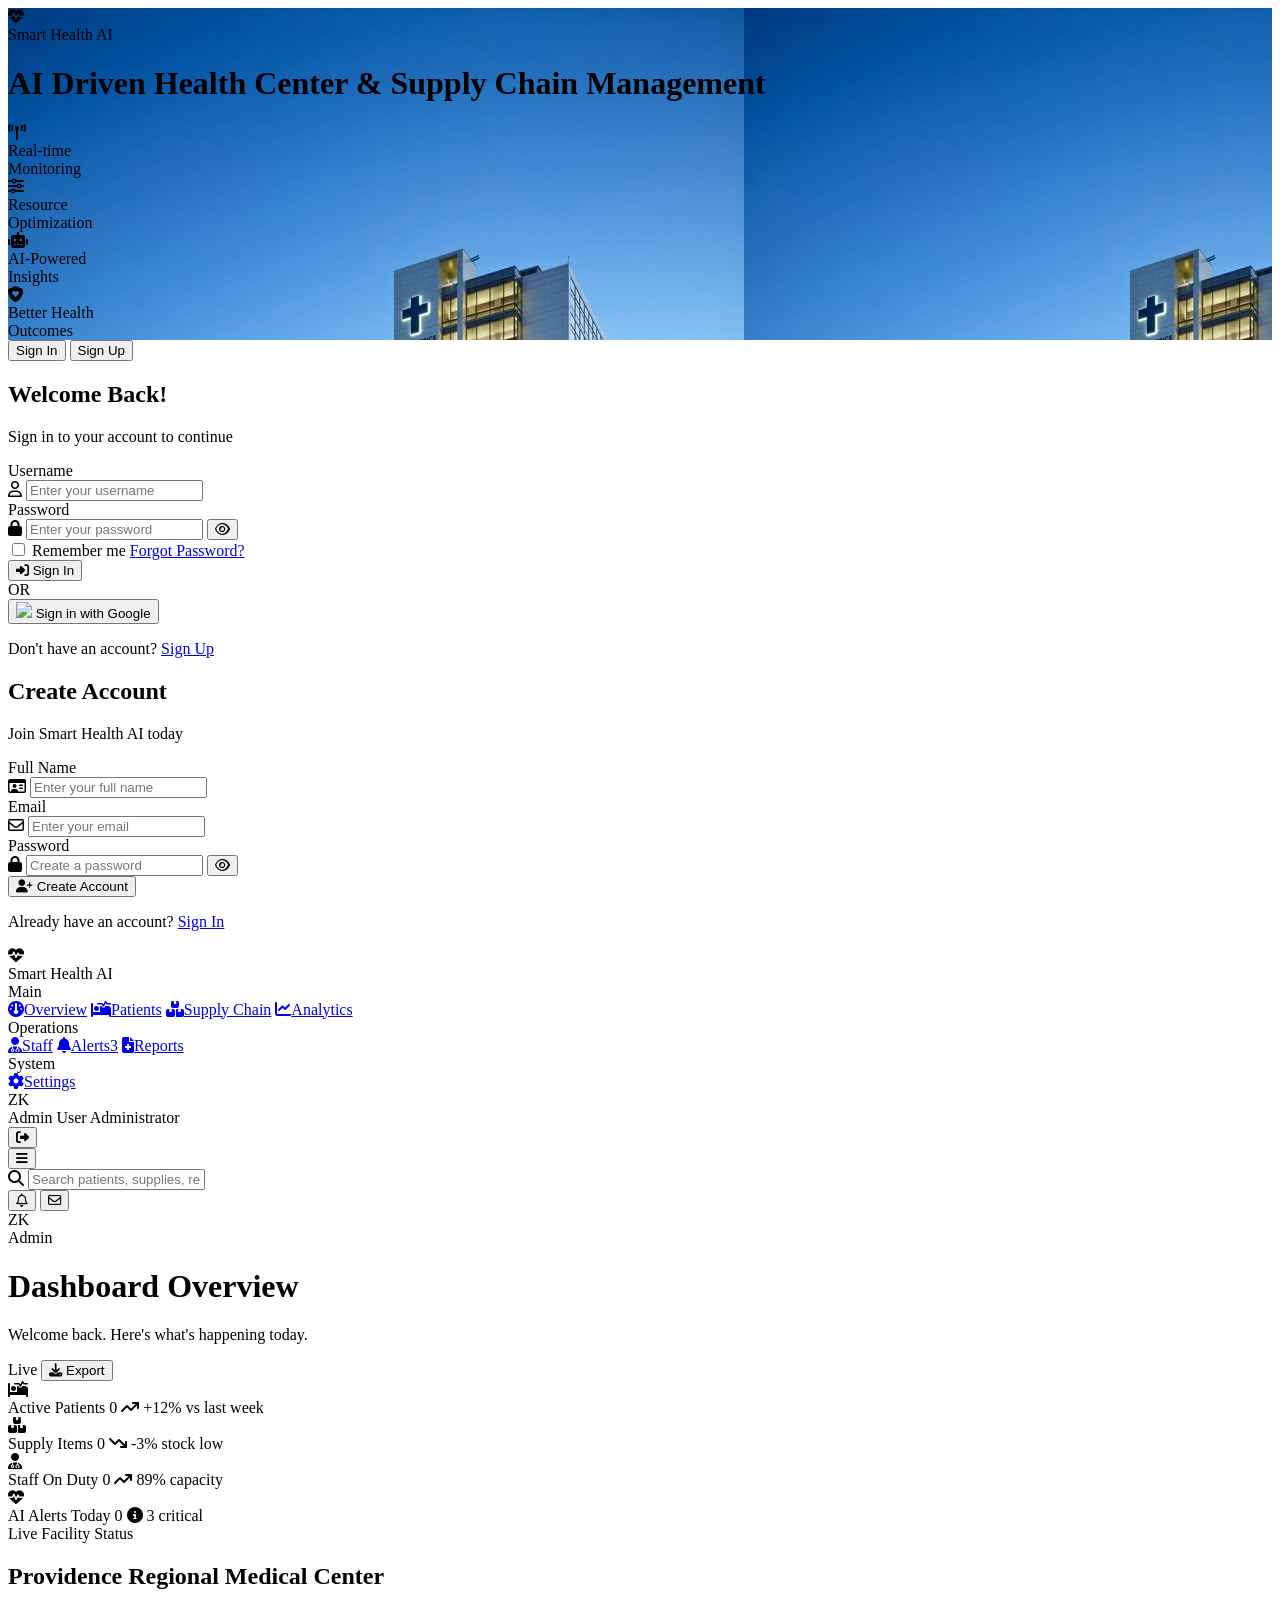
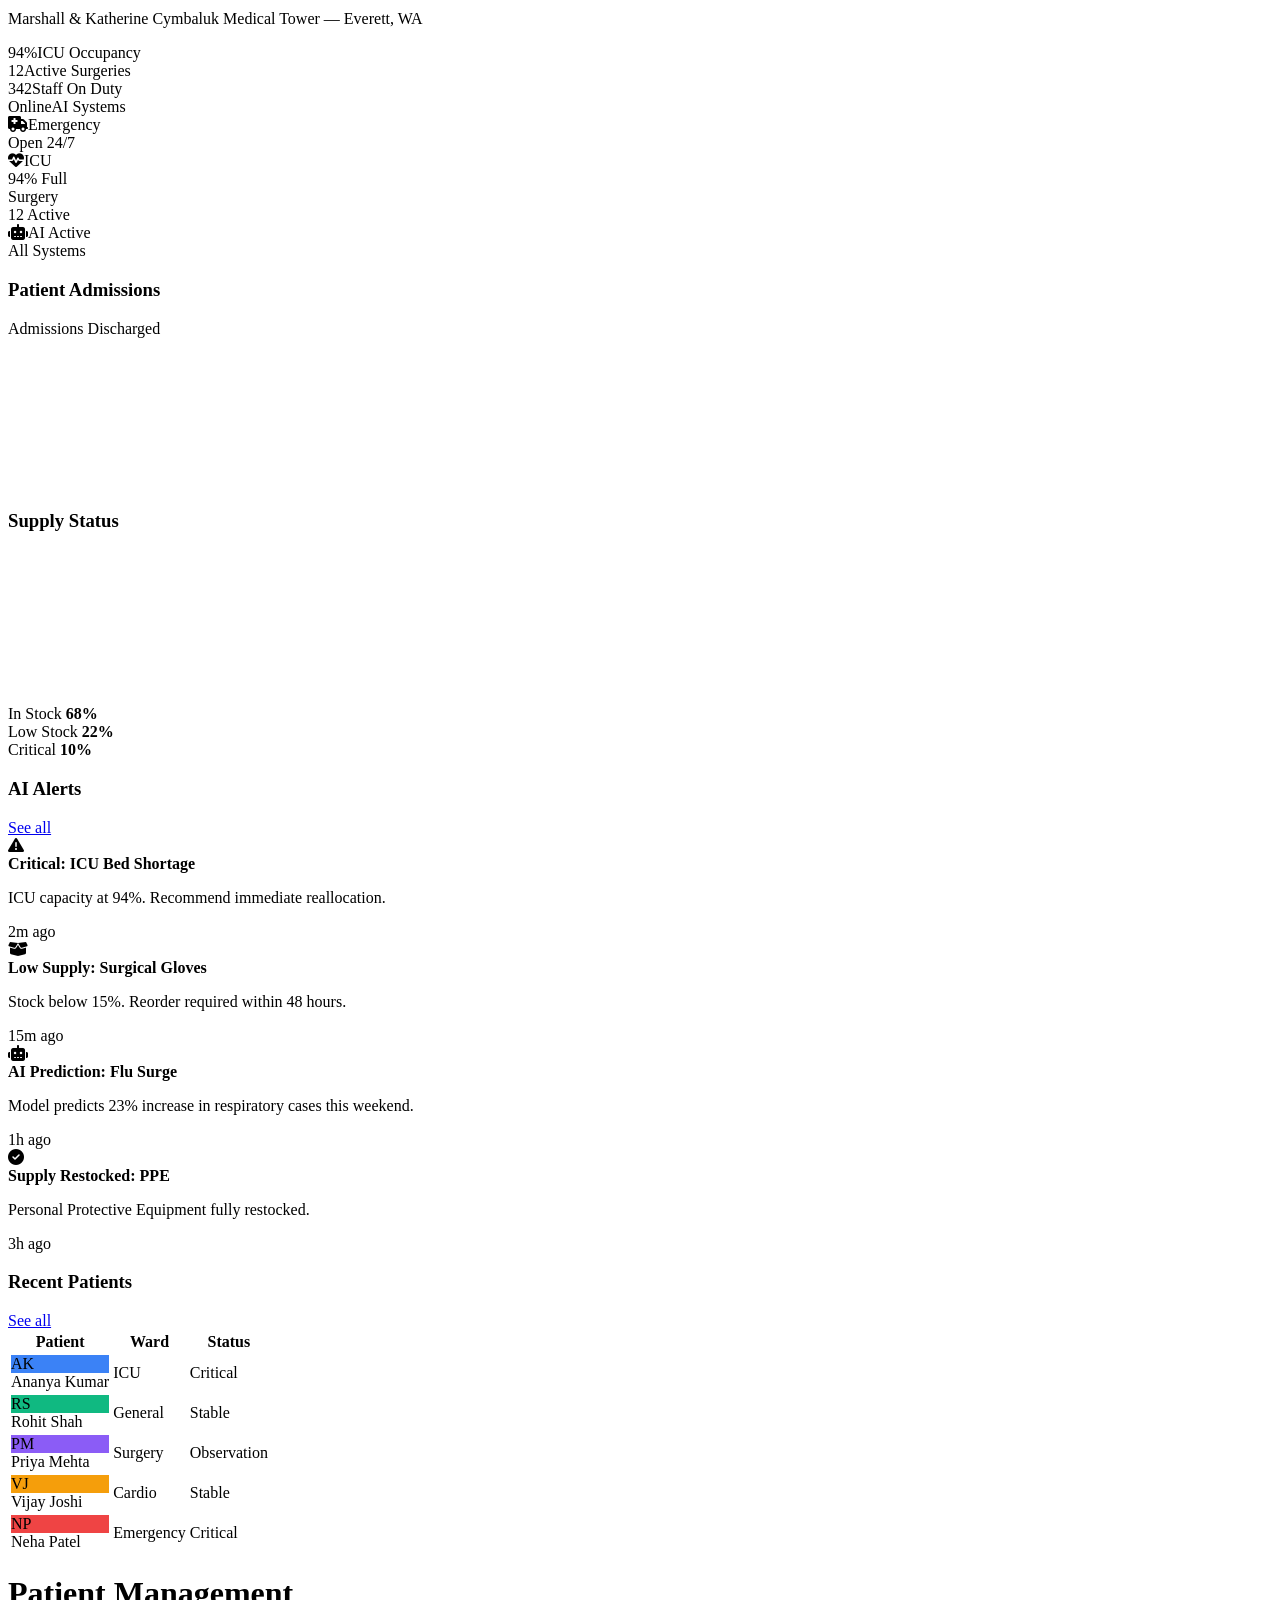
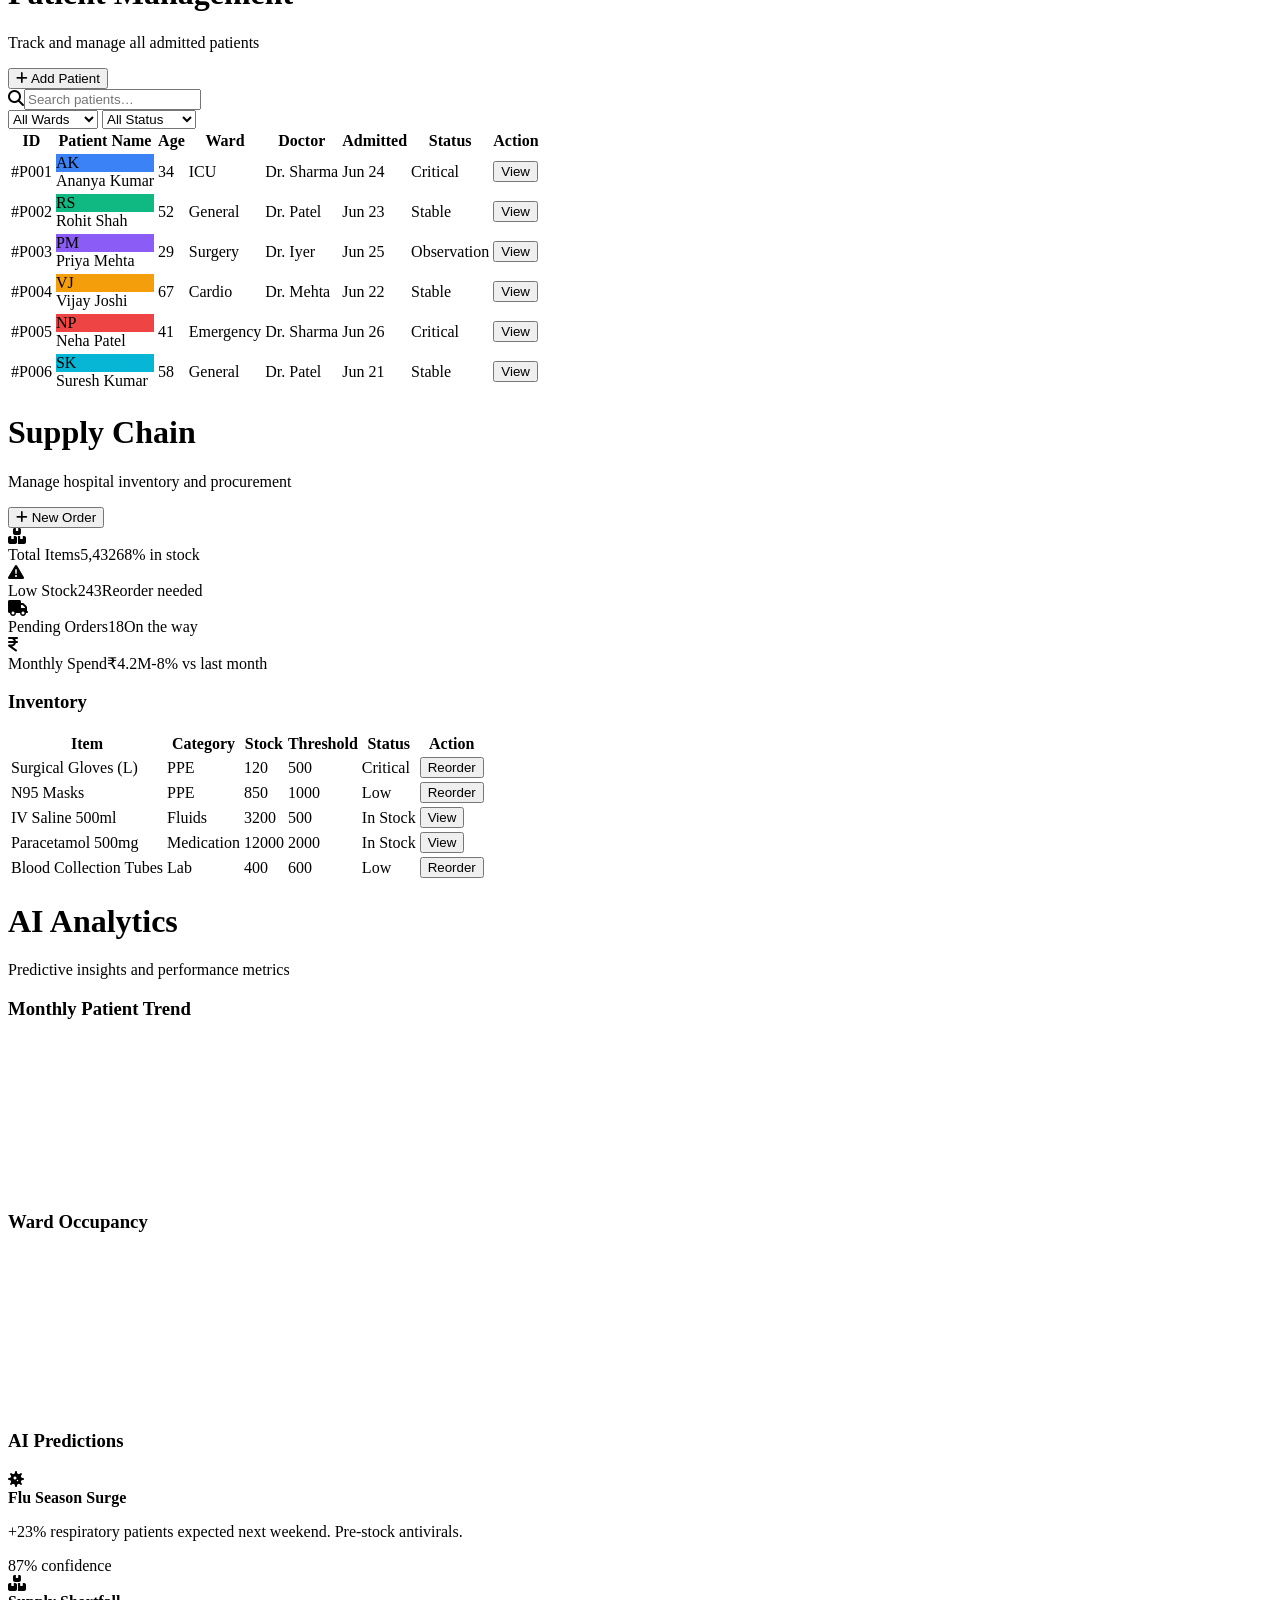
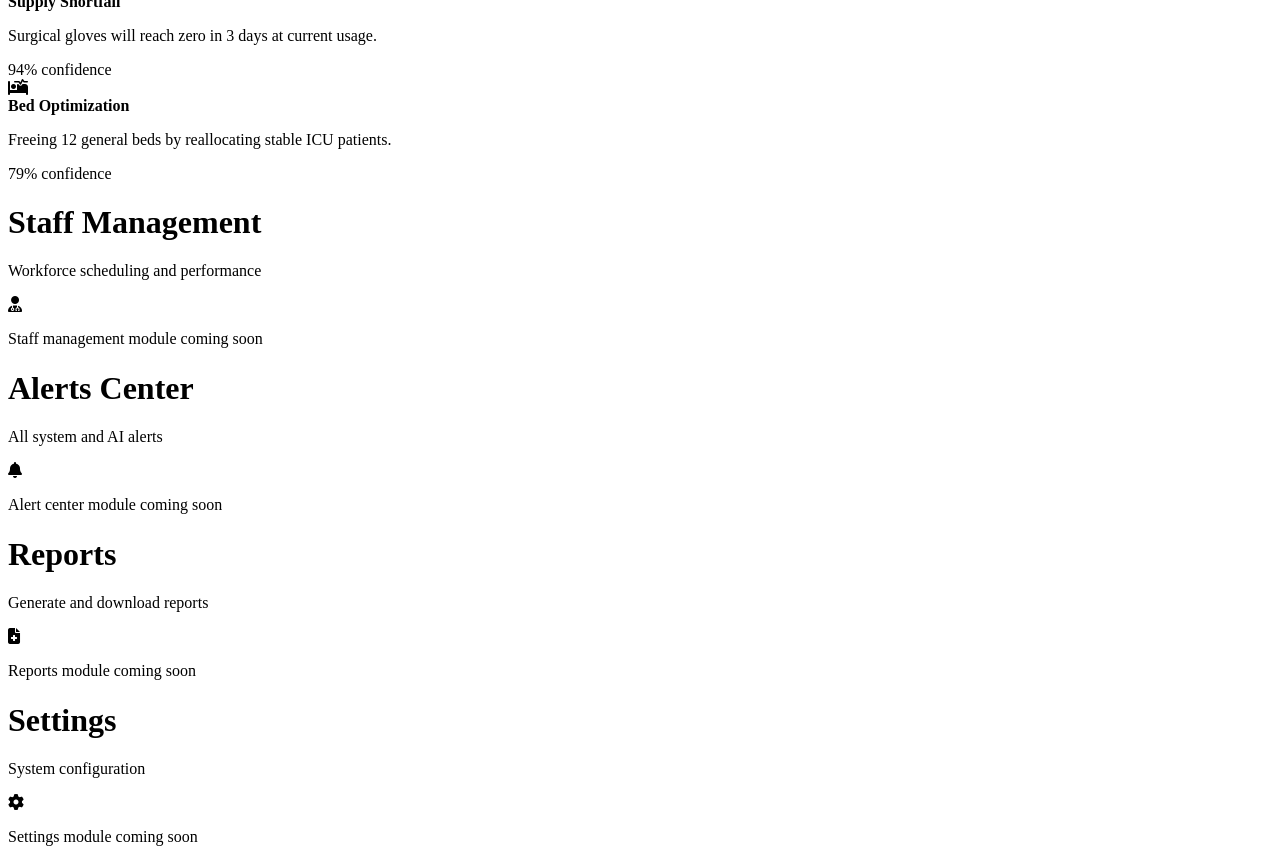
==== index.html @ 580e23d4 "Initial commit:code" ====
<!DOCTYPE html>
<html lang="en">
<head>
  <meta charset="UTF-8" />
  <meta name="viewport" content="width=device-width, initial-scale=1.0"/>
  <title>Smart Health AI</title>
  <link rel="stylesheet" href="style.css"/>
  <link href="https://fonts.googleapis.com/css2?family=Inter:wght@300;400;500;600;700&family=Plus+Jakarta+Sans:wght@600;700;800&display=swap" rel="stylesheet"/>
  <link rel="stylesheet" href="https://cdnjs.cloudflare.com/ajax/libs/font-awesome/6.5.0/css/all.min.css"/>
</head>
<body>

<!-- ===== AUTH OVERLAY ===== -->
<div id="auth-overlay" class="auth-overlay">
  <div class="auth-left" style="background-image: url('[data-uri]');">

    <!-- Top brand -->
    <div class="auth-hero-content">
      <div class="auth-brand">
        <div class="brand-icon"><i class="fa-solid fa-heart-pulse"></i></div>
        <span>Smart Health AI</span>
      </div>
      <h1>AI Driven Health Center &amp; Supply Chain Management</h1>
    </div>

    <!-- Bottom feature pills (frosted glass bar, like the screenshot) -->
    <div class="auth-features-bar">
      <div class="feature-pill">
        <div class="pill-icon"><i class="fa-solid fa-tower-broadcast"></i></div>
        <span>Real-time<br/>Monitoring</span>
      </div>
      <div class="feature-pill">
        <div class="pill-icon"><i class="fa-solid fa-sliders"></i></div>
        <span>Resource<br/>Optimization</span>
      </div>
      <div class="feature-pill">
        <div class="pill-icon"><i class="fa-solid fa-robot"></i></div>
        <span>AI-Powered<br/>Insights</span>
      </div>
      <div class="feature-pill">
        <div class="pill-icon"><i class="fa-solid fa-shield-heart"></i></div>
        <span>Better Health<br/>Outcomes</span>
      </div>
    </div>
  </div>

  <div class="auth-right">
    <div class="auth-card">
      <div class="auth-tabs">
        <button class="tab-btn active" data-tab="signin">Sign In</button>
        <button class="tab-btn" data-tab="signup">Sign Up</button>
      </div>

      <!-- SIGN IN -->
      <div id="signin-form" class="auth-form active">
        <h2>Welcome Back!</h2>
        <p class="auth-sub">Sign in to your account to continue</p>
        <div class="input-group">
          <label>Username</label>
          <div class="input-wrap">
            <i class="fa-regular fa-user"></i>
            <input type="text" id="signin-username" placeholder="Enter your username"/>
          </div>
        </div>
        <div class="input-group">
          <label>Password</label>
          <div class="input-wrap">
            <i class="fa-solid fa-lock"></i>
            <input type="password" id="signin-password" placeholder="Enter your password"/>
            <button class="eye-btn" onclick="togglePassword('signin-password',this)"><i class="fa-regular fa-eye"></i></button>
          </div>
        </div>
        <div class="auth-row">
          <label class="checkbox-label"><input type="checkbox" id="remember-me"/> Remember me</label>
          <a href="#" class="forgot-link">Forgot Password?</a>
        </div>
        <div id="signin-error" class="auth-error hidden"></div>
        <button class="btn-primary" onclick="handleSignIn()"><i class="fa-solid fa-right-to-bracket"></i> Sign In</button>
        <div class="divider"><span>OR</span></div>
        <button class="btn-google"><img src="https://www.svgrepo.com/show/475656/google-color.svg" width="20"/> Sign in with Google</button>
        <p class="auth-switch">Don't have an account? <a href="#" onclick="switchTab('signup')">Sign Up</a></p>
      </div>

      <!-- SIGN UP -->
      <div id="signup-form" class="auth-form">
        <h2>Create Account</h2>
        <p class="auth-sub">Join Smart Health AI today</p>
        <div class="input-group">
          <label>Full Name</label>
          <div class="input-wrap">
            <i class="fa-regular fa-id-card"></i>
            <input type="text" id="signup-name" placeholder="Enter your full name"/>
          </div>
        </div>
        <div class="input-group">
          <label>Email</label>
          <div class="input-wrap">
            <i class="fa-regular fa-envelope"></i>
            <input type="email" id="signup-email" placeholder="Enter your email"/>
          </div>
        </div>
        <div class="input-group">
          <label>Password</label>
          <div class="input-wrap">
            <i class="fa-solid fa-lock"></i>
            <input type="password" id="signup-password" placeholder="Create a password"/>
            <button class="eye-btn" onclick="togglePassword('signup-password',this)"><i class="fa-regular fa-eye"></i></button>
          </div>
        </div>
        <div id="signup-error" class="auth-error hidden"></div>
        <button class="btn-primary" onclick="handleSignUp()"><i class="fa-solid fa-user-plus"></i> Create Account</button>
        <p class="auth-switch">Already have an account? <a href="#" onclick="switchTab('signin')">Sign In</a></p>
      </div>
    </div>
  </div>
</div>

<!-- ===== DASHBOARD ===== -->
<div id="dashboard" class="dashboard hidden">

  <!-- SIDEBAR -->
  <aside class="sidebar" id="sidebar">
    <div class="sidebar-brand">
      <div class="brand-icon-sm"><i class="fa-solid fa-heart-pulse"></i></div>
      <span class="brand-text">Smart Health AI</span>
    </div>

    <nav class="sidebar-nav">
      <div class="nav-section-label">Main</div>
      <a href="#" class="nav-item active" data-page="overview"><i class="fa-solid fa-gauge"></i><span>Overview</span></a>
      <a href="#" class="nav-item" data-page="patients"><i class="fa-solid fa-bed-pulse"></i><span>Patients</span></a>
      <a href="#" class="nav-item" data-page="supply"><i class="fa-solid fa-boxes-stacked"></i><span>Supply Chain</span></a>
      <a href="#" class="nav-item" data-page="analytics"><i class="fa-solid fa-chart-line"></i><span>Analytics</span></a>
      <div class="nav-section-label">Operations</div>
      <a href="#" class="nav-item" data-page="staff"><i class="fa-solid fa-user-doctor"></i><span>Staff</span></a>
      <a href="#" class="nav-item" data-page="alerts"><i class="fa-solid fa-bell"></i><span>Alerts</span><span class="badge">3</span></a>
      <a href="#" class="nav-item" data-page="reports"><i class="fa-solid fa-file-medical"></i><span>Reports</span></a>
      <div class="nav-section-label">System</div>
      <a href="#" class="nav-item" data-page="settings"><i class="fa-solid fa-gear"></i><span>Settings</span></a>
    </nav>

    <div class="sidebar-user">
      <div class="user-avatar" id="sidebar-avatar">ZK</div>
      <div class="user-info">
        <span class="user-name" id="sidebar-name">Admin User</span>
        <span class="user-role">Administrator</span>
      </div>
      <button class="logout-btn" onclick="handleLogout()" title="Logout"><i class="fa-solid fa-right-from-bracket"></i></button>
    </div>
  </aside>

  <!-- MAIN CONTENT -->
  <div class="main-content">

    <!-- TOPBAR -->
    <header class="topbar">
      <div class="topbar-left">
        <button class="menu-toggle" onclick="toggleSidebar()"><i class="fa-solid fa-bars"></i></button>
        <div class="search-bar">
          <i class="fa-solid fa-magnifying-glass"></i>
          <input type="text" placeholder="Search patients, supplies, reports…"/>
        </div>
      </div>
      <div class="topbar-right">
        <button class="icon-btn"><i class="fa-regular fa-bell"></i><span class="dot-badge"></span></button>
        <button class="icon-btn"><i class="fa-regular fa-envelope"></i></button>
        <div class="topbar-user">
          <div class="user-avatar-sm" id="topbar-avatar">ZK</div>
          <span id="topbar-name">Admin</span>
        </div>
      </div>
    </header>

    <!-- PAGE: OVERVIEW -->
    <div id="page-overview" class="page active">
      <div class="page-header">
        <div>
          <h1 class="page-title">Dashboard Overview</h1>
          <p class="page-sub">Welcome back. Here's what's happening today.</p>
        </div>
        <div class="page-actions">
          <span class="live-badge"><span class="live-dot"></span> Live</span>
          <button class="btn-secondary"><i class="fa-solid fa-download"></i> Export</button>
        </div>
      </div>

      <!-- KPI CARDS -->
      <div class="kpi-grid">
        <div class="kpi-card blue">
          <div class="kpi-icon"><i class="fa-solid fa-bed-pulse"></i></div>
          <div class="kpi-body">
            <span class="kpi-label">Active Patients</span>
            <span class="kpi-value" data-count="1248">0</span>
            <span class="kpi-change positive"><i class="fa-solid fa-arrow-trend-up"></i> +12% vs last week</span>
          </div>
        </div>
        <div class="kpi-card green">
          <div class="kpi-icon"><i class="fa-solid fa-boxes-stacked"></i></div>
          <div class="kpi-body">
            <span class="kpi-label">Supply Items</span>
            <span class="kpi-value" data-count="5432">0</span>
            <span class="kpi-change negative"><i class="fa-solid fa-arrow-trend-down"></i> -3% stock low</span>
          </div>
        </div>
        <div class="kpi-card purple">
          <div class="kpi-icon"><i class="fa-solid fa-user-doctor"></i></div>
          <div class="kpi-body">
            <span class="kpi-label">Staff On Duty</span>
            <span class="kpi-value" data-count="342">0</span>
            <span class="kpi-change positive"><i class="fa-solid fa-arrow-trend-up"></i> 89% capacity</span>
          </div>
        </div>
        <div class="kpi-card orange">
          <div class="kpi-icon"><i class="fa-solid fa-heart-pulse"></i></div>
          <div class="kpi-body">
            <span class="kpi-label">AI Alerts Today</span>
            <span class="kpi-value" data-count="17">0</span>
            <span class="kpi-change neutral"><i class="fa-solid fa-circle-info"></i> 3 critical</span>
          </div>
        </div>
      </div>

      <!-- HOSPITAL HERO BANNER -->
      <div class="hospital-hero-card">
        <div class="hospital-hero-bg" style="background-image:url('[data-uri]');background-size:cover;background-position:center 35%;"></div>
        <div class="hospital-hero-overlay"></div>
        <div class="hospital-hero-content">
          <div class="hero-left">
            <span class="hero-eyebrow"><span class="live-dot"></span> Live Facility Status</span>
            <h2>Providence Regional Medical Center</h2>
            <p>Marshall &amp; Katherine Cymbaluk Medical Tower — Everett, WA</p>
            <div class="hero-stats">
              <div class="hero-stat"><span class="hstat-val">94%</span><span class="hstat-label">ICU Occupancy</span></div>
              <div class="hero-divider"></div>
              <div class="hero-stat"><span class="hstat-val">12</span><span class="hstat-label">Active Surgeries</span></div>
              <div class="hero-divider"></div>
              <div class="hero-stat"><span class="hstat-val">342</span><span class="hstat-label">Staff On Duty</span></div>
              <div class="hero-divider"></div>
              <div class="hero-stat"><span class="hstat-val green-val">Online</span><span class="hstat-label">AI Systems</span></div>
            </div>
          </div>
          <div class="hero-right">
            <div class="hero-badge-grid">
              <div class="hero-badge emergency"><i class="fa-solid fa-truck-medical"></i><span>Emergency<br/>Open 24/7</span></div>
              <div class="hero-badge icu"><i class="fa-solid fa-heart-pulse"></i><span>ICU<br/>94% Full</span></div>
              <div class="hero-badge surgery"><i class="fa-solid fa-scalpel"></i><span>Surgery<br/>12 Active</span></div>
              <div class="hero-badge ai"><i class="fa-solid fa-robot"></i><span>AI Active<br/>All Systems</span></div>
            </div>
          </div>
        </div>
      </div>

      <!-- CHARTS ROW -->
      <div class="charts-row">
        <div class="chart-card wide">
          <div class="chart-header">
            <h3>Patient Admissions</h3>
            <div class="chart-legend">
              <span class="legend-dot blue"></span>Admissions
              <span class="legend-dot green"></span>Discharged
            </div>
          </div>
          <canvas id="admissionsChart"></canvas>
        </div>
        <div class="chart-card">
          <div class="chart-header"><h3>Supply Status</h3></div>
          <canvas id="supplyChart"></canvas>
          <div class="donut-legend">
            <div><span class="legend-dot green"></span>In Stock <strong>68%</strong></div>
            <div><span class="legend-dot orange"></span>Low Stock <strong>22%</strong></div>
            <div><span class="legend-dot red"></span>Critical <strong>10%</strong></div>
          </div>
        </div>
      </div>

      <!-- BOTTOM ROW -->
      <div class="bottom-row">
        <!-- Recent Alerts -->
        <div class="card">
          <div class="card-header"><h3>AI Alerts</h3><a href="#" class="see-all">See all</a></div>
          <div class="alert-list">
            <div class="alert-item critical"><div class="alert-icon"><i class="fa-solid fa-triangle-exclamation"></i></div><div class="alert-body"><strong>Critical: ICU Bed Shortage</strong><p>ICU capacity at 94%. Recommend immediate reallocation.</p></div><span class="alert-time">2m ago</span></div>
            <div class="alert-item warning"><div class="alert-icon"><i class="fa-solid fa-box-open"></i></div><div class="alert-body"><strong>Low Supply: Surgical Gloves</strong><p>Stock below 15%. Reorder required within 48 hours.</p></div><span class="alert-time">15m ago</span></div>
            <div class="alert-item info"><div class="alert-icon"><i class="fa-solid fa-robot"></i></div><div class="alert-body"><strong>AI Prediction: Flu Surge</strong><p>Model predicts 23% increase in respiratory cases this weekend.</p></div><span class="alert-time">1h ago</span></div>
            <div class="alert-item success"><div class="alert-icon"><i class="fa-solid fa-circle-check"></i></div><div class="alert-body"><strong>Supply Restocked: PPE</strong><p>Personal Protective Equipment fully restocked.</p></div><span class="alert-time">3h ago</span></div>
          </div>
        </div>

        <!-- Recent Patients -->
        <div class="card">
          <div class="card-header"><h3>Recent Patients</h3><a href="#" class="see-all">See all</a></div>
          <table class="mini-table">
            <thead><tr><th>Patient</th><th>Ward</th><th>Status</th></tr></thead>
            <tbody>
              <tr><td><div class="mini-patient"><div class="mini-avatar" style="background:#3b82f6">AK</div>Ananya Kumar</div></td><td>ICU</td><td><span class="status-badge critical">Critical</span></td></tr>
              <tr><td><div class="mini-patient"><div class="mini-avatar" style="background:#10b981">RS</div>Rohit Shah</div></td><td>General</td><td><span class="status-badge stable">Stable</span></td></tr>
              <tr><td><div class="mini-patient"><div class="mini-avatar" style="background:#8b5cf6">PM</div>Priya Mehta</div></td><td>Surgery</td><td><span class="status-badge observation">Observation</span></td></tr>
              <tr><td><div class="mini-patient"><div class="mini-avatar" style="background:#f59e0b">VJ</div>Vijay Joshi</div></td><td>Cardio</td><td><span class="status-badge stable">Stable</span></td></tr>
              <tr><td><div class="mini-patient"><div class="mini-avatar" style="background:#ef4444">NP</div>Neha Patel</div></td><td>Emergency</td><td><span class="status-badge critical">Critical</span></td></tr>
            </tbody>
          </table>
        </div>
      </div>
    </div>

    <!-- PAGE: PATIENTS -->
    <div id="page-patients" class="page">
      <div class="page-header">
        <div><h1 class="page-title">Patient Management</h1><p class="page-sub">Track and manage all admitted patients</p></div>
        <button class="btn-primary"><i class="fa-solid fa-plus"></i> Add Patient</button>
      </div>
      <div class="card">
        <div class="table-toolbar">
          <div class="search-bar small"><i class="fa-solid fa-magnifying-glass"></i><input type="text" placeholder="Search patients…" oninput="filterTable(this,'patients-table')"/></div>
          <div class="toolbar-filters">
            <select><option>All Wards</option><option>ICU</option><option>General</option><option>Surgery</option><option>Emergency</option></select>
            <select><option>All Status</option><option>Critical</option><option>Stable</option><option>Observation</option></select>
          </div>
        </div>
        <table class="data-table" id="patients-table">
          <thead><tr><th>ID</th><th>Patient Name</th><th>Age</th><th>Ward</th><th>Doctor</th><th>Admitted</th><th>Status</th><th>Action</th></tr></thead>
          <tbody>
            <tr><td>#P001</td><td><div class="mini-patient"><div class="mini-avatar" style="background:#3b82f6">AK</div>Ananya Kumar</div></td><td>34</td><td>ICU</td><td>Dr. Sharma</td><td>Jun 24</td><td><span class="status-badge critical">Critical</span></td><td><button class="tbl-btn">View</button></td></tr>
            <tr><td>#P002</td><td><div class="mini-patient"><div class="mini-avatar" style="background:#10b981">RS</div>Rohit Shah</div></td><td>52</td><td>General</td><td>Dr. Patel</td><td>Jun 23</td><td><span class="status-badge stable">Stable</span></td><td><button class="tbl-btn">View</button></td></tr>
            <tr><td>#P003</td><td><div class="mini-patient"><div class="mini-avatar" style="background:#8b5cf6">PM</div>Priya Mehta</div></td><td>29</td><td>Surgery</td><td>Dr. Iyer</td><td>Jun 25</td><td><span class="status-badge observation">Observation</span></td><td><button class="tbl-btn">View</button></td></tr>
            <tr><td>#P004</td><td><div class="mini-patient"><div class="mini-avatar" style="background:#f59e0b">VJ</div>Vijay Joshi</div></td><td>67</td><td>Cardio</td><td>Dr. Mehta</td><td>Jun 22</td><td><span class="status-badge stable">Stable</span></td><td><button class="tbl-btn">View</button></td></tr>
            <tr><td>#P005</td><td><div class="mini-patient"><div class="mini-avatar" style="background:#ef4444">NP</div>Neha Patel</div></td><td>41</td><td>Emergency</td><td>Dr. Sharma</td><td>Jun 26</td><td><span class="status-badge critical">Critical</span></td><td><button class="tbl-btn">View</button></td></tr>
            <tr><td>#P006</td><td><div class="mini-patient"><div class="mini-avatar" style="background:#06b6d4">SK</div>Suresh Kumar</div></td><td>58</td><td>General</td><td>Dr. Patel</td><td>Jun 21</td><td><span class="status-badge stable">Stable</span></td><td><button class="tbl-btn">View</button></td></tr>
          </tbody>
        </table>
      </div>
    </div>

    <!-- PAGE: SUPPLY -->
    <div id="page-supply" class="page">
      <div class="page-header">
        <div><h1 class="page-title">Supply Chain</h1><p class="page-sub">Manage hospital inventory and procurement</p></div>
        <button class="btn-primary"><i class="fa-solid fa-plus"></i> New Order</button>
      </div>
      <div class="kpi-grid">
        <div class="kpi-card green"><div class="kpi-icon"><i class="fa-solid fa-boxes-stacked"></i></div><div class="kpi-body"><span class="kpi-label">Total Items</span><span class="kpi-value">5,432</span><span class="kpi-change positive">68% in stock</span></div></div>
        <div class="kpi-card orange"><div class="kpi-icon"><i class="fa-solid fa-triangle-exclamation"></i></div><div class="kpi-body"><span class="kpi-label">Low Stock</span><span class="kpi-value">243</span><span class="kpi-change negative">Reorder needed</span></div></div>
        <div class="kpi-card blue"><div class="kpi-icon"><i class="fa-solid fa-truck"></i></div><div class="kpi-body"><span class="kpi-label">Pending Orders</span><span class="kpi-value">18</span><span class="kpi-change neutral">On the way</span></div></div>
        <div class="kpi-card purple"><div class="kpi-icon"><i class="fa-solid fa-indian-rupee-sign"></i></div><div class="kpi-body"><span class="kpi-label">Monthly Spend</span><span class="kpi-value">₹4.2M</span><span class="kpi-change positive">-8% vs last month</span></div></div>
      </div>
      <div class="card">
        <div class="card-header"><h3>Inventory</h3></div>
        <table class="data-table">
          <thead><tr><th>Item</th><th>Category</th><th>Stock</th><th>Threshold</th><th>Status</th><th>Action</th></tr></thead>
          <tbody>
            <tr><td>Surgical Gloves (L)</td><td>PPE</td><td>120</td><td>500</td><td><span class="status-badge critical">Critical</span></td><td><button class="tbl-btn">Reorder</button></td></tr>
            <tr><td>N95 Masks</td><td>PPE</td><td>850</td><td>1000</td><td><span class="status-badge observation">Low</span></td><td><button class="tbl-btn">Reorder</button></td></tr>
            <tr><td>IV Saline 500ml</td><td>Fluids</td><td>3200</td><td>500</td><td><span class="status-badge stable">In Stock</span></td><td><button class="tbl-btn">View</button></td></tr>
            <tr><td>Paracetamol 500mg</td><td>Medication</td><td>12000</td><td>2000</td><td><span class="status-badge stable">In Stock</span></td><td><button class="tbl-btn">View</button></td></tr>
            <tr><td>Blood Collection Tubes</td><td>Lab</td><td>400</td><td>600</td><td><span class="status-badge observation">Low</span></td><td><button class="tbl-btn">Reorder</button></td></tr>
          </tbody>
        </table>
      </div>
    </div>

    <!-- PAGE: ANALYTICS -->
    <div id="page-analytics" class="page">
      <div class="page-header">
        <div><h1 class="page-title">AI Analytics</h1><p class="page-sub">Predictive insights and performance metrics</p></div>
      </div>
      <div class="charts-row">
        <div class="chart-card wide">
          <div class="chart-header"><h3>Monthly Patient Trend</h3></div>
          <canvas id="trendChart"></canvas>
        </div>
        <div class="chart-card">
          <div class="chart-header"><h3>Ward Occupancy</h3></div>
          <canvas id="occupancyChart"></canvas>
        </div>
      </div>
      <div class="card" style="margin-top:24px">
        <div class="card-header"><h3>AI Predictions</h3></div>
        <div class="prediction-grid">
          <div class="prediction-item"><div class="pred-icon blue"><i class="fa-solid fa-virus"></i></div><div><strong>Flu Season Surge</strong><p>+23% respiratory patients expected next weekend. Pre-stock antivirals.</p></div><span class="pred-conf">87% confidence</span></div>
          <div class="prediction-item"><div class="pred-icon orange"><i class="fa-solid fa-boxes-stacked"></i></div><div><strong>Supply Shortfall</strong><p>Surgical gloves will reach zero in 3 days at current usage.</p></div><span class="pred-conf">94% confidence</span></div>
          <div class="prediction-item"><div class="pred-icon green"><i class="fa-solid fa-bed-pulse"></i></div><div><strong>Bed Optimization</strong><p>Freeing 12 general beds by reallocating stable ICU patients.</p></div><span class="pred-conf">79% confidence</span></div>
        </div>
      </div>
    </div>

    <!-- PLACEHOLDER PAGES -->
    <div id="page-staff" class="page"><div class="page-header"><div><h1 class="page-title">Staff Management</h1><p class="page-sub">Workforce scheduling and performance</p></div></div><div class="placeholder-page"><i class="fa-solid fa-user-doctor"></i><p>Staff management module coming soon</p></div></div>
    <div id="page-alerts" class="page"><div class="page-header"><div><h1 class="page-title">Alerts Center</h1><p class="page-sub">All system and AI alerts</p></div></div><div class="placeholder-page"><i class="fa-solid fa-bell"></i><p>Alert center module coming soon</p></div></div>
    <div id="page-reports" class="page"><div class="page-header"><div><h1 class="page-title">Reports</h1><p class="page-sub">Generate and download reports</p></div></div><div class="placeholder-page"><i class="fa-solid fa-file-medical"></i><p>Reports module coming soon</p></div></div>
    <div id="page-settings" class="page"><div class="page-header"><div><h1 class="page-title">Settings</h1><p class="page-sub">System configuration</p></div></div><div class="placeholder-page"><i class="fa-solid fa-gear"></i><p>Settings module coming soon</p></div></div>

  </div>
</div>

<script src="https://cdn.jsdelivr.net/npm/chart.js"></script>
<script src="script.js"></script>
</body>
</html>
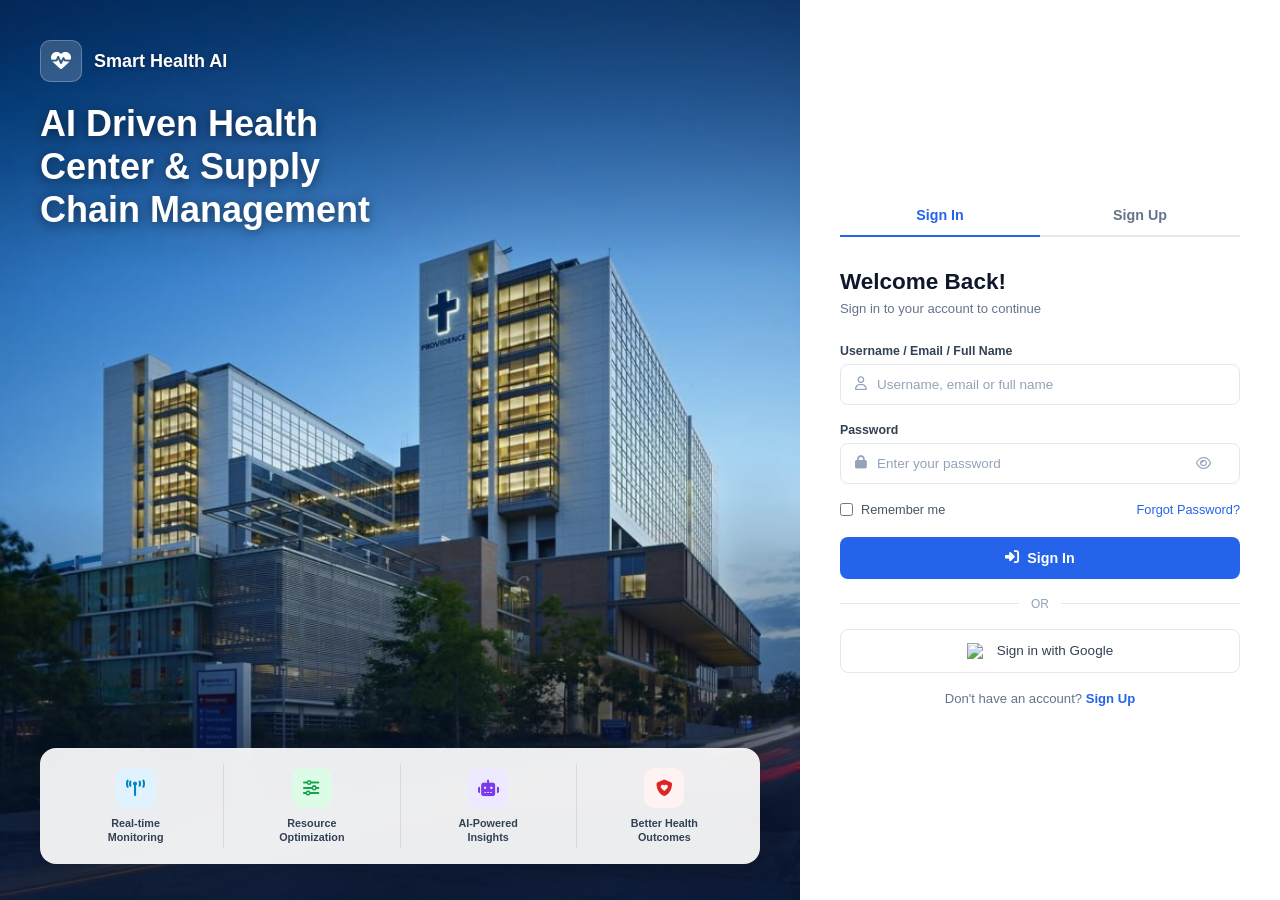
==== commit e897363e: "Initial commit:code" ====
--- a/index.html
+++ b/index.html
@@ -1,7 +1,7 @@
 <!DOCTYPE html>
 <html lang="en">
 <head>
-  <meta charset="UTF-8" />
+  <meta charset="UTF-8"/>
   <meta name="viewport" content="width=device-width, initial-scale=1.0"/>
   <title>Smart Health AI</title>
   <link rel="stylesheet" href="style.css"/>
@@ -13,8 +13,6 @@
 <!-- ===== AUTH OVERLAY ===== -->
 <div id="auth-overlay" class="auth-overlay">
   <div class="auth-left" style="background-image: url('[data-uri]');">
-
-    <!-- Top brand -->
     <div class="auth-hero-content">
       <div class="auth-brand">
         <div class="brand-icon"><i class="fa-solid fa-heart-pulse"></i></div>
@@ -22,25 +20,11 @@
       </div>
       <h1>AI Driven Health Center &amp; Supply Chain Management</h1>
     </div>
-
-    <!-- Bottom feature pills (frosted glass bar, like the screenshot) -->
     <div class="auth-features-bar">
-      <div class="feature-pill">
-        <div class="pill-icon"><i class="fa-solid fa-tower-broadcast"></i></div>
-        <span>Real-time<br/>Monitoring</span>
-      </div>
-      <div class="feature-pill">
-        <div class="pill-icon"><i class="fa-solid fa-sliders"></i></div>
-        <span>Resource<br/>Optimization</span>
-      </div>
-      <div class="feature-pill">
-        <div class="pill-icon"><i class="fa-solid fa-robot"></i></div>
-        <span>AI-Powered<br/>Insights</span>
-      </div>
-      <div class="feature-pill">
-        <div class="pill-icon"><i class="fa-solid fa-shield-heart"></i></div>
-        <span>Better Health<br/>Outcomes</span>
-      </div>
+      <div class="feature-pill"><div class="pill-icon"><i class="fa-solid fa-tower-broadcast"></i></div><span>Real-time<br/>Monitoring</span></div>
+      <div class="feature-pill"><div class="pill-icon"><i class="fa-solid fa-sliders"></i></div><span>Resource<br/>Optimization</span></div>
+      <div class="feature-pill"><div class="pill-icon"><i class="fa-solid fa-robot"></i></div><span>AI-Powered<br/>Insights</span></div>
+      <div class="feature-pill"><div class="pill-icon"><i class="fa-solid fa-shield-heart"></i></div><span>Better Health<br/>Outcomes</span></div>
     </div>
   </div>
 
@@ -56,10 +40,10 @@
         <h2>Welcome Back!</h2>
         <p class="auth-sub">Sign in to your account to continue</p>
         <div class="input-group">
-          <label>Username</label>
+          <label>Username / Email / Full Name</label>
           <div class="input-wrap">
             <i class="fa-regular fa-user"></i>
-            <input type="text" id="signin-username" placeholder="Enter your username"/>
+            <input type="text" id="signin-username" placeholder="Username, email or full name"/>
           </div>
         </div>
         <div class="input-group">
@@ -67,7 +51,7 @@
           <div class="input-wrap">
             <i class="fa-solid fa-lock"></i>
             <input type="password" id="signin-password" placeholder="Enter your password"/>
-            <button class="eye-btn" onclick="togglePassword('signin-password',this)"><i class="fa-regular fa-eye"></i></button>
+            <button type="button" class="eye-btn" onclick="togglePassword('signin-password',this)"><i class="fa-regular fa-eye"></i></button>
           </div>
         </div>
         <div class="auth-row">
@@ -75,9 +59,9 @@
           <a href="#" class="forgot-link">Forgot Password?</a>
         </div>
         <div id="signin-error" class="auth-error hidden"></div>
-        <button class="btn-primary" onclick="handleSignIn()"><i class="fa-solid fa-right-to-bracket"></i> Sign In</button>
+        <button type="button" class="btn-primary" onclick="handleSignIn()"><i class="fa-solid fa-right-to-bracket"></i> Sign In</button>
         <div class="divider"><span>OR</span></div>
-        <button class="btn-google"><img src="https://www.svgrepo.com/show/475656/google-color.svg" width="20"/> Sign in with Google</button>
+        <button type="button" class="btn-google"><img src="https://www.svgrepo.com/show/475656/google-color.svg" width="20"/> Sign in with Google</button>
         <p class="auth-switch">Don't have an account? <a href="#" onclick="switchTab('signup')">Sign Up</a></p>
       </div>
 
@@ -93,6 +77,13 @@
           </div>
         </div>
         <div class="input-group">
+          <label>Hospital / Organisation Name</label>
+          <div class="input-wrap">
+            <i class="fa-solid fa-hospital"></i>
+            <input type="text" id="signup-hospital" placeholder="e.g. City General Hospital"/>
+          </div>
+        </div>
+        <div class="input-group">
           <label>Email</label>
           <div class="input-wrap">
             <i class="fa-regular fa-envelope"></i>
@@ -103,12 +94,12 @@
           <label>Password</label>
           <div class="input-wrap">
             <i class="fa-solid fa-lock"></i>
-            <input type="password" id="signup-password" placeholder="Create a password"/>
-            <button class="eye-btn" onclick="togglePassword('signup-password',this)"><i class="fa-regular fa-eye"></i></button>
+            <input type="password" id="signup-password" placeholder="Create a password (min 6 chars)"/>
+            <button type="button" class="eye-btn" onclick="togglePassword('signup-password',this)"><i class="fa-regular fa-eye"></i></button>
           </div>
         </div>
         <div id="signup-error" class="auth-error hidden"></div>
-        <button class="btn-primary" onclick="handleSignUp()"><i class="fa-solid fa-user-plus"></i> Create Account</button>
+        <button type="button" class="btn-primary" onclick="handleSignUp()"><i class="fa-solid fa-user-plus"></i> Create Account</button>
         <p class="auth-switch">Already have an account? <a href="#" onclick="switchTab('signin')">Sign In</a></p>
       </div>
     </div>
@@ -118,281 +109,501 @@
 <!-- ===== DASHBOARD ===== -->
 <div id="dashboard" class="dashboard hidden">
 
-  <!-- SIDEBAR -->
-  <aside class="sidebar" id="sidebar">
+  <!-- Sidebar -->
+  <aside id="sidebar" class="sidebar">
     <div class="sidebar-brand">
-      <div class="brand-icon-sm"><i class="fa-solid fa-heart-pulse"></i></div>
-      <span class="brand-text">Smart Health AI</span>
-    </div>
-
+      <div class="brand-icon"><i class="fa-solid fa-heart-pulse"></i></div>
+      <span>Smart Health AI</span>
+    </div>
+    <div class="sidebar-user">
+      <div class="avatar" id="sidebar-avatar">AU</div>
+      <div>
+        <div class="user-name" id="sidebar-name">User</div>
+        <div class="user-role" id="sidebar-hospital">Administrator</div>
+      </div>
+    </div>
     <nav class="sidebar-nav">
-      <div class="nav-section-label">Main</div>
-      <a href="#" class="nav-item active" data-page="overview"><i class="fa-solid fa-gauge"></i><span>Overview</span></a>
-      <a href="#" class="nav-item" data-page="patients"><i class="fa-solid fa-bed-pulse"></i><span>Patients</span></a>
-      <a href="#" class="nav-item" data-page="supply"><i class="fa-solid fa-boxes-stacked"></i><span>Supply Chain</span></a>
-      <a href="#" class="nav-item" data-page="analytics"><i class="fa-solid fa-chart-line"></i><span>Analytics</span></a>
-      <div class="nav-section-label">Operations</div>
-      <a href="#" class="nav-item" data-page="staff"><i class="fa-solid fa-user-doctor"></i><span>Staff</span></a>
-      <a href="#" class="nav-item" data-page="alerts"><i class="fa-solid fa-bell"></i><span>Alerts</span><span class="badge">3</span></a>
-      <a href="#" class="nav-item" data-page="reports"><i class="fa-solid fa-file-medical"></i><span>Reports</span></a>
-      <div class="nav-section-label">System</div>
-      <a href="#" class="nav-item" data-page="settings"><i class="fa-solid fa-gear"></i><span>Settings</span></a>
+      <a href="#" class="nav-item active" data-page="overview"><i class="fa-solid fa-gauge-high"></i> Overview</a>
+      <a href="#" class="nav-item" data-page="centres"><i class="fa-solid fa-hospital"></i> Health Centres</a>
+      <a href="#" class="nav-item" data-page="analytics"><i class="fa-solid fa-chart-line"></i> Analytics</a>
+      <a href="#" class="nav-item" data-page="supply"><i class="fa-solid fa-boxes-stacked"></i> Supply Chain</a>
+      <a href="#" class="nav-item" data-page="staff"><i class="fa-solid fa-user-doctor"></i> Staff</a>
+      <a href="#" class="nav-item" data-page="alerts"><i class="fa-solid fa-bell"></i> Alerts <span class="nav-badge" id="alert-badge">0</span></a>
+      <a href="#" class="nav-item" data-page="upload"><i class="fa-solid fa-cloud-arrow-up"></i> Upload Data</a>
+      <a href="#" class="nav-item" data-page="settings"><i class="fa-solid fa-gear"></i> Settings</a>
     </nav>
-
-    <div class="sidebar-user">
-      <div class="user-avatar" id="sidebar-avatar">ZK</div>
-      <div class="user-info">
-        <span class="user-name" id="sidebar-name">Admin User</span>
-        <span class="user-role">Administrator</span>
-      </div>
-      <button class="logout-btn" onclick="handleLogout()" title="Logout"><i class="fa-solid fa-right-from-bracket"></i></button>
+    <div class="sidebar-footer">
+      <button type="button" class="logout-btn" onclick="handleLogout()"><i class="fa-solid fa-right-from-bracket"></i> Logout</button>
     </div>
   </aside>
 
-  <!-- MAIN CONTENT -->
+  <!-- Main content -->
   <div class="main-content">
-
-    <!-- TOPBAR -->
     <header class="topbar">
-      <div class="topbar-left">
-        <button class="menu-toggle" onclick="toggleSidebar()"><i class="fa-solid fa-bars"></i></button>
-        <div class="search-bar">
-          <i class="fa-solid fa-magnifying-glass"></i>
-          <input type="text" placeholder="Search patients, supplies, reports…"/>
-        </div>
-      </div>
+      <button type="button" class="menu-btn" onclick="toggleSidebar()"><i class="fa-solid fa-bars"></i></button>
+      <div class="topbar-title" id="topbar-title">Dashboard</div>
       <div class="topbar-right">
-        <button class="icon-btn"><i class="fa-regular fa-bell"></i><span class="dot-badge"></span></button>
-        <button class="icon-btn"><i class="fa-regular fa-envelope"></i></button>
+        <span class="data-badge" id="data-badge"><i class="fa-solid fa-database"></i> <span id="data-date">No data loaded</span></span>
         <div class="topbar-user">
-          <div class="user-avatar-sm" id="topbar-avatar">ZK</div>
-          <span id="topbar-name">Admin</span>
+          <div class="avatar sm" id="topbar-avatar">AU</div>
+          <span id="topbar-name">User</span>
         </div>
       </div>
     </header>
 
-    <!-- PAGE: OVERVIEW -->
+    <!-- ── PAGE: Overview ── -->
     <div id="page-overview" class="page active">
+      <div id="no-data-banner" class="no-data-banner">
+        <i class="fa-solid fa-cloud-arrow-up"></i>
+        <div>
+          <strong>No data uploaded yet.</strong>
+          <span>Go to <a href="#" onclick="navTo('upload')">Upload Data</a> to load your hospital CSVs and see live insights.</span>
+        </div>
+      </div>
+      <div id="overview-content" class="hidden">
+        <div class="page-header">
+          <h2 id="overview-title">Health System Overview</h2>
+          <p id="overview-sub"></p>
+        </div>
+        <div class="kpi-grid" id="kpi-grid"></div>
+        <div class="charts-row">
+          <div class="chart-card wide">
+            <div class="chart-header">
+              <div>
+                <div class="chart-title">Daily Footfall — Last 7 Days</div>
+                <div class="chart-sub" id="footfall-sub">OPD &amp; IPD visits</div>
+              </div>
+              <div class="chart-legend"><span class="leg blue">OPD</span><span class="leg green">IPD</span></div>
+            </div>
+            <div style="height:200px;position:relative"><canvas id="admissionsChart"></canvas></div>
+          </div>
+          <div class="chart-card">
+            <div class="chart-header">
+              <div>
+                <div class="chart-title">Drug Stock Status</div>
+                <div class="chart-sub" id="stock-sub">Drug records</div>
+              </div>
+            </div>
+            <div class="donut-wrap">
+              <div style="height:160px;width:160px;position:relative;flex-shrink:0"><canvas id="supplyChart"></canvas></div>
+              <div class="donut-legend" id="stock-legend"></div>
+            </div>
+          </div>
+        </div>
+        <div class="alerts-section">
+          <div class="section-title"><i class="fa-solid fa-circle-exclamation"></i> Active Alerts</div>
+          <div class="alert-list" id="alerts-list"></div>
+        </div>
+      </div>
+    </div>
+
+    <!-- ── PAGE: Health Centres ── -->
+    <div id="page-centres" class="page">
+      <div class="page-header"><h2>Health Centres</h2><p id="centres-sub">Upload data to populate this table.</p></div>
+      <div class="table-controls">
+        <input type="text" placeholder="Search centres…" oninput="filterTable(this,'centres-table')" class="search-input"/>
+        <select onchange="filterBadge(this,'centres-table',8)" class="filter-select">
+          <option value="">All Tiers</option>
+          <option value="Critical">Critical</option>
+          <option value="Monitor">Monitor</option>
+          <option value="Good">Good</option>
+        </select>
+      </div>
+      <div class="table-wrap">
+        <table id="centres-table">
+          <thead>
+            <tr>
+              <th>Centre</th><th>Type</th><th>OPD</th><th>IPD</th>
+              <th>Bed Occupancy</th><th>Health Score</th>
+              <th>Attendance</th><th>Stockout Risk</th><th>Status</th>
+            </tr>
+          </thead>
+          <tbody id="centres-tbody"><tr><td colspan="9" class="empty-cell">No data loaded. Please upload your CSV files.</td></tr></tbody>
+        </table>
+      </div>
+    </div>
+
+    <!-- ── PAGE: Analytics ── -->
+    <div id="page-analytics" class="page">
       <div class="page-header">
-        <div>
-          <h1 class="page-title">Dashboard Overview</h1>
-          <p class="page-sub">Welcome back. Here's what's happening today.</p>
-        </div>
-        <div class="page-actions">
-          <span class="live-badge"><span class="live-dot"></span> Live</span>
-          <button class="btn-secondary"><i class="fa-solid fa-download"></i> Export</button>
-        </div>
-      </div>
-
-      <!-- KPI CARDS -->
-      <div class="kpi-grid">
-        <div class="kpi-card blue">
-          <div class="kpi-icon"><i class="fa-solid fa-bed-pulse"></i></div>
-          <div class="kpi-body">
-            <span class="kpi-label">Active Patients</span>
-            <span class="kpi-value" data-count="1248">0</span>
-            <span class="kpi-change positive"><i class="fa-solid fa-arrow-trend-up"></i> +12% vs last week</span>
-          </div>
-        </div>
-        <div class="kpi-card green">
-          <div class="kpi-icon"><i class="fa-solid fa-boxes-stacked"></i></div>
-          <div class="kpi-body">
-            <span class="kpi-label">Supply Items</span>
-            <span class="kpi-value" data-count="5432">0</span>
-            <span class="kpi-change negative"><i class="fa-solid fa-arrow-trend-down"></i> -3% stock low</span>
-          </div>
-        </div>
-        <div class="kpi-card purple">
-          <div class="kpi-icon"><i class="fa-solid fa-user-doctor"></i></div>
-          <div class="kpi-body">
-            <span class="kpi-label">Staff On Duty</span>
-            <span class="kpi-value" data-count="342">0</span>
-            <span class="kpi-change positive"><i class="fa-solid fa-arrow-trend-up"></i> 89% capacity</span>
-          </div>
-        </div>
-        <div class="kpi-card orange">
-          <div class="kpi-icon"><i class="fa-solid fa-heart-pulse"></i></div>
-          <div class="kpi-body">
-            <span class="kpi-label">AI Alerts Today</span>
-            <span class="kpi-value" data-count="17">0</span>
-            <span class="kpi-change neutral"><i class="fa-solid fa-circle-info"></i> 3 critical</span>
-          </div>
-        </div>
-      </div>
-
-      <!-- HOSPITAL HERO BANNER -->
-      <div class="hospital-hero-card">
-        <div class="hospital-hero-bg" style="background-image:url('[data-uri]');background-size:cover;background-position:center 35%;"></div>
-        <div class="hospital-hero-overlay"></div>
-        <div class="hospital-hero-content">
-          <div class="hero-left">
-            <span class="hero-eyebrow"><span class="live-dot"></span> Live Facility Status</span>
-            <h2>Providence Regional Medical Center</h2>
-            <p>Marshall &amp; Katherine Cymbaluk Medical Tower — Everett, WA</p>
-            <div class="hero-stats">
-              <div class="hero-stat"><span class="hstat-val">94%</span><span class="hstat-label">ICU Occupancy</span></div>
-              <div class="hero-divider"></div>
-              <div class="hero-stat"><span class="hstat-val">12</span><span class="hstat-label">Active Surgeries</span></div>
-              <div class="hero-divider"></div>
-              <div class="hero-stat"><span class="hstat-val">342</span><span class="hstat-label">Staff On Duty</span></div>
-              <div class="hero-divider"></div>
-              <div class="hero-stat"><span class="hstat-val green-val">Online</span><span class="hstat-label">AI Systems</span></div>
-            </div>
-          </div>
-          <div class="hero-right">
-            <div class="hero-badge-grid">
-              <div class="hero-badge emergency"><i class="fa-solid fa-truck-medical"></i><span>Emergency<br/>Open 24/7</span></div>
-              <div class="hero-badge icu"><i class="fa-solid fa-heart-pulse"></i><span>ICU<br/>94% Full</span></div>
-              <div class="hero-badge surgery"><i class="fa-solid fa-scalpel"></i><span>Surgery<br/>12 Active</span></div>
-              <div class="hero-badge ai"><i class="fa-solid fa-robot"></i><span>AI Active<br/>All Systems</span></div>
-            </div>
-          </div>
-        </div>
-      </div>
-
-      <!-- CHARTS ROW -->
+        <h2>Analytics</h2>
+        <p id="analytics-sub">Trends and performance across all centres.</p>
+        <div class="ai-btn-row">
+          <button class="btn-ai blue" onclick="openModal('footfall-modal')"><i class="fa-solid fa-robot"></i> Predict Patient Footfall</button>
+          <button class="btn-ai purple" onclick="openModal('bed-modal')"><i class="fa-solid fa-bed-pulse"></i> Predict Bed Occupancy</button>
+        </div>
+      </div>
       <div class="charts-row">
         <div class="chart-card wide">
-          <div class="chart-header">
-            <h3>Patient Admissions</h3>
-            <div class="chart-legend">
-              <span class="legend-dot blue"></span>Admissions
-              <span class="legend-dot green"></span>Discharged
-            </div>
-          </div>
-          <canvas id="admissionsChart"></canvas>
+          <div class="chart-header"><div><div class="chart-title">Monthly OPD Volume</div><div class="chart-sub" id="monthly-sub">Upload data to view trends</div></div></div>
+          <div style="height:200px;position:relative"><canvas id="trendChart"></canvas></div>
         </div>
         <div class="chart-card">
-          <div class="chart-header"><h3>Supply Status</h3></div>
-          <canvas id="supplyChart"></canvas>
-          <div class="donut-legend">
-            <div><span class="legend-dot green"></span>In Stock <strong>68%</strong></div>
-            <div><span class="legend-dot orange"></span>Low Stock <strong>22%</strong></div>
-            <div><span class="legend-dot red"></span>Critical <strong>10%</strong></div>
-          </div>
-        </div>
-      </div>
-
-      <!-- BOTTOM ROW -->
-      <div class="bottom-row">
-        <!-- Recent Alerts -->
-        <div class="card">
-          <div class="card-header"><h3>AI Alerts</h3><a href="#" class="see-all">See all</a></div>
-          <div class="alert-list">
-            <div class="alert-item critical"><div class="alert-icon"><i class="fa-solid fa-triangle-exclamation"></i></div><div class="alert-body"><strong>Critical: ICU Bed Shortage</strong><p>ICU capacity at 94%. Recommend immediate reallocation.</p></div><span class="alert-time">2m ago</span></div>
-            <div class="alert-item warning"><div class="alert-icon"><i class="fa-solid fa-box-open"></i></div><div class="alert-body"><strong>Low Supply: Surgical Gloves</strong><p>Stock below 15%. Reorder required within 48 hours.</p></div><span class="alert-time">15m ago</span></div>
-            <div class="alert-item info"><div class="alert-icon"><i class="fa-solid fa-robot"></i></div><div class="alert-body"><strong>AI Prediction: Flu Surge</strong><p>Model predicts 23% increase in respiratory cases this weekend.</p></div><span class="alert-time">1h ago</span></div>
-            <div class="alert-item success"><div class="alert-icon"><i class="fa-solid fa-circle-check"></i></div><div class="alert-body"><strong>Supply Restocked: PPE</strong><p>Personal Protective Equipment fully restocked.</p></div><span class="alert-time">3h ago</span></div>
-          </div>
-        </div>
-
-        <!-- Recent Patients -->
-        <div class="card">
-          <div class="card-header"><h3>Recent Patients</h3><a href="#" class="see-all">See all</a></div>
-          <table class="mini-table">
-            <thead><tr><th>Patient</th><th>Ward</th><th>Status</th></tr></thead>
-            <tbody>
-              <tr><td><div class="mini-patient"><div class="mini-avatar" style="background:#3b82f6">AK</div>Ananya Kumar</div></td><td>ICU</td><td><span class="status-badge critical">Critical</span></td></tr>
-              <tr><td><div class="mini-patient"><div class="mini-avatar" style="background:#10b981">RS</div>Rohit Shah</div></td><td>General</td><td><span class="status-badge stable">Stable</span></td></tr>
-              <tr><td><div class="mini-patient"><div class="mini-avatar" style="background:#8b5cf6">PM</div>Priya Mehta</div></td><td>Surgery</td><td><span class="status-badge observation">Observation</span></td></tr>
-              <tr><td><div class="mini-patient"><div class="mini-avatar" style="background:#f59e0b">VJ</div>Vijay Joshi</div></td><td>Cardio</td><td><span class="status-badge stable">Stable</span></td></tr>
-              <tr><td><div class="mini-patient"><div class="mini-avatar" style="background:#ef4444">NP</div>Neha Patel</div></td><td>Emergency</td><td><span class="status-badge critical">Critical</span></td></tr>
-            </tbody>
-          </table>
-        </div>
-      </div>
-    </div>
-
-    <!-- PAGE: PATIENTS -->
-    <div id="page-patients" class="page">
-      <div class="page-header">
-        <div><h1 class="page-title">Patient Management</h1><p class="page-sub">Track and manage all admitted patients</p></div>
-        <button class="btn-primary"><i class="fa-solid fa-plus"></i> Add Patient</button>
-      </div>
-      <div class="card">
-        <div class="table-toolbar">
-          <div class="search-bar small"><i class="fa-solid fa-magnifying-glass"></i><input type="text" placeholder="Search patients…" oninput="filterTable(this,'patients-table')"/></div>
-          <div class="toolbar-filters">
-            <select><option>All Wards</option><option>ICU</option><option>General</option><option>Surgery</option><option>Emergency</option></select>
-            <select><option>All Status</option><option>Critical</option><option>Stable</option><option>Observation</option></select>
-          </div>
-        </div>
-        <table class="data-table" id="patients-table">
-          <thead><tr><th>ID</th><th>Patient Name</th><th>Age</th><th>Ward</th><th>Doctor</th><th>Admitted</th><th>Status</th><th>Action</th></tr></thead>
-          <tbody>
-            <tr><td>#P001</td><td><div class="mini-patient"><div class="mini-avatar" style="background:#3b82f6">AK</div>Ananya Kumar</div></td><td>34</td><td>ICU</td><td>Dr. Sharma</td><td>Jun 24</td><td><span class="status-badge critical">Critical</span></td><td><button class="tbl-btn">View</button></td></tr>
-            <tr><td>#P002</td><td><div class="mini-patient"><div class="mini-avatar" style="background:#10b981">RS</div>Rohit Shah</div></td><td>52</td><td>General</td><td>Dr. Patel</td><td>Jun 23</td><td><span class="status-badge stable">Stable</span></td><td><button class="tbl-btn">View</button></td></tr>
-            <tr><td>#P003</td><td><div class="mini-patient"><div class="mini-avatar" style="background:#8b5cf6">PM</div>Priya Mehta</div></td><td>29</td><td>Surgery</td><td>Dr. Iyer</td><td>Jun 25</td><td><span class="status-badge observation">Observation</span></td><td><button class="tbl-btn">View</button></td></tr>
-            <tr><td>#P004</td><td><div class="mini-patient"><div class="mini-avatar" style="background:#f59e0b">VJ</div>Vijay Joshi</div></td><td>67</td><td>Cardio</td><td>Dr. Mehta</td><td>Jun 22</td><td><span class="status-badge stable">Stable</span></td><td><button class="tbl-btn">View</button></td></tr>
-            <tr><td>#P005</td><td><div class="mini-patient"><div class="mini-avatar" style="background:#ef4444">NP</div>Neha Patel</div></td><td>41</td><td>Emergency</td><td>Dr. Sharma</td><td>Jun 26</td><td><span class="status-badge critical">Critical</span></td><td><button class="tbl-btn">View</button></td></tr>
-            <tr><td>#P006</td><td><div class="mini-patient"><div class="mini-avatar" style="background:#06b6d4">SK</div>Suresh Kumar</div></td><td>58</td><td>General</td><td>Dr. Patel</td><td>Jun 21</td><td><span class="status-badge stable">Stable</span></td><td><button class="tbl-btn">View</button></td></tr>
-          </tbody>
-        </table>
-      </div>
-    </div>
-
-    <!-- PAGE: SUPPLY -->
+          <div class="chart-header"><div><div class="chart-title">Bed Occupancy by Centre</div><div class="chart-sub">Latest data</div></div></div>
+          <div style="height:180px;position:relative"><canvas id="occupancyChart"></canvas></div>
+        </div>
+      </div>
+      <div class="analytics-stats" id="analytics-stats"></div>
+    </div>
+
+    <!-- ── PAGE: Supply Chain ── -->
     <div id="page-supply" class="page">
       <div class="page-header">
-        <div><h1 class="page-title">Supply Chain</h1><p class="page-sub">Manage hospital inventory and procurement</p></div>
-        <button class="btn-primary"><i class="fa-solid fa-plus"></i> New Order</button>
-      </div>
-      <div class="kpi-grid">
-        <div class="kpi-card green"><div class="kpi-icon"><i class="fa-solid fa-boxes-stacked"></i></div><div class="kpi-body"><span class="kpi-label">Total Items</span><span class="kpi-value">5,432</span><span class="kpi-change positive">68% in stock</span></div></div>
-        <div class="kpi-card orange"><div class="kpi-icon"><i class="fa-solid fa-triangle-exclamation"></i></div><div class="kpi-body"><span class="kpi-label">Low Stock</span><span class="kpi-value">243</span><span class="kpi-change negative">Reorder needed</span></div></div>
-        <div class="kpi-card blue"><div class="kpi-icon"><i class="fa-solid fa-truck"></i></div><div class="kpi-body"><span class="kpi-label">Pending Orders</span><span class="kpi-value">18</span><span class="kpi-change neutral">On the way</span></div></div>
-        <div class="kpi-card purple"><div class="kpi-icon"><i class="fa-solid fa-indian-rupee-sign"></i></div><div class="kpi-body"><span class="kpi-label">Monthly Spend</span><span class="kpi-value">₹4.2M</span><span class="kpi-change positive">-8% vs last month</span></div></div>
-      </div>
-      <div class="card">
-        <div class="card-header"><h3>Inventory</h3></div>
-        <table class="data-table">
-          <thead><tr><th>Item</th><th>Category</th><th>Stock</th><th>Threshold</th><th>Status</th><th>Action</th></tr></thead>
-          <tbody>
-            <tr><td>Surgical Gloves (L)</td><td>PPE</td><td>120</td><td>500</td><td><span class="status-badge critical">Critical</span></td><td><button class="tbl-btn">Reorder</button></td></tr>
-            <tr><td>N95 Masks</td><td>PPE</td><td>850</td><td>1000</td><td><span class="status-badge observation">Low</span></td><td><button class="tbl-btn">Reorder</button></td></tr>
-            <tr><td>IV Saline 500ml</td><td>Fluids</td><td>3200</td><td>500</td><td><span class="status-badge stable">In Stock</span></td><td><button class="tbl-btn">View</button></td></tr>
-            <tr><td>Paracetamol 500mg</td><td>Medication</td><td>12000</td><td>2000</td><td><span class="status-badge stable">In Stock</span></td><td><button class="tbl-btn">View</button></td></tr>
-            <tr><td>Blood Collection Tubes</td><td>Lab</td><td>400</td><td>600</td><td><span class="status-badge observation">Low</span></td><td><button class="tbl-btn">Reorder</button></td></tr>
-          </tbody>
+        <h2>Supply Chain</h2>
+        <p id="supply-sub">Drug inventory status.</p>
+        <div class="ai-btn-row">
+          <button class="btn-ai orange" onclick="openModal('stockout-modal')"><i class="fa-solid fa-robot"></i> Predict Medicine Stockout</button>
+        </div>
+      </div>
+      <div class="kpi-grid" id="supply-kpi"></div>
+      <div class="charts-row">
+        <div class="chart-card">
+          <div class="chart-header"><div class="chart-title">Stock Distribution</div></div>
+          <div class="donut-wrap">
+            <div style="height:160px;width:160px;position:relative;flex-shrink:0"><canvas id="supplyChart2"></canvas></div>
+            <div class="donut-legend" id="supply-legend2"></div>
+          </div>
+        </div>
+        <div class="chart-card wide">
+          <div class="chart-header"><div class="chart-title">Avg Stockout Risk by Centre</div></div>
+          <div style="height:350px;position:relative"><canvas id="stockRiskChart"></canvas></div>
+        </div>
+      </div>
+    </div>
+
+    <!-- ── PAGE: Staff ── -->
+    <div id="page-staff" class="page">
+      <div class="page-header"><h2>Staff & Attendance</h2><p id="staff-sub">Attendance anomalies and scheduling.</p></div>
+      <div class="table-controls">
+        <input type="text" placeholder="Search staff records…" oninput="filterTable(this,'staff-table')" class="search-input"/>
+        <select onchange="filterBadge(this,'staff-table',4)" class="filter-select">
+          <option value="">All</option>
+          <option value="Absent">Absent Days</option>
+          <option value="Present">Present Days</option>
+        </select>
+      </div>
+      <div class="table-wrap">
+        <table id="staff-table">
+          <thead><tr><th>Centre</th><th>District</th><th>Date</th><th>Attendance Rate</th><th>Status</th><th>OPD Count</th><th>Doctors Present/Scheduled</th></tr></thead>
+          <tbody id="staff-tbody"><tr><td colspan="7" class="empty-cell">No data loaded.</td></tr></tbody>
         </table>
       </div>
     </div>
 
-    <!-- PAGE: ANALYTICS -->
-    <div id="page-analytics" class="page">
+    <!-- ── PAGE: Alerts ── -->
+    <div id="page-alerts" class="page">
+      <div class="page-header"><h2>Alerts</h2><p>Critical issues requiring immediate attention.</p></div>
+      <div class="alert-list" id="full-alerts-list"><div class="empty-cell">No alerts. Upload data to generate alerts.</div></div>
+    </div>
+
+    <!-- ── PAGE: Upload Data ── -->
+    <div id="page-upload" class="page">
       <div class="page-header">
-        <div><h1 class="page-title">AI Analytics</h1><p class="page-sub">Predictive insights and performance metrics</p></div>
-      </div>
-      <div class="charts-row">
-        <div class="chart-card wide">
-          <div class="chart-header"><h3>Monthly Patient Trend</h3></div>
-          <canvas id="trendChart"></canvas>
-        </div>
-        <div class="chart-card">
-          <div class="chart-header"><h3>Ward Occupancy</h3></div>
-          <canvas id="occupancyChart"></canvas>
-        </div>
-      </div>
-      <div class="card" style="margin-top:24px">
-        <div class="card-header"><h3>AI Predictions</h3></div>
-        <div class="prediction-grid">
-          <div class="prediction-item"><div class="pred-icon blue"><i class="fa-solid fa-virus"></i></div><div><strong>Flu Season Surge</strong><p>+23% respiratory patients expected next weekend. Pre-stock antivirals.</p></div><span class="pred-conf">87% confidence</span></div>
-          <div class="prediction-item"><div class="pred-icon orange"><i class="fa-solid fa-boxes-stacked"></i></div><div><strong>Supply Shortfall</strong><p>Surgical gloves will reach zero in 3 days at current usage.</p></div><span class="pred-conf">94% confidence</span></div>
-          <div class="prediction-item"><div class="pred-icon green"><i class="fa-solid fa-bed-pulse"></i></div><div><strong>Bed Optimization</strong><p>Freeing 12 general beds by reallocating stable ICU patients.</p></div><span class="pred-conf">79% confidence</span></div>
-        </div>
-      </div>
-    </div>
-
-    <!-- PLACEHOLDER PAGES -->
-    <div id="page-staff" class="page"><div class="page-header"><div><h1 class="page-title">Staff Management</h1><p class="page-sub">Workforce scheduling and performance</p></div></div><div class="placeholder-page"><i class="fa-solid fa-user-doctor"></i><p>Staff management module coming soon</p></div></div>
-    <div id="page-alerts" class="page"><div class="page-header"><div><h1 class="page-title">Alerts Center</h1><p class="page-sub">All system and AI alerts</p></div></div><div class="placeholder-page"><i class="fa-solid fa-bell"></i><p>Alert center module coming soon</p></div></div>
-    <div id="page-reports" class="page"><div class="page-header"><div><h1 class="page-title">Reports</h1><p class="page-sub">Generate and download reports</p></div></div><div class="placeholder-page"><i class="fa-solid fa-file-medical"></i><p>Reports module coming soon</p></div></div>
-    <div id="page-settings" class="page"><div class="page-header"><div><h1 class="page-title">Settings</h1><p class="page-sub">System configuration</p></div></div><div class="placeholder-page"><i class="fa-solid fa-gear"></i><p>Settings module coming soon</p></div></div>
-
+        <h2>Upload Hospital Data</h2>
+        <p>Upload your 5 model CSV files. Each upload replaces previous data for your account.</p>
+      </div>
+      <div class="upload-grid">
+        <div class="upload-card" id="uc-stock">
+          <div class="upload-icon blue"><i class="fa-solid fa-pills"></i></div>
+          <div class="upload-info">
+            <div class="upload-name">Model 1 — Stock Prediction</div>
+            <div class="upload-desc">Columns: centre_id, drug_id, date, stock_level, stockout_flag, stockout_risk_score…</div>
+            <div class="upload-status" id="us-stock">Not uploaded</div>
+          </div>
+          <label class="upload-btn"><i class="fa-solid fa-upload"></i> Choose CSV
+            <input type="file" accept=".csv,.xlsx,.xls,.pdf" onchange="handleCSVUpload(event,'stock')" style="display:none"/>
+          </label>
+        </div>
+        <div class="upload-card" id="uc-footfall">
+          <div class="upload-icon green"><i class="fa-solid fa-person-walking"></i></div>
+          <div class="upload-info">
+            <div class="upload-name">Model 2 — Footfall Prediction</div>
+            <div class="upload-desc">Columns: centre_id, date, opd_count, ipd_count, doctors_present…</div>
+            <div class="upload-status" id="us-footfall">Not uploaded</div>
+          </div>
+          <label class="upload-btn"><i class="fa-solid fa-upload"></i> Choose CSV
+            <input type="file" accept=".csv,.xlsx,.xls,.pdf" onchange="handleCSVUpload(event,'footfall')" style="display:none"/>
+          </label>
+        </div>
+        <div class="upload-card" id="uc-bed">
+          <div class="upload-icon purple"><i class="fa-solid fa-bed-pulse"></i></div>
+          <div class="upload-info">
+            <div class="upload-name">Model 3 — Bed Occupancy</div>
+            <div class="upload-desc">Columns: centre_id, date, beds_total, beds_occupied, bed_occupancy_pct…</div>
+            <div class="upload-status" id="us-bed">Not uploaded</div>
+          </div>
+          <label class="upload-btn"><i class="fa-solid fa-upload"></i> Choose CSV
+            <input type="file" accept=".csv,.xlsx,.xls,.pdf" onchange="handleCSVUpload(event,'bed')" style="display:none"/>
+          </label>
+        </div>
+        <div class="upload-card" id="uc-attendance">
+          <div class="upload-icon orange"><i class="fa-solid fa-user-clock"></i></div>
+          <div class="upload-info">
+            <div class="upload-name">Model 4 — Attendance Anomaly</div>
+            <div class="upload-desc">Columns: centre_id, date, attendance_rate, absence_flag, doctors_present…</div>
+            <div class="upload-status" id="us-attendance">Not uploaded</div>
+          </div>
+          <label class="upload-btn"><i class="fa-solid fa-upload"></i> Choose CSV
+            <input type="file" accept=".csv,.xlsx,.xls,.pdf" onchange="handleCSVUpload(event,'attendance')" style="display:none"/>
+          </label>
+        </div>
+        <div class="upload-card" id="uc-scoring">
+          <div class="upload-icon red-icon"><i class="fa-solid fa-star-half-stroke"></i></div>
+          <div class="upload-info">
+            <div class="upload-name">Model 5 — Centre Scoring</div>
+            <div class="upload-desc">Columns: centre_id, date, centre_health_score, centre_tier, avg_stockout_risk…</div>
+            <div class="upload-status" id="us-scoring">Not uploaded</div>
+          </div>
+          <label class="upload-btn"><i class="fa-solid fa-upload"></i> Choose CSV
+            <input type="file" accept=".csv,.xlsx,.xls,.pdf" onchange="handleCSVUpload(event,'scoring')" style="display:none"/>
+          </label>
+        </div>
+      </div>
+      <div class="upload-actions">
+        <button type="button" class="btn-primary" style="width:auto;padding:12px 32px" onclick="applyUploadedData()">
+          <i class="fa-solid fa-bolt"></i> Apply & Refresh Dashboard
+        </button>
+        <button type="button" class="btn-clear" onclick="clearAllData()">
+          <i class="fa-solid fa-trash"></i> Clear All Data
+        </button>
+      </div>
+      <div id="upload-msg" class="upload-msg hidden"></div>
+    </div>
+
+    <!-- ── PAGE: Settings ── -->
+    <div id="page-settings" class="page">
+      <div class="page-header"><h2>Settings</h2><p>Account and system preferences.</p></div>
+      <div class="settings-card">
+        <div class="settings-section">
+          <div class="settings-title">Account</div>
+          <div class="settings-row"><span>Name</span><strong id="st-name">—</strong></div>
+          <div class="settings-row"><span>Email</span><strong id="st-email">—</strong></div>
+          <div class="settings-row"><span>Hospital</span><strong id="st-hospital">—</strong></div>
+        </div>
+        <div class="settings-section">
+          <div class="settings-title">Data</div>
+          <div class="settings-row"><span>Last uploaded</span><strong id="st-date">Never</strong></div>
+          <div class="settings-row"><span>Total records</span><strong id="st-records">0</strong></div>
+        </div>
+        <div class="settings-section">
+          <div class="settings-title">Danger Zone</div>
+          <button type="button" class="btn-clear" onclick="clearAllData()"><i class="fa-solid fa-trash"></i> Clear All Uploaded Data</button>
+        </div>
+      </div>
+    </div>
+
+  </div><!-- /main-content -->
+</div><!-- /dashboard -->
+
+<script src="https://cdn.jsdelivr.net/npm/chart.js"></script>
+<script src="script.js"></script>
+
+
+<!-- ══════════════════════════════════════════════════════
+     AI PREDICTION MODALS — Dynamic (CSV + Manual)
+     ══════════════════════════════════════════════════════ -->
+
+<!-- ── MODAL: Patient Footfall ── -->
+<div id="footfall-modal" class="ai-modal-overlay" onclick="closeModalOutside(event,'footfall-modal')">
+  <div class="ai-modal ai-modal-wide">
+    <div class="ai-modal-header blue">
+      <div class="ai-modal-icon"><i class="fa-solid fa-person-walking-dashed-line-arrow-right"></i></div>
+      <div>
+        <h3>Patient Footfall Prediction</h3>
+        <p>Predict high vs. normal patient load · Powered by AI</p>
+      </div>
+      <button class="ai-modal-close" onclick="closeModal('footfall-modal')"><i class="fa-solid fa-xmark"></i></button>
+    </div>
+
+    <!-- Mode tabs -->
+    <div class="modal-mode-tabs">
+      <button class="mode-tab active" onclick="switchMode('ff','csv',this)"><i class="fa-solid fa-file-csv"></i> CSV Upload</button>
+      <button class="mode-tab" onclick="switchMode('ff','manual',this)"><i class="fa-solid fa-keyboard"></i> Manual Entry</button>
+    </div>
+
+    <div class="ai-modal-body">
+
+      <!-- CSV MODE -->
+      <div id="ff-csv-mode" class="modal-mode active">
+        <div class="csv-upload-zone" id="ff-csv-zone" onclick="document.getElementById('ff-csv-file').click()" ondragover="dragOver(event)" ondrop="dropFile(event,'ff')">
+          <i class="fa-solid fa-cloud-arrow-up"></i>
+          <div class="csv-zone-text">
+            <strong>Drop your file here or click to browse</strong>
+            <span>Accepts: Excel (.xlsx), CSV, or PDF with columns: Patient_Count, Holiday, Weekend, Disease_Outbreak, Population, Doctors, Rainfall, Date</span>
+          </div>
+          <input type="file" id="ff-csv-file" accept=".csv,.xlsx,.xls,.pdf" style="display:none" onchange="loadFile(event,'ff')"/>
+        </div>
+        <div id="ff-csv-status" class="csv-status hidden"></div>
+        <div id="ff-csv-preview" class="csv-preview hidden"></div>
+        <div class="ai-api-note" style="margin-top:12px">
+          <i class="fa-solid fa-circle-info"></i>
+          API: <code>POST http://localhost:8002/predict/footfall</code>
+        </div>
+        <div id="ff-batch-result" class="batch-result hidden"></div>
+      </div>
+
+      <!-- MANUAL MODE -->
+      <div id="ff-manual-mode" class="modal-mode">
+        <div class="ai-form-grid">
+          <div class="ai-field"><label>Patient Count</label><input type="number" id="ff-patient-count" value="95"/></div>
+          <div class="ai-field"><label>Doctors On Duty</label><input type="number" id="ff-doctors" value="2"/></div>
+          <div class="ai-field"><label>Population Served</label><input type="number" id="ff-population" value="38952"/></div>
+          <div class="ai-field"><label>Rainfall (mm)</label><input type="number" id="ff-rainfall" value="0"/></div>
+          <div class="ai-field"><label>Date</label><input type="date" id="ff-date"/></div>
+          <div class="ai-field"><label>Disease Outbreak?</label><select id="ff-outbreak"><option value="0">No</option><option value="1">Yes</option></select></div>
+          <div class="ai-field"><label>Holiday?</label><select id="ff-holiday"><option value="0">No</option><option value="1">Yes</option></select></div>
+          <div class="ai-field"><label>Weekend?</label><select id="ff-weekend"><option value="0">No</option><option value="1">Yes</option></select></div>
+        </div>
+        <div class="ai-api-note">
+          <i class="fa-solid fa-circle-info"></i>
+          API: <code>POST http://localhost:8002/predict/footfall</code>
+        </div>
+        <div id="ff-result" class="ai-result hidden"></div>
+      </div>
+    </div>
+
+    <div class="ai-modal-footer">
+      <button class="btn-ai-cancel" onclick="closeModal('footfall-modal')">Cancel</button>
+      <button class="btn-ai-predict blue" id="ff-btn" onclick="runFootfall()">
+        <i class="fa-solid fa-robot"></i> <span id="ff-btn-label">Run Prediction</span>
+      </button>
+    </div>
   </div>
 </div>
 
-<script src="https://cdn.jsdelivr.net/npm/chart.js"></script>
-<script src="script.js"></script>
+<!-- ── MODAL: Bed Occupancy ── -->
+<div id="bed-modal" class="ai-modal-overlay" onclick="closeModalOutside(event,'bed-modal')">
+  <div class="ai-modal ai-modal-wide">
+    <div class="ai-modal-header purple">
+      <div class="ai-modal-icon"><i class="fa-solid fa-bed-pulse"></i></div>
+      <div>
+        <h3>Bed Occupancy Prediction</h3>
+        <p>Predict high bed occupancy risk · Powered by AI</p>
+      </div>
+      <button class="ai-modal-close" onclick="closeModal('bed-modal')"><i class="fa-solid fa-xmark"></i></button>
+    </div>
+
+    <div class="modal-mode-tabs">
+      <button class="mode-tab active" onclick="switchMode('bed','csv',this)"><i class="fa-solid fa-file-csv"></i> CSV Upload</button>
+      <button class="mode-tab" onclick="switchMode('bed','manual',this)"><i class="fa-solid fa-keyboard"></i> Manual Entry</button>
+    </div>
+
+    <div class="ai-modal-body">
+
+      <!-- CSV MODE -->
+      <div id="bed-csv-mode" class="modal-mode active">
+        <div class="csv-upload-zone" id="bed-csv-zone" onclick="document.getElementById('bed-csv-file').click()" ondragover="dragOver(event)" ondrop="dropFile(event,'bed')">
+          <i class="fa-solid fa-cloud-arrow-up"></i>
+          <div class="csv-zone-text">
+            <strong>Drop your file here or click to browse</strong>
+            <span>Accepts: Excel (.xlsx), CSV, or PDF with columns: Total_Beds, Occupied_Beds, Admissions, Discharges, Average_Length_of_Stay, Disease_Outbreak, Date</span>
+          </div>
+          <input type="file" id="bed-csv-file" accept=".csv,.xlsx,.xls,.pdf" style="display:none" onchange="loadFile(event,'bed')"/>
+        </div>
+        <div id="bed-csv-status" class="csv-status hidden"></div>
+        <div id="bed-csv-preview" class="csv-preview hidden"></div>
+        <div class="ai-api-note" style="margin-top:12px">
+          <i class="fa-solid fa-circle-info"></i>
+          API: <code>POST http://localhost:8001/predict/bed</code>
+        </div>
+        <div id="bed-batch-result" class="batch-result hidden"></div>
+      </div>
+
+      <!-- MANUAL MODE -->
+      <div id="bed-manual-mode" class="modal-mode">
+        <div class="ai-form-grid">
+          <div class="ai-field"><label>Total Beds</label><input type="number" id="bed-total" value="8"/></div>
+          <div class="ai-field"><label>Occupied Beds</label><input type="number" id="bed-occupied" value="7"/></div>
+          <div class="ai-field"><label>Admissions Today</label><input type="number" id="bed-admissions" value="3"/></div>
+          <div class="ai-field"><label>Discharges Today</label><input type="number" id="bed-discharges" value="1"/></div>
+          <div class="ai-field"><label>Avg Length of Stay (days)</label><input type="number" id="bed-los" value="4.5" step="0.1"/></div>
+          <div class="ai-field"><label>Date</label><input type="date" id="bed-date"/></div>
+          <div class="ai-field"><label>Disease Outbreak?</label><select id="bed-outbreak"><option value="0">No</option><option value="1">Yes</option></select></div>
+        </div>
+        <div class="ai-api-note">
+          <i class="fa-solid fa-circle-info"></i>
+          API: <code>POST http://localhost:8001/predict/bed</code>
+        </div>
+        <div id="bed-result" class="ai-result hidden"></div>
+      </div>
+    </div>
+
+    <div class="ai-modal-footer">
+      <button class="btn-ai-cancel" onclick="closeModal('bed-modal')">Cancel</button>
+      <button class="btn-ai-predict purple" id="bed-btn" onclick="runBed()">
+        <i class="fa-solid fa-robot"></i> <span id="bed-btn-label">Run Prediction</span>
+      </button>
+    </div>
+  </div>
+</div>
+
+<!-- ── MODAL: Medicine Stockout ── -->
+<div id="stockout-modal" class="ai-modal-overlay" onclick="closeModalOutside(event,'stockout-modal')">
+  <div class="ai-modal ai-modal-wide">
+    <div class="ai-modal-header orange">
+      <div class="ai-modal-icon"><i class="fa-solid fa-pills"></i></div>
+      <div>
+        <h3>Medicine Stockout Prediction</h3>
+        <p>Predict stockout risk across your inventory · Powered by AI</p>
+      </div>
+      <button class="ai-modal-close" onclick="closeModal('stockout-modal')"><i class="fa-solid fa-xmark"></i></button>
+    </div>
+
+    <div class="modal-mode-tabs">
+      <button class="mode-tab active" onclick="switchMode('so','csv',this)"><i class="fa-solid fa-file-csv"></i> CSV Upload</button>
+      <button class="mode-tab" onclick="switchMode('so','manual',this)"><i class="fa-solid fa-keyboard"></i> Manual Entry</button>
+    </div>
+
+    <div class="ai-modal-body">
+
+      <!-- CSV MODE -->
+      <div id="so-csv-mode" class="modal-mode active">
+        <div class="csv-upload-zone" id="so-csv-zone" onclick="document.getElementById('so-csv-file').click()" ondragover="dragOver(event)" ondrop="dropFile(event,'so')">
+          <i class="fa-solid fa-cloud-arrow-up"></i>
+          <div class="csv-zone-text">
+            <strong>Drop your file here or click to browse</strong>
+            <span>Accepts: Excel (.xlsx), CSV, or PDF with columns: Medicine_ID, Current_Stock, Received_Stock, Issued_Stock, Supplier_Lead_Time, Pending_Order, Disease_Season, Festival, Date</span>
+          </div>
+          <input type="file" id="so-csv-file" accept=".csv,.xlsx,.xls,.pdf" style="display:none" onchange="loadFile(event,'so')"/>
+        </div>
+        <div id="so-csv-status" class="csv-status hidden"></div>
+        <div id="so-csv-preview" class="csv-preview hidden"></div>
+        <div class="ai-api-note" style="margin-top:12px">
+          <i class="fa-solid fa-circle-info"></i>
+          API: <code>POST http://localhost:8003/predict/stockout</code>
+        </div>
+        <div id="so-batch-result" class="batch-result hidden"></div>
+      </div>
+
+      <!-- MANUAL MODE -->
+      <div id="so-manual-mode" class="modal-mode">
+        <div class="ai-form-grid">
+          <div class="ai-field"><label>Medicine ID</label><input type="text" id="so-medicine-id" value="MED-001"/></div>
+          <div class="ai-field"><label>Current Stock (units)</label><input type="number" id="so-current-stock" value="15"/></div>
+          <div class="ai-field"><label>Received Stock</label><input type="number" id="so-received" value="0"/></div>
+          <div class="ai-field"><label>Issued Stock</label><input type="number" id="so-issued" value="30"/></div>
+          <div class="ai-field"><label>Supplier Lead Time (days)</label><input type="number" id="so-lead-time" value="7"/></div>
+          <div class="ai-field"><label>Pending Order?</label><select id="so-pending"><option value="1">Yes</option><option value="0">No</option></select></div>
+          <div class="ai-field"><label>Disease Season</label><select id="so-season"><option>Monsoon</option><option>Summer</option><option>Winter</option><option>None</option></select></div>
+          <div class="ai-field"><label>Festival</label><select id="so-festival"><option>None</option><option>Diwali</option><option>Holi</option><option>Eid</option><option>Christmas</option></select></div>
+          <div class="ai-field"><label>Date</label><input type="date" id="so-date"/></div>
+        </div>
+        <div class="ai-api-note">
+          <i class="fa-solid fa-circle-info"></i>
+          API: <code>POST http://localhost:8003/predict/stockout</code>
+        </div>
+        <div id="so-result" class="ai-result hidden"></div>
+      </div>
+    </div>
+
+    <div class="ai-modal-footer">
+      <button class="btn-ai-cancel" onclick="closeModal('stockout-modal')">Cancel</button>
+      <button class="btn-ai-predict orange" id="so-btn" onclick="runStockout()">
+        <i class="fa-solid fa-robot"></i> <span id="so-btn-label">Run Prediction</span>
+      </button>
+    </div>
+  </div>
+</div>
+
 </body>
 </html>
--- a/style.css
+++ b/style.css
@@ -0,0 +1,776 @@
+/* ===== RESET & ROOT ===== */
+*, *::before, *::after { box-sizing: border-box; margin: 0; padding: 0; }
+:root {
+  --blue: #2563eb;
+  --blue-light: #eff6ff;
+  --blue-dark: #1d4ed8;
+  --green: #10b981;
+  --green-light: #ecfdf5;
+  --purple: #8b5cf6;
+  --purple-light: #f5f3ff;
+  --orange: #f59e0b;
+  --orange-light: #fffbeb;
+  --red: #ef4444;
+  --red-light: #fef2f2;
+  --gray-50: #f8fafc;
+  --gray-100: #f1f5f9;
+  --gray-200: #e2e8f0;
+  --gray-300: #cbd5e1;
+  --gray-400: #94a3b8;
+  --gray-500: #64748b;
+  --gray-600: #475569;
+  --gray-700: #334155;
+  --gray-800: #1e293b;
+  --gray-900: #0f172a;
+  --sidebar-w: 250px;
+  --topbar-h: 64px;
+  --radius: 12px;
+  --shadow: 0 1px 3px rgba(0,0,0,.08), 0 4px 12px rgba(0,0,0,.05);
+  --shadow-md: 0 4px 16px rgba(0,0,0,.1);
+}
+html { font-size: 15px; }
+body { font-family: 'Inter', sans-serif; background: var(--gray-50); color: var(--gray-800); opacity: 0; transition: opacity .4s ease; }
+
+/* ===== AUTH OVERLAY ===== */
+.auth-overlay {
+  display: flex; flex-direction: row; min-height: 100vh;
+  opacity: 0; animation: fadeIn .5s .1s forwards;
+}
+/* AUTH LEFT — photo panel */
+.auth-left {
+  flex: 1; min-width: 0;
+  display: flex; flex-direction: column; justify-content: space-between;
+  padding: 40px 40px 36px;
+  position: relative; overflow: hidden; min-height: 100vh;
+  background-size: cover !important;
+  background-position: center center !important;
+  background-repeat: no-repeat !important;
+}
+
+/* Gradient overlay via pseudo-element so the real photo shows through */
+.auth-left::before {
+  content: '';
+  position: absolute; inset: 0; z-index: 0;
+  background: linear-gradient(
+    180deg,
+    rgba(8, 20, 50, 0.55) 0%,
+    rgba(8, 20, 50, 0.08) 30%,
+    rgba(8, 20, 50, 0.04) 55%,
+    rgba(8, 20, 50, 0.50) 78%,
+    rgba(8, 20, 50, 0.78) 100%
+  );
+}
+
+/* Content sits above ::before overlay */
+.auth-hero-content { position: relative; z-index: 1; }
+
+.auth-brand { display: flex; align-items: center; gap: 12px; margin-bottom: 20px; }
+.auth-brand .brand-icon {
+  width: 42px; height: 42px; background: rgba(255,255,255,.18);
+  border-radius: 10px; display: grid; place-items: center;
+  font-size: 20px; color: #fff; backdrop-filter: blur(6px);
+  border: 1px solid rgba(255,255,255,.25);
+}
+.auth-brand span { font-family: 'Plus Jakarta Sans', sans-serif; font-size: 1.2rem; font-weight: 700; color: #fff; text-shadow: 0 1px 4px rgba(0,0,0,.4); }
+
+.auth-hero-content h1 {
+  font-family: 'Plus Jakarta Sans', sans-serif;
+  font-size: clamp(1.6rem, 3vw, 2.4rem); font-weight: 800;
+  color: #fff; line-height: 1.2; max-width: 340px;
+  text-shadow: 0 2px 12px rgba(0,0,0,.5);
+}
+
+/* Feature pills bar — frosted glass at bottom, exactly like screenshot */
+.auth-features-bar {
+  position: relative; z-index: 1;
+  position: relative; z-index: 2;
+  display: flex; gap: 0;
+  background: rgba(255,255,255,.92);
+  backdrop-filter: blur(16px);
+  border-radius: 16px;
+  padding: 16px 8px;
+  box-shadow: 0 8px 32px rgba(0,0,0,.2);
+}
+.feature-pill {
+  flex: 1; display: flex; flex-direction: column; align-items: center;
+  gap: 8px; padding: 4px 8px;
+  border-right: 1px solid rgba(0,0,0,.08);
+  text-align: center;
+}
+.feature-pill:last-child { border-right: none; }
+.pill-icon {
+  width: 40px; height: 40px; border-radius: 10px;
+  display: grid; place-items: center; font-size: 1.1rem;
+  background: var(--blue-light);
+}
+.feature-pill:nth-child(1) .pill-icon { background: #e0f2fe; color: #0284c7; }
+.feature-pill:nth-child(2) .pill-icon { background: #dcfce7; color: #16a34a; }
+.feature-pill:nth-child(3) .pill-icon { background: #ede9fe; color: #7c3aed; }
+.feature-pill:nth-child(4) .pill-icon { background: #fef2f2; color: #dc2626; }
+.feature-pill span { font-size: .72rem; font-weight: 600; color: var(--gray-700); line-height: 1.3; }
+
+/* remove old unused styles */
+.auth-features { display: none; }
+.hospital-visual { display: none; }
+.pulse-ring { display: none; }
+.hospital-icon { display: none; }
+@keyframes pulse { 0%,100% { transform: scale(1); opacity: .5; } 50% { transform: scale(1.3); opacity: .1; } }
+
+.auth-right { flex: 0 0 480px; width: 480px; min-width: 380px; display: flex; align-items: center; justify-content: center; background: #fff; padding: 48px 40px; overflow-y: auto; }
+.auth-card { width: 100%; max-width: 400px; }
+.auth-tabs { display: flex; border-bottom: 2px solid var(--gray-200); margin-bottom: 32px; }
+.tab-btn { flex: 1; background: none; border: none; padding: 12px; font-size: .95rem; font-weight: 600; color: var(--gray-500); cursor: pointer; border-bottom: 2px solid transparent; margin-bottom: -2px; transition: all .2s; }
+.tab-btn.active { color: var(--blue); border-bottom-color: var(--blue); }
+.auth-form { display: none; }
+.auth-form.active { display: block; }
+.auth-form h2 { font-family: 'Plus Jakarta Sans', sans-serif; font-size: 1.5rem; font-weight: 700; color: var(--gray-900); margin-bottom: 6px; }
+.auth-sub { color: var(--gray-500); font-size: .875rem; margin-bottom: 28px; }
+.input-group { margin-bottom: 18px; }
+.input-group label { display: block; font-size: .825rem; font-weight: 600; color: var(--gray-700); margin-bottom: 6px; }
+.input-wrap { display: flex; align-items: center; border: 1.5px solid var(--gray-200); border-radius: 8px; padding: 0 14px; background: #fff; transition: border-color .2s, box-shadow .2s; }
+.input-wrap:focus-within { border-color: var(--blue); box-shadow: 0 0 0 3px rgba(37,99,235,.12); }
+.input-wrap i { color: var(--gray-400); font-size: .9rem; margin-right: 10px; }
+.input-wrap input { flex: 1; border: none; outline: none; padding: 12px 0; font-size: .9rem; color: var(--gray-800); background: transparent; font-family: 'Inter', sans-serif; }
+.input-wrap input::placeholder { color: var(--gray-400); }
+.eye-btn { background: none; border: none; cursor: pointer; color: var(--gray-400); padding: 4px; }
+.auth-row { display: flex; align-items: center; justify-content: space-between; margin-bottom: 20px; }
+.checkbox-label { display: flex; align-items: center; gap: 8px; font-size: .85rem; color: var(--gray-600); cursor: pointer; }
+.forgot-link { font-size: .85rem; color: var(--blue); font-weight: 500; text-decoration: none; }
+.auth-error { background: var(--red-light); border: 1px solid #fca5a5; border-radius: 8px; padding: 10px 14px; color: var(--red); font-size: .85rem; margin-bottom: 16px; }
+.hidden { display: none !important; }
+.btn-primary { width: 100%; padding: 13px; background: var(--blue); color: #fff; border: none; border-radius: 8px; font-size: .95rem; font-weight: 600; cursor: pointer; transition: background .2s, transform .1s; display: flex; align-items: center; justify-content: center; gap: 8px; font-family: 'Inter', sans-serif; }
+.btn-primary:hover { background: var(--blue-dark); }
+.btn-primary:active { transform: scale(.98); }
+.divider { display: flex; align-items: center; gap: 12px; margin: 18px 0; color: var(--gray-400); font-size: .8rem; }
+.divider::before, .divider::after { content: ''; flex: 1; height: 1px; background: var(--gray-200); }
+.btn-google { width: 100%; padding: 13px; background: #fff; color: var(--gray-700); border: 1.5px solid var(--gray-200); border-radius: 8px; font-size: .9rem; font-weight: 500; cursor: pointer; display: flex; align-items: center; justify-content: center; gap: 10px; transition: background .2s; font-family: 'Inter', sans-serif; }
+.btn-google:hover { background: var(--gray-50); }
+.auth-switch { text-align: center; margin-top: 18px; font-size: .875rem; color: var(--gray-500); }
+.auth-switch a { color: var(--blue); font-weight: 600; text-decoration: none; }
+
+/* ===== DASHBOARD ===== */
+.dashboard { display: flex; min-height: 100vh; }
+.sidebar {
+  width: var(--sidebar-w); background: var(--gray-900); display: flex; flex-direction: column;
+  position: fixed; top: 0; left: 0; height: 100vh; z-index: 100; transition: transform .3s ease;
+}
+.sidebar-brand { display: flex; align-items: center; gap: 12px; padding: 20px 20px 16px; border-bottom: 1px solid rgba(255,255,255,.08); }
+.brand-icon-sm { width: 36px; height: 36px; background: var(--blue); border-radius: 8px; display: grid; place-items: center; color: #fff; font-size: 16px; flex-shrink: 0; }
+.brand-text { font-family: 'Plus Jakarta Sans', sans-serif; font-size: .875rem; font-weight: 700; color: #fff; }
+.sidebar-nav { flex: 1; padding: 16px 12px; overflow-y: auto; }
+.nav-section-label { font-size: .7rem; font-weight: 700; color: var(--gray-500); text-transform: uppercase; letter-spacing: .08em; padding: 12px 8px 6px; }
+.nav-item { display: flex; align-items: center; gap: 10px; padding: 10px 12px; border-radius: 8px; color: var(--gray-400); text-decoration: none; font-size: .875rem; font-weight: 500; transition: all .2s; margin-bottom: 2px; position: relative; }
+.nav-item:hover { background: rgba(255,255,255,.06); color: #fff; }
+.nav-item.active { background: var(--blue); color: #fff; }
+.nav-item i { width: 18px; text-align: center; font-size: .9rem; }
+.badge { margin-left: auto; background: var(--red); color: #fff; font-size: .7rem; font-weight: 700; padding: 2px 7px; border-radius: 20px; }
+.sidebar-user { display: flex; align-items: center; gap: 10px; padding: 14px 16px; border-top: 1px solid rgba(255,255,255,.08); }
+.user-avatar { width: 36px; height: 36px; background: var(--blue); border-radius: 50%; display: grid; place-items: center; color: #fff; font-size: .75rem; font-weight: 700; flex-shrink: 0; }
+.user-info { flex: 1; min-width: 0; }
+.user-name { display: block; font-size: .8rem; font-weight: 600; color: #fff; white-space: nowrap; overflow: hidden; text-overflow: ellipsis; }
+.user-role { font-size: .7rem; color: var(--gray-500); }
+.logout-btn { background: none; border: none; color: var(--gray-500); cursor: pointer; padding: 4px; transition: color .2s; }
+.logout-btn:hover { color: var(--red); }
+
+/* MAIN */
+.main-content { margin-left: var(--sidebar-w); flex: 1; min-height: 100vh; display: flex; flex-direction: column; }
+.topbar { height: var(--topbar-h); background: #fff; border-bottom: 1px solid var(--gray-200); display: flex; align-items: center; justify-content: space-between; padding: 0 24px; position: sticky; top: 0; z-index: 50; }
+.topbar-left { display: flex; align-items: center; gap: 16px; }
+.menu-toggle { background: none; border: none; font-size: 1.1rem; color: var(--gray-600); cursor: pointer; display: none; }
+.search-bar { display: flex; align-items: center; gap: 10px; background: var(--gray-100); border-radius: 8px; padding: 8px 14px; min-width: 280px; }
+.search-bar i { color: var(--gray-400); }
+.search-bar input { background: none; border: none; outline: none; font-size: .875rem; color: var(--gray-700); font-family: 'Inter', sans-serif; width: 100%; }
+.search-bar.small { min-width: 200px; }
+.topbar-right { display: flex; align-items: center; gap: 8px; }
+.icon-btn { background: none; border: none; width: 38px; height: 38px; border-radius: 8px; font-size: 1rem; color: var(--gray-600); cursor: pointer; display: grid; place-items: center; position: relative; transition: background .2s; }
+.icon-btn:hover { background: var(--gray-100); }
+.dot-badge { position: absolute; top: 6px; right: 6px; width: 8px; height: 8px; background: var(--red); border-radius: 50%; border: 2px solid #fff; }
+.topbar-user { display: flex; align-items: center; gap: 8px; padding: 4px 10px; border-radius: 8px; cursor: pointer; transition: background .2s; }
+.topbar-user:hover { background: var(--gray-100); }
+.user-avatar-sm { width: 32px; height: 32px; background: var(--blue); border-radius: 50%; display: grid; place-items: center; color: #fff; font-size: .7rem; font-weight: 700; }
+.topbar-user span { font-size: .85rem; font-weight: 600; color: var(--gray-700); }
+
+/* PAGES */
+.page { display: none; padding: 28px 28px 40px; }
+.page.active { display: block; animation: slideUp .3s ease; }
+@keyframes slideUp { from { opacity: 0; transform: translateY(10px); } to { opacity: 1; transform: translateY(0); } }
+.page-header { display: flex; align-items: flex-start; justify-content: space-between; margin-bottom: 28px; flex-wrap: wrap; gap: 16px; }
+.page-title { font-family: 'Plus Jakarta Sans', sans-serif; font-size: 1.5rem; font-weight: 700; color: var(--gray-900); }
+.page-sub { font-size: .875rem; color: var(--gray-500); margin-top: 4px; }
+.page-actions { display: flex; align-items: center; gap: 12px; }
+.btn-secondary { padding: 9px 16px; background: #fff; border: 1.5px solid var(--gray-200); border-radius: 8px; font-size: .85rem; font-weight: 600; color: var(--gray-700); cursor: pointer; display: flex; align-items: center; gap: 6px; transition: background .2s; font-family: 'Inter', sans-serif; }
+.btn-secondary:hover { background: var(--gray-100); }
+.live-badge { display: flex; align-items: center; gap: 6px; background: var(--green-light); color: var(--green); font-size: .8rem; font-weight: 600; padding: 6px 12px; border-radius: 20px; }
+.live-dot { width: 8px; height: 8px; background: var(--green); border-radius: 50%; animation: blink 1.2s ease-in-out infinite; }
+@keyframes blink { 0%,100% { opacity: 1; } 50% { opacity: .2; } }
+
+/* KPI CARDS */
+.kpi-grid { display: grid; grid-template-columns: repeat(auto-fit, minmax(220px, 1fr)); gap: 16px; margin-bottom: 24px; }
+.kpi-card { background: #fff; border-radius: var(--radius); padding: 20px; display: flex; align-items: flex-start; gap: 16px; box-shadow: var(--shadow); border: 1px solid var(--gray-100); transition: transform .2s, box-shadow .2s; }
+.kpi-card:hover { transform: translateY(-2px); box-shadow: var(--shadow-md); }
+.kpi-icon { width: 48px; height: 48px; border-radius: 10px; display: grid; place-items: center; font-size: 1.2rem; flex-shrink: 0; }
+.kpi-card.blue .kpi-icon { background: var(--blue-light); color: var(--blue); }
+.kpi-card.green .kpi-icon { background: var(--green-light); color: var(--green); }
+.kpi-card.purple .kpi-icon { background: var(--purple-light); color: var(--purple); }
+.kpi-card.orange .kpi-icon { background: var(--orange-light); color: var(--orange); }
+.kpi-body { display: flex; flex-direction: column; gap: 4px; }
+.kpi-label { font-size: .78rem; font-weight: 600; color: var(--gray-500); text-transform: uppercase; letter-spacing: .05em; }
+.kpi-value { font-family: 'Plus Jakarta Sans', sans-serif; font-size: 1.7rem; font-weight: 800; color: var(--gray-900); line-height: 1; }
+.kpi-change { font-size: .78rem; font-weight: 500; display: flex; align-items: center; gap: 4px; }
+.kpi-change.positive { color: var(--green); }
+.kpi-change.negative { color: var(--red); }
+.kpi-change.neutral { color: var(--gray-500); }
+
+/* ===== HOSPITAL HERO BANNER ===== */
+.hospital-hero-card {
+  position: relative; border-radius: 16px; overflow: hidden;
+  height: 240px; margin-bottom: 24px;
+  box-shadow: 0 8px 32px rgba(0,0,0,.18);
+}
+.hospital-hero-bg {
+  position: absolute; inset: 0;
+  background-size: cover; background-position: center 35%;
+  transform: scale(1.02);
+  transition: transform 8s ease;
+}
+.hospital-hero-card:hover .hospital-hero-bg { transform: scale(1.06); }
+.hospital-hero-overlay {
+  position: absolute; inset: 0;
+  background: linear-gradient(
+    90deg,
+    rgba(10,20,50,.82) 0%,
+    rgba(10,20,50,.55) 50%,
+    rgba(10,20,50,.20) 100%
+  );
+}
+.hospital-hero-content {
+  position: relative; z-index: 2;
+  display: flex; align-items: center; justify-content: space-between;
+  height: 100%; padding: 28px 32px;
+  gap: 24px;
+}
+.hero-left { flex: 1; }
+.hero-eyebrow {
+  display: inline-flex; align-items: center; gap: 7px;
+  background: rgba(255,255,255,.12); backdrop-filter: blur(8px);
+  border: 1px solid rgba(255,255,255,.2);
+  color: #fff; font-size: .72rem; font-weight: 700;
+  letter-spacing: .06em; text-transform: uppercase;
+  padding: 4px 12px; border-radius: 20px; margin-bottom: 10px;
+}
+.hero-left h2 {
+  font-family: 'Plus Jakarta Sans', sans-serif;
+  font-size: 1.3rem; font-weight: 800; color: #fff;
+  line-height: 1.2; margin-bottom: 4px;
+  text-shadow: 0 2px 8px rgba(0,0,0,.4);
+}
+.hero-left p { font-size: .78rem; color: rgba(255,255,255,.65); margin-bottom: 18px; }
+.hero-stats { display: flex; align-items: center; gap: 0; }
+.hero-stat { display: flex; flex-direction: column; gap: 2px; padding: 0 16px; }
+.hero-stat:first-child { padding-left: 0; }
+.hstat-val { font-family: 'Plus Jakarta Sans', sans-serif; font-size: 1.3rem; font-weight: 800; color: #fff; line-height: 1; }
+.hstat-val.green-val { color: #4ade80; }
+.hstat-label { font-size: .68rem; color: rgba(255,255,255,.55); font-weight: 500; text-transform: uppercase; letter-spacing: .04em; }
+.hero-divider { width: 1px; height: 32px; background: rgba(255,255,255,.2); }
+
+.hero-right { flex-shrink: 0; }
+.hero-badge-grid { display: grid; grid-template-columns: 1fr 1fr; gap: 8px; }
+.hero-badge {
+  display: flex; align-items: center; gap: 8px;
+  background: rgba(255,255,255,.12); backdrop-filter: blur(10px);
+  border: 1px solid rgba(255,255,255,.18); border-radius: 10px;
+  padding: 10px 14px; color: #fff; font-size: .72rem; font-weight: 600;
+  line-height: 1.3; min-width: 110px;
+  transition: background .2s;
+}
+.hero-badge:hover { background: rgba(255,255,255,.2); }
+.hero-badge i { font-size: 1.1rem; flex-shrink: 0; }
+.hero-badge.emergency i { color: #f87171; }
+.hero-badge.icu i { color: #fb923c; }
+.hero-badge.surgery i { color: #60a5fa; }
+.hero-badge.ai i { color: #4ade80; }
+
+/* ===== CHARTS ===== */
+.charts-row { display: grid; grid-template-columns: 2fr 1fr; gap: 16px; margin-bottom: 20px; }
+.chart-card { background: #fff; border-radius: var(--radius); padding: 16px 18px; box-shadow: var(--shadow); border: 1px solid var(--gray-100); }
+.chart-card.wide { grid-column: span 2; }
+.chart-card canvas { display: block; }
+.chart-header { display: flex; align-items: center; justify-content: space-between; margin-bottom: 10px; }
+.chart-header h3 { font-size: .95rem; font-weight: 700; color: var(--gray-800); }
+.chart-legend { display: flex; align-items: center; gap: 14px; font-size: .78rem; color: var(--gray-500); }
+.legend-dot { width: 8px; height: 8px; border-radius: 50%; display: inline-block; margin-right: 4px; }
+.legend-dot.blue { background: var(--blue); }
+.legend-dot.green { background: var(--green); }
+.legend-dot.orange { background: var(--orange); }
+.legend-dot.red { background: var(--red); }
+.donut-legend { display: flex; flex-direction: column; gap: 8px; margin-top: 16px; font-size: .82rem; color: var(--gray-600); }
+.donut-legend div { display: flex; align-items: center; gap: 8px; }
+.donut-legend strong { margin-left: auto; font-weight: 700; color: var(--gray-800); }
+
+/* CARDS */
+.card { background: #fff; border-radius: var(--radius); padding: 20px; box-shadow: var(--shadow); border: 1px solid var(--gray-100); }
+.card-header { display: flex; align-items: center; justify-content: space-between; margin-bottom: 16px; }
+.card-header h3 { font-size: .95rem; font-weight: 700; color: var(--gray-800); }
+.see-all { font-size: .82rem; color: var(--blue); font-weight: 500; text-decoration: none; }
+.bottom-row { display: grid; grid-template-columns: 1fr 1fr; gap: 16px; }
+
+/* ALERTS */
+.alert-list { display: flex; flex-direction: column; gap: 12px; }
+.alert-item { display: flex; align-items: flex-start; gap: 12px; padding: 12px; border-radius: 8px; }
+.alert-item.critical { background: #fef2f2; }
+.alert-item.warning { background: #fffbeb; }
+.alert-item.info { background: #eff6ff; }
+.alert-item.success { background: #ecfdf5; }
+.alert-icon { width: 34px; height: 34px; border-radius: 8px; display: grid; place-items: center; font-size: .9rem; flex-shrink: 0; }
+.alert-item.critical .alert-icon { background: #fee2e2; color: var(--red); }
+.alert-item.warning .alert-icon { background: #fef3c7; color: var(--orange); }
+.alert-item.info .alert-icon { background: #dbeafe; color: var(--blue); }
+.alert-item.success .alert-icon { background: #d1fae5; color: var(--green); }
+.alert-body { flex: 1; }
+.alert-body strong { font-size: .83rem; font-weight: 700; color: var(--gray-800); display: block; margin-bottom: 2px; }
+.alert-body p { font-size: .78rem; color: var(--gray-500); line-height: 1.4; }
+.alert-time { font-size: .75rem; color: var(--gray-400); white-space: nowrap; }
+
+/* TABLES */
+.mini-table, .data-table { width: 100%; border-collapse: collapse; font-size: .85rem; }
+.mini-table th, .data-table th { text-align: left; padding: 8px 12px; font-size: .75rem; font-weight: 700; color: var(--gray-500); text-transform: uppercase; letter-spacing: .05em; border-bottom: 1px solid var(--gray-100); }
+.mini-table td, .data-table td { padding: 12px; border-bottom: 1px solid var(--gray-50); color: var(--gray-700); }
+.mini-table tr:last-child td, .data-table tr:last-child td { border-bottom: none; }
+.data-table tr:hover td { background: var(--gray-50); }
+.mini-patient { display: flex; align-items: center; gap: 8px; }
+.mini-avatar { width: 28px; height: 28px; border-radius: 50%; display: grid; place-items: center; color: #fff; font-size: .65rem; font-weight: 700; flex-shrink: 0; }
+.status-badge { display: inline-block; padding: 3px 9px; border-radius: 20px; font-size: .72rem; font-weight: 700; }
+.status-badge.critical { background: #fee2e2; color: var(--red); }
+.status-badge.stable { background: #d1fae5; color: #059669; }
+.status-badge.observation { background: #fef3c7; color: #d97706; }
+.table-toolbar { display: flex; align-items: center; gap: 12px; margin-bottom: 16px; flex-wrap: wrap; }
+.toolbar-filters { display: flex; gap: 8px; margin-left: auto; }
+.toolbar-filters select { padding: 8px 12px; border: 1.5px solid var(--gray-200); border-radius: 8px; font-size: .83rem; color: var(--gray-700); background: #fff; cursor: pointer; font-family: 'Inter', sans-serif; }
+.tbl-btn { padding: 5px 12px; background: var(--blue-light); color: var(--blue); border: none; border-radius: 6px; font-size: .78rem; font-weight: 600; cursor: pointer; transition: background .2s; }
+.tbl-btn:hover { background: var(--blue); color: #fff; }
+
+/* PREDICTIONS */
+.prediction-grid { display: flex; flex-direction: column; gap: 12px; }
+.prediction-item { display: flex; align-items: flex-start; gap: 14px; padding: 14px; border-radius: 10px; background: var(--gray-50); }
+.pred-icon { width: 40px; height: 40px; border-radius: 10px; display: grid; place-items: center; font-size: 1.1rem; flex-shrink: 0; }
+.pred-icon.blue { background: var(--blue-light); color: var(--blue); }
+.pred-icon.orange { background: var(--orange-light); color: var(--orange); }
+.pred-icon.green { background: var(--green-light); color: var(--green); }
+.prediction-item strong { font-size: .88rem; font-weight: 700; color: var(--gray-800); display: block; margin-bottom: 2px; }
+.prediction-item p { font-size: .8rem; color: var(--gray-500); line-height: 1.4; }
+.pred-conf { margin-left: auto; font-size: .75rem; font-weight: 700; color: var(--green); white-space: nowrap; background: var(--green-light); padding: 4px 8px; border-radius: 6px; height: fit-content; }
+
+/* PLACEHOLDER */
+.placeholder-page { display: flex; flex-direction: column; align-items: center; justify-content: center; height: 300px; color: var(--gray-300); gap: 16px; }
+.placeholder-page i { font-size: 3rem; }
+.placeholder-page p { font-size: 1rem; color: var(--gray-400); }
+
+/* ANIMATIONS */
+@keyframes fadeIn { from { opacity: 0; } to { opacity: 1; } }
+
+/* SIDEBAR COLLAPSED */
+.sidebar.collapsed { transform: translateX(-100%); }
+
+/* RESPONSIVE */
+@media (max-width: 1024px) {
+  .charts-row { grid-template-columns: 1fr; }
+  .bottom-row { grid-template-columns: 1fr; }
+}
+@media (max-width: 768px) {
+  :root { --sidebar-w: 250px; }
+  .sidebar { transform: translateX(-100%); }
+  .sidebar.open { transform: translateX(0); }
+  .main-content { margin-left: 0; }
+  .menu-toggle { display: block; }
+  .search-bar { min-width: 160px; }
+  /* auth stays side-by-side on tablet */
+  .kpi-grid { grid-template-columns: 1fr 1fr; }
+  .page { padding: 16px; }
+}
+@media (max-width: 480px) {
+  .kpi-grid { grid-template-columns: 1fr; }
+  .auth-features { grid-template-columns: 1fr; }
+}
+/* ===== EXTRA STYLES (real-data dashboard) ===== */
+.data-badge {
+  font-size: .75rem; background: #ecfdf5; color: #065f46;
+  border: 1px solid #a7f3d0; border-radius: 20px; padding: 4px 10px;
+  display: flex; align-items: center; gap: 5px;
+}
+.topbar-title { font-weight: 600; font-size: 1rem; color: var(--gray-700); }
+.topbar-right { display: flex; align-items: center; gap: 12px; margin-left: auto; }
+
+.kpi-card.red-card { background: var(--red-light); border-left: 4px solid var(--red); }
+.kpi-card.red-card .kpi-icon { background: rgba(239,68,68,.12); color: var(--red); }
+.kpi-card.red-card .kpi-value { color: var(--red); }
+
+.alerts-section { margin-top: 24px; }
+.alerts-section .section-title {
+  font-weight: 600; font-size: .9rem; color: var(--gray-700);
+  margin-bottom: 12px; display: flex; align-items: center; gap: 8px;
+}
+.alert-list { display: flex; flex-direction: column; gap: 10px; }
+.alert-item {
+  display: flex; align-items: flex-start; gap: 12px;
+  padding: 14px 16px; border-radius: 10px; font-size: .875rem;
+}
+.alert-item.red   { background: #fef2f2; border-left: 4px solid #ef4444; color: #7f1d1d; }
+.alert-item.orange{ background: #fffbeb; border-left: 4px solid #f59e0b; color: #78350f; }
+.alert-item i { margin-top: 2px; flex-shrink: 0; }
+
+/* Table extras */
+.score-pill {
+  display: inline-block; width: 36px; text-align: center;
+  padding: 3px 6px; border-radius: 6px; font-weight: 700; font-size: .82rem;
+}
+.score-pill.tier-red    { background: #fef2f2; color: #dc2626; }
+.score-pill.tier-yellow { background: #fffbeb; color: #d97706; }
+
+.badge { display: inline-block; padding: 2px 8px; border-radius: 12px; font-size: .75rem; font-weight: 600; }
+.badge-blue   { background: #eff6ff; color: #1d4ed8; }
+.badge-green  { background: #ecfdf5; color: #065f46; }
+.badge-yellow { background: #fffbeb; color: #92400e; }
+.badge-red    { background: #fef2f2; color: #991b1b; }
+
+.table-controls { display: flex; gap: 10px; margin-bottom: 14px; flex-wrap: wrap; }
+.search-input {
+  padding: 8px 14px; border: 1px solid var(--gray-200);
+  border-radius: 8px; font-size: .85rem; flex: 1; min-width: 180px;
+  outline: none;
+}
+.search-input:focus { border-color: var(--blue); }
+.filter-select {
+  padding: 8px 12px; border: 1px solid var(--gray-200);
+  border-radius: 8px; font-size: .85rem; outline: none;
+}
+
+/* Analytics stats row */
+.analytics-stats { display: grid; grid-template-columns: repeat(auto-fit,minmax(140px,1fr)); gap: 16px; margin-top: 20px; }
+.stat-card {
+  background: #fff; border-radius: 12px; padding: 20px;
+  box-shadow: var(--shadow); text-align: center;
+}
+.stat-num { font-size: 1.6rem; font-weight: 700; color: var(--blue); }
+.stat-lbl { font-size: .8rem; color: var(--gray-500); margin-top: 4px; }
+
+/* Coming soon placeholder */
+.coming-soon {
+  display: flex; flex-direction: column; align-items: center;
+  justify-content: center; height: 300px; gap: 16px; color: var(--gray-400);
+}
+.coming-soon i { font-size: 3rem; }
+.coming-soon p { font-size: 1rem; }
+
+/* Donut wrap */
+.donut-wrap { display: flex; align-items: center; gap: 20px; }
+.donut-legend { font-size: .8rem; color: var(--gray-600); display: flex; flex-direction: column; gap: 8px; }
+.dot { display: inline-block; width: 10px; height: 10px; border-radius: 50%; margin-right: 6px; }
+.dot.green  { background: #10b981; }
+.dot.orange { background: #f59e0b; }
+.dot.red    { background: #ef4444; }
+
+/* Chart legend inline */
+.chart-legend { display: flex; gap: 12px; align-items: center; font-size: .8rem; }
+.leg { display: flex; align-items: center; gap: 5px; }
+.leg::before { content: ''; display: inline-block; width: 10px; height: 3px; border-radius: 2px; }
+.leg.blue::before  { background: #2563eb; }
+.leg.green::before { background: #10b981; }
+
+/* Nav badge */
+.nav-badge {
+  background: #ef4444; color: #fff; font-size: .65rem;
+  padding: 1px 6px; border-radius: 10px; font-weight: 700; margin-left: auto;
+}
+
+/* ===== DYNAMIC / UPLOAD STYLES ===== */
+
+/* No-data banner */
+.no-data-banner {
+  display: flex; align-items: center; gap: 16px;
+  background: #eff6ff; border: 1.5px dashed #93c5fd;
+  border-radius: 12px; padding: 20px 24px; margin-bottom: 24px;
+  font-size: .9rem; color: #1d4ed8;
+}
+.no-data-banner i { font-size: 1.8rem; flex-shrink: 0; }
+.no-data-banner a { color: #1d4ed8; font-weight: 600; }
+.no-data-banner strong { display: block; font-weight: 700; margin-bottom: 4px; }
+
+/* Empty cell */
+.empty-cell { text-align: center; color: var(--gray-400); padding: 32px !important; font-size: .9rem; }
+
+/* Upload grid */
+.upload-grid { display: flex; flex-direction: column; gap: 14px; margin-bottom: 24px; }
+.upload-card {
+  display: flex; align-items: center; gap: 16px;
+  background: #fff; border: 1.5px solid var(--gray-200);
+  border-radius: 12px; padding: 16px 20px;
+  box-shadow: var(--shadow); transition: border-color .2s;
+}
+.upload-card.uploaded { border-color: #10b981; background: #f0fdf4; }
+.upload-icon {
+  width: 44px; height: 44px; border-radius: 10px;
+  display: grid; place-items: center; font-size: 1.2rem; flex-shrink: 0;
+}
+.upload-icon.blue   { background: var(--blue-light);   color: var(--blue); }
+.upload-icon.green  { background: var(--green-light);  color: var(--green); }
+.upload-icon.purple { background: var(--purple-light); color: var(--purple); }
+.upload-icon.orange { background: var(--orange-light); color: var(--orange); }
+.upload-icon.red-icon { background: var(--red-light);  color: var(--red); }
+.upload-info { flex: 1; min-width: 0; }
+.upload-name { font-weight: 700; font-size: .9rem; color: var(--gray-800); }
+.upload-desc { font-size: .75rem; color: var(--gray-400); margin-top: 2px; }
+.upload-status { font-size: .78rem; color: var(--gray-500); margin-top: 4px; }
+.upload-btn {
+  display: flex; align-items: center; gap: 7px;
+  padding: 9px 16px; background: var(--blue-light); color: var(--blue);
+  border: 1.5px solid #bfdbfe; border-radius: 8px;
+  font-size: .82rem; font-weight: 600; cursor: pointer;
+  transition: background .2s; white-space: nowrap; flex-shrink: 0;
+}
+.upload-btn:hover { background: var(--blue); color: #fff; }
+.upload-actions { display: flex; align-items: center; gap: 14px; flex-wrap: wrap; }
+.btn-clear {
+  padding: 12px 20px; background: #fff; color: var(--red);
+  border: 1.5px solid #fca5a5; border-radius: 8px;
+  font-size: .88rem; font-weight: 600; cursor: pointer; transition: background .2s;
+  display: flex; align-items: center; gap: 8px;
+}
+.btn-clear:hover { background: var(--red-light); }
+.upl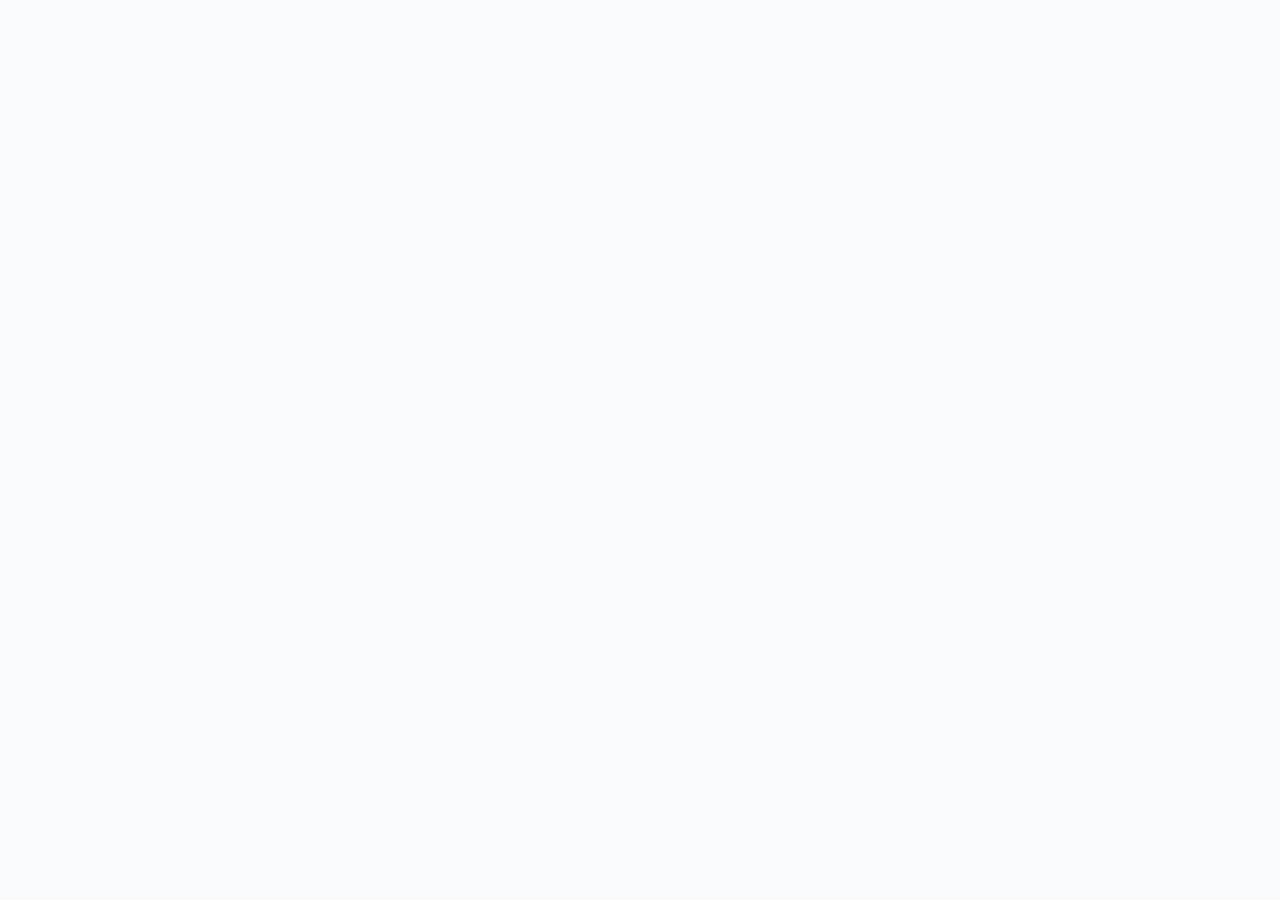
==== commit 4260165f: "Add files via upload" ====
--- a/index.html
+++ b/index.html
@@ -1,609 +1,610 @@
-<!DOCTYPE html>
-<html lang="en">
-<head>
-  <meta charset="UTF-8"/>
-  <meta name="viewport" content="width=device-width, initial-scale=1.0"/>
-  <title>Smart Health AI</title>
-  <link rel="stylesheet" href="style.css"/>
-  <link href="https://fonts.googleapis.com/css2?family=Inter:wght@300;400;500;600;700&family=Plus+Jakarta+Sans:wght@600;700;800&display=swap" rel="stylesheet"/>
-  <link rel="stylesheet" href="https://cdnjs.cloudflare.com/ajax/libs/font-awesome/6.5.0/css/all.min.css"/>
-</head>
-<body>
-
-<!-- ===== AUTH OVERLAY ===== -->
-<div id="auth-overlay" class="auth-overlay">
-  <div class="auth-left" style="background-image: url('[data-uri]');">
-    <div class="auth-hero-content">
-      <div class="auth-brand">
-        <div class="brand-icon"><i class="fa-solid fa-heart-pulse"></i></div>
-        <span>Smart Health AI</span>
-      </div>
-      <h1>AI Driven Health Center &amp; Supply Chain Management</h1>
-    </div>
-    <div class="auth-features-bar">
-      <div class="feature-pill"><div class="pill-icon"><i class="fa-solid fa-tower-broadcast"></i></div><span>Real-time<br/>Monitoring</span></div>
-      <div class="feature-pill"><div class="pill-icon"><i class="fa-solid fa-sliders"></i></div><span>Resource<br/>Optimization</span></div>
-      <div class="feature-pill"><div class="pill-icon"><i class="fa-solid fa-robot"></i></div><span>AI-Powered<br/>Insights</span></div>
-      <div class="feature-pill"><div class="pill-icon"><i class="fa-solid fa-shield-heart"></i></div><span>Better Health<br/>Outcomes</span></div>
-    </div>
-  </div>
-
-  <div class="auth-right">
-    <div class="auth-card">
-      <div class="auth-tabs">
-        <button class="tab-btn active" data-tab="signin">Sign In</button>
-        <button class="tab-btn" data-tab="signup">Sign Up</button>
-      </div>
-
-      <!-- SIGN IN -->
-      <div id="signin-form" class="auth-form active">
-        <h2>Welcome Back!</h2>
-        <p class="auth-sub">Sign in to your account to continue</p>
-        <div class="input-group">
-          <label>Username / Email / Full Name</label>
-          <div class="input-wrap">
-            <i class="fa-regular fa-user"></i>
-            <input type="text" id="signin-username" placeholder="Username, email or full name"/>
-          </div>
-        </div>
-        <div class="input-group">
-          <label>Password</label>
-          <div class="input-wrap">
-            <i class="fa-solid fa-lock"></i>
-            <input type="password" id="signin-password" placeholder="Enter your password"/>
-            <button type="button" class="eye-btn" onclick="togglePassword('signin-password',this)"><i class="fa-regular fa-eye"></i></button>
-          </div>
-        </div>
-        <div class="auth-row">
-          <label class="checkbox-label"><input type="checkbox" id="remember-me"/> Remember me</label>
-          <a href="#" class="forgot-link">Forgot Password?</a>
-        </div>
-        <div id="signin-error" class="auth-error hidden"></div>
-        <button type="button" class="btn-primary" onclick="handleSignIn()"><i class="fa-solid fa-right-to-bracket"></i> Sign In</button>
-        <div class="divider"><span>OR</span></div>
-        <button type="button" class="btn-google"><img src="https://www.svgrepo.com/show/475656/google-color.svg" width="20"/> Sign in with Google</button>
-        <p class="auth-switch">Don't have an account? <a href="#" onclick="switchTab('signup')">Sign Up</a></p>
-      </div>
-
-      <!-- SIGN UP -->
-      <div id="signup-form" class="auth-form">
-        <h2>Create Account</h2>
-        <p class="auth-sub">Join Smart Health AI today</p>
-        <div class="input-group">
-          <label>Full Name</label>
-          <div class="input-wrap">
-            <i class="fa-regular fa-id-card"></i>
-            <input type="text" id="signup-name" placeholder="Enter your full name"/>
-          </div>
-        </div>
-        <div class="input-group">
-          <label>Hospital / Organisation Name</label>
-          <div class="input-wrap">
-            <i class="fa-solid fa-hospital"></i>
-            <input type="text" id="signup-hospital" placeholder="e.g. City General Hospital"/>
-          </div>
-        </div>
-        <div class="input-group">
-          <label>Email</label>
-          <div class="input-wrap">
-            <i class="fa-regular fa-envelope"></i>
-            <input type="email" id="signup-email" placeholder="Enter your email"/>
-          </div>
-        </div>
-        <div class="input-group">
-          <label>Password</label>
-          <div class="input-wrap">
-            <i class="fa-solid fa-lock"></i>
-            <input type="password" id="signup-password" placeholder="Create a password (min 6 chars)"/>
-            <button type="button" class="eye-btn" onclick="togglePassword('signup-password',this)"><i class="fa-regular fa-eye"></i></button>
-          </div>
-        </div>
-        <div id="signup-error" class="auth-error hidden"></div>
-        <button type="button" class="btn-primary" onclick="handleSignUp()"><i class="fa-solid fa-user-plus"></i> Create Account</button>
-        <p class="auth-switch">Already have an account? <a href="#" onclick="switchTab('signin')">Sign In</a></p>
-      </div>
-    </div>
-  </div>
-</div>
-
-<!-- ===== DASHBOARD ===== -->
-<div id="dashboard" class="dashboard hidden">
-
-  <!-- Sidebar -->
-  <aside id="sidebar" class="sidebar">
-    <div class="sidebar-brand">
-      <div class="brand-icon"><i class="fa-solid fa-heart-pulse"></i></div>
-      <span>Smart Health AI</span>
-    </div>
-    <div class="sidebar-user">
-      <div class="avatar" id="sidebar-avatar">AU</div>
-      <div>
-        <div class="user-name" id="sidebar-name">User</div>
-        <div class="user-role" id="sidebar-hospital">Administrator</div>
-      </div>
-    </div>
-    <nav class="sidebar-nav">
-      <a href="#" class="nav-item active" data-page="overview"><i class="fa-solid fa-gauge-high"></i> Overview</a>
-      <a href="#" class="nav-item" data-page="centres"><i class="fa-solid fa-hospital"></i> Health Centres</a>
-      <a href="#" class="nav-item" data-page="analytics"><i class="fa-solid fa-chart-line"></i> Analytics</a>
-      <a href="#" class="nav-item" data-page="supply"><i class="fa-solid fa-boxes-stacked"></i> Supply Chain</a>
-      <a href="#" class="nav-item" data-page="staff"><i class="fa-solid fa-user-doctor"></i> Staff</a>
-      <a href="#" class="nav-item" data-page="alerts"><i class="fa-solid fa-bell"></i> Alerts <span class="nav-badge" id="alert-badge">0</span></a>
-      <a href="#" class="nav-item" data-page="upload"><i class="fa-solid fa-cloud-arrow-up"></i> Upload Data</a>
-      <a href="#" class="nav-item" data-page="settings"><i class="fa-solid fa-gear"></i> Settings</a>
-    </nav>
-    <div class="sidebar-footer">
-      <button type="button" class="logout-btn" onclick="handleLogout()"><i class="fa-solid fa-right-from-bracket"></i> Logout</button>
-    </div>
-  </aside>
-
-  <!-- Main content -->
-  <div class="main-content">
-    <header class="topbar">
-      <button type="button" class="menu-btn" onclick="toggleSidebar()"><i class="fa-solid fa-bars"></i></button>
-      <div class="topbar-title" id="topbar-title">Dashboard</div>
-      <div class="topbar-right">
-        <span class="data-badge" id="data-badge"><i class="fa-solid fa-database"></i> <span id="data-date">No data loaded</span></span>
-        <div class="topbar-user">
-          <div class="avatar sm" id="topbar-avatar">AU</div>
-          <span id="topbar-name">User</span>
-        </div>
-      </div>
-    </header>
-
-    <!-- ── PAGE: Overview ── -->
-    <div id="page-overview" class="page active">
-      <div id="no-data-banner" class="no-data-banner">
-        <i class="fa-solid fa-cloud-arrow-up"></i>
-        <div>
-          <strong>No data uploaded yet.</strong>
-          <span>Go to <a href="#" onclick="navTo('upload')">Upload Data</a> to load your hospital CSVs and see live insights.</span>
-        </div>
-      </div>
-      <div id="overview-content" class="hidden">
-        <div class="page-header">
-          <h2 id="overview-title">Health System Overview</h2>
-          <p id="overview-sub"></p>
-        </div>
-        <div class="kpi-grid" id="kpi-grid"></div>
-        <div class="charts-row">
-          <div class="chart-card wide">
-            <div class="chart-header">
-              <div>
-                <div class="chart-title">Daily Footfall — Last 7 Days</div>
-                <div class="chart-sub" id="footfall-sub">OPD &amp; IPD visits</div>
-              </div>
-              <div class="chart-legend"><span class="leg blue">OPD</span><span class="leg green">IPD</span></div>
-            </div>
-            <div style="height:200px;position:relative"><canvas id="admissionsChart"></canvas></div>
-          </div>
-          <div class="chart-card">
-            <div class="chart-header">
-              <div>
-                <div class="chart-title">Drug Stock Status</div>
-                <div class="chart-sub" id="stock-sub">Drug records</div>
-              </div>
-            </div>
-            <div class="donut-wrap">
-              <div style="height:160px;width:160px;position:relative;flex-shrink:0"><canvas id="supplyChart"></canvas></div>
-              <div class="donut-legend" id="stock-legend"></div>
-            </div>
-          </div>
-        </div>
-        <div class="alerts-section">
-          <div class="section-title"><i class="fa-solid fa-circle-exclamation"></i> Active Alerts</div>
-          <div class="alert-list" id="alerts-list"></div>
-        </div>
-      </div>
-    </div>
-
-    <!-- ── PAGE: Health Centres ── -->
-    <div id="page-centres" class="page">
-      <div class="page-header"><h2>Health Centres</h2><p id="centres-sub">Upload data to populate this table.</p></div>
-      <div class="table-controls">
-        <input type="text" placeholder="Search centres…" oninput="filterTable(this,'centres-table')" class="search-input"/>
-        <select onchange="filterBadge(this,'centres-table',8)" class="filter-select">
-          <option value="">All Tiers</option>
-          <option value="Critical">Critical</option>
-          <option value="Monitor">Monitor</option>
-          <option value="Good">Good</option>
-        </select>
-      </div>
-      <div class="table-wrap">
-        <table id="centres-table">
-          <thead>
-            <tr>
-              <th>Centre</th><th>Type</th><th>OPD</th><th>IPD</th>
-              <th>Bed Occupancy</th><th>Health Score</th>
-              <th>Attendance</th><th>Stockout Risk</th><th>Status</th>
-            </tr>
-          </thead>
-          <tbody id="centres-tbody"><tr><td colspan="9" class="empty-cell">No data loaded. Please upload your CSV files.</td></tr></tbody>
-        </table>
-      </div>
-    </div>
-
-    <!-- ── PAGE: Analytics ── -->
-    <div id="page-analytics" class="page">
-      <div class="page-header">
-        <h2>Analytics</h2>
-        <p id="analytics-sub">Trends and performance across all centres.</p>
-        <div class="ai-btn-row">
-          <button class="btn-ai blue" onclick="openModal('footfall-modal')"><i class="fa-solid fa-robot"></i> Predict Patient Footfall</button>
-          <button class="btn-ai purple" onclick="openModal('bed-modal')"><i class="fa-solid fa-bed-pulse"></i> Predict Bed Occupancy</button>
-        </div>
-      </div>
-      <div class="charts-row">
-        <div class="chart-card wide">
-          <div class="chart-header"><div><div class="chart-title">Monthly OPD Volume</div><div class="chart-sub" id="monthly-sub">Upload data to view trends</div></div></div>
-          <div style="height:200px;position:relative"><canvas id="trendChart"></canvas></div>
-        </div>
-        <div class="chart-card">
-          <div class="chart-header"><div><div class="chart-title">Bed Occupancy by Centre</div><div class="chart-sub">Latest data</div></div></div>
-          <div style="height:180px;position:relative"><canvas id="occupancyChart"></canvas></div>
-        </div>
-      </div>
-      <div class="analytics-stats" id="analytics-stats"></div>
-    </div>
-
-    <!-- ── PAGE: Supply Chain ── -->
-    <div id="page-supply" class="page">
-      <div class="page-header">
-        <h2>Supply Chain</h2>
-        <p id="supply-sub">Drug inventory status.</p>
-        <div class="ai-btn-row">
-          <button class="btn-ai orange" onclick="openModal('stockout-modal')"><i class="fa-solid fa-robot"></i> Predict Medicine Stockout</button>
-        </div>
-      </div>
-      <div class="kpi-grid" id="supply-kpi"></div>
-      <div class="charts-row">
-        <div class="chart-card">
-          <div class="chart-header"><div class="chart-title">Stock Distribution</div></div>
-          <div class="donut-wrap">
-            <div style="height:160px;width:160px;position:relative;flex-shrink:0"><canvas id="supplyChart2"></canvas></div>
-            <div class="donut-legend" id="supply-legend2"></div>
-          </div>
-        </div>
-        <div class="chart-card wide">
-          <div class="chart-header"><div class="chart-title">Avg Stockout Risk by Centre</div></div>
-          <div style="height:350px;position:relative"><canvas id="stockRiskChart"></canvas></div>
-        </div>
-      </div>
-    </div>
-
-    <!-- ── PAGE: Staff ── -->
-    <div id="page-staff" class="page">
-      <div class="page-header"><h2>Staff & Attendance</h2><p id="staff-sub">Attendance anomalies and scheduling.</p></div>
-      <div class="table-controls">
-        <input type="text" placeholder="Search staff records…" oninput="filterTable(this,'staff-table')" class="search-input"/>
-        <select onchange="filterBadge(this,'staff-table',4)" class="filter-select">
-          <option value="">All</option>
-          <option value="Absent">Absent Days</option>
-          <option value="Present">Present Days</option>
-        </select>
-      </div>
-      <div class="table-wrap">
-        <table id="staff-table">
-          <thead><tr><th>Centre</th><th>District</th><th>Date</th><th>Attendance Rate</th><th>Status</th><th>OPD Count</th><th>Doctors Present/Scheduled</th></tr></thead>
-          <tbody id="staff-tbody"><tr><td colspan="7" class="empty-cell">No data loaded.</td></tr></tbody>
-        </table>
-      </div>
-    </div>
-
-    <!-- ── PAGE: Alerts ── -->
-    <div id="page-alerts" class="page">
-      <div class="page-header"><h2>Alerts</h2><p>Critical issues requiring immediate attention.</p></div>
-      <div class="alert-list" id="full-alerts-list"><div class="empty-cell">No alerts. Upload data to generate alerts.</div></div>
-    </div>
-
-    <!-- ── PAGE: Upload Data ── -->
-    <div id="page-upload" class="page">
-      <div class="page-header">
-        <h2>Upload Hospital Data</h2>
-        <p>Upload your 5 model CSV files. Each upload replaces previous data for your account.</p>
-      </div>
-      <div class="upload-grid">
-        <div class="upload-card" id="uc-stock">
-          <div class="upload-icon blue"><i class="fa-solid fa-pills"></i></div>
-          <div class="upload-info">
-            <div class="upload-name">Model 1 — Stock Prediction</div>
-            <div class="upload-desc">Columns: centre_id, drug_id, date, stock_level, stockout_flag, stockout_risk_score…</div>
-            <div class="upload-status" id="us-stock">Not uploaded</div>
-          </div>
-          <label class="upload-btn"><i class="fa-solid fa-upload"></i> Choose CSV
-            <input type="file" accept=".csv,.xlsx,.xls,.pdf" onchange="handleCSVUpload(event,'stock')" style="display:none"/>
-          </label>
-        </div>
-        <div class="upload-card" id="uc-footfall">
-          <div class="upload-icon green"><i class="fa-solid fa-person-walking"></i></div>
-          <div class="upload-info">
-            <div class="upload-name">Model 2 — Footfall Prediction</div>
-            <div class="upload-desc">Columns: centre_id, date, opd_count, ipd_count, doctors_present…</div>
-            <div class="upload-status" id="us-footfall">Not uploaded</div>
-          </div>
-          <label class="upload-btn"><i class="fa-solid fa-upload"></i> Choose CSV
-            <input type="file" accept=".csv,.xlsx,.xls,.pdf" onchange="handleCSVUpload(event,'footfall')" style="display:none"/>
-          </label>
-        </div>
-        <div class="upload-card" id="uc-bed">
-          <div class="upload-icon purple"><i class="fa-solid fa-bed-pulse"></i></div>
-          <div class="upload-info">
-            <div class="upload-name">Model 3 — Bed Occupancy</div>
-            <div class="upload-desc">Columns: centre_id, date, beds_total, beds_occupied, bed_occupancy_pct…</div>
-            <div class="upload-status" id="us-bed">Not uploaded</div>
-          </div>
-          <label class="upload-btn"><i class="fa-solid fa-upload"></i> Choose CSV
-            <input type="file" accept=".csv,.xlsx,.xls,.pdf" onchange="handleCSVUpload(event,'bed')" style="display:none"/>
-          </label>
-        </div>
-        <div class="upload-card" id="uc-attendance">
-          <div class="upload-icon orange"><i class="fa-solid fa-user-clock"></i></div>
-          <div class="upload-info">
-            <div class="upload-name">Model 4 — Attendance Anomaly</div>
-            <div class="upload-desc">Columns: centre_id, date, attendance_rate, absence_flag, doctors_present…</div>
-            <div class="upload-status" id="us-attendance">Not uploaded</div>
-          </div>
-          <label class="upload-btn"><i class="fa-solid fa-upload"></i> Choose CSV
-            <input type="file" accept=".csv,.xlsx,.xls,.pdf" onchange="handleCSVUpload(event,'attendance')" style="display:none"/>
-          </label>
-        </div>
-        <div class="upload-card" id="uc-scoring">
-          <div class="upload-icon red-icon"><i class="fa-solid fa-star-half-stroke"></i></div>
-          <div class="upload-info">
-            <div class="upload-name">Model 5 — Centre Scoring</div>
-            <div class="upload-desc">Columns: centre_id, date, centre_health_score, centre_tier, avg_stockout_risk…</div>
-            <div class="upload-status" id="us-scoring">Not uploaded</div>
-          </div>
-          <label class="upload-btn"><i class="fa-solid fa-upload"></i> Choose CSV
-            <input type="file" accept=".csv,.xlsx,.xls,.pdf" onchange="handleCSVUpload(event,'scoring')" style="display:none"/>
-          </label>
-        </div>
-      </div>
-      <div class="upload-actions">
-        <button type="button" class="btn-primary" style="width:auto;padding:12px 32px" onclick="applyUploadedData()">
-          <i class="fa-solid fa-bolt"></i> Apply & Refresh Dashboard
-        </button>
-        <button type="button" class="btn-clear" onclick="clearAllData()">
-          <i class="fa-solid fa-trash"></i> Clear All Data
-        </button>
-      </div>
-      <div id="upload-msg" class="upload-msg hidden"></div>
-    </div>
-
-    <!-- ── PAGE: Settings ── -->
-    <div id="page-settings" class="page">
-      <div class="page-header"><h2>Settings</h2><p>Account and system preferences.</p></div>
-      <div class="settings-card">
-        <div class="settings-section">
-          <div class="settings-title">Account</div>
-          <div class="settings-row"><span>Name</span><strong id="st-name">—</strong></div>
-          <div class="settings-row"><span>Email</span><strong id="st-email">—</strong></div>
-          <div class="settings-row"><span>Hospital</span><strong id="st-hospital">—</strong></div>
-        </div>
-        <div class="settings-section">
-          <div class="settings-title">Data</div>
-          <div class="settings-row"><span>Last uploaded</span><strong id="st-date">Never</strong></div>
-          <div class="settings-row"><span>Total records</span><strong id="st-records">0</strong></div>
-        </div>
-        <div class="settings-section">
-          <div class="settings-title">Danger Zone</div>
-          <button type="button" class="btn-clear" onclick="clearAllData()"><i class="fa-solid fa-trash"></i> Clear All Uploaded Data</button>
-        </div>
-      </div>
-    </div>
-
-  </div><!-- /main-content -->
-</div><!-- /dashboard -->
-
-<script src="https://cdn.jsdelivr.net/npm/chart.js"></script>
-<script src="script.js"></script>
-
-
-<!-- ══════════════════════════════════════════════════════
-     AI PREDICTION MODALS — Dynamic (CSV + Manual)
-     ══════════════════════════════════════════════════════ -->
-
-<!-- ── MODAL: Patient Footfall ── -->
-<div id="footfall-modal" class="ai-modal-overlay" onclick="closeModalOutside(event,'footfall-modal')">
-  <div class="ai-modal ai-modal-wide">
-    <div class="ai-modal-header blue">
-      <div class="ai-modal-icon"><i class="fa-solid fa-person-walking-dashed-line-arrow-right"></i></div>
-      <div>
-        <h3>Patient Footfall Prediction</h3>
-        <p>Predict high vs. normal patient load · Powered by AI</p>
-      </div>
-      <button class="ai-modal-close" onclick="closeModal('footfall-modal')"><i class="fa-solid fa-xmark"></i></button>
-    </div>
-
-    <!-- Mode tabs -->
-    <div class="modal-mode-tabs">
-      <button class="mode-tab active" onclick="switchMode('ff','csv',this)"><i class="fa-solid fa-file-csv"></i> CSV Upload</button>
-      <button class="mode-tab" onclick="switchMode('ff','manual',this)"><i class="fa-solid fa-keyboard"></i> Manual Entry</button>
-    </div>
-
-    <div class="ai-modal-body">
-
-      <!-- CSV MODE -->
-      <div id="ff-csv-mode" class="modal-mode active">
-        <div class="csv-upload-zone" id="ff-csv-zone" onclick="document.getElementById('ff-csv-file').click()" ondragover="dragOver(event)" ondrop="dropFile(event,'ff')">
-          <i class="fa-solid fa-cloud-arrow-up"></i>
-          <div class="csv-zone-text">
-            <strong>Drop your file here or click to browse</strong>
-            <span>Accepts: Excel (.xlsx), CSV, or PDF with columns: Patient_Count, Holiday, Weekend, Disease_Outbreak, Population, Doctors, Rainfall, Date</span>
-          </div>
-          <input type="file" id="ff-csv-file" accept=".csv,.xlsx,.xls,.pdf" style="display:none" onchange="loadFile(event,'ff')"/>
-        </div>
-        <div id="ff-csv-status" class="csv-status hidden"></div>
-        <div id="ff-csv-preview" class="csv-preview hidden"></div>
-        <div class="ai-api-note" style="margin-top:12px">
-          <i class="fa-solid fa-circle-info"></i>
-          API: <code>POST http://localhost:8002/predict/footfall</code>
-        </div>
-        <div id="ff-batch-result" class="batch-result hidden"></div>
-      </div>
-
-      <!-- MANUAL MODE -->
-      <div id="ff-manual-mode" class="modal-mode">
-        <div class="ai-form-grid">
-          <div class="ai-field"><label>Patient Count</label><input type="number" id="ff-patient-count" value="95"/></div>
-          <div class="ai-field"><label>Doctors On Duty</label><input type="number" id="ff-doctors" value="2"/></div>
-          <div class="ai-field"><label>Population Served</label><input type="number" id="ff-population" value="38952"/></div>
-          <div class="ai-field"><label>Rainfall (mm)</label><input type="number" id="ff-rainfall" value="0"/></div>
-          <div class="ai-field"><label>Date</label><input type="date" id="ff-date"/></div>
-          <div class="ai-field"><label>Disease Outbreak?</label><select id="ff-outbreak"><option value="0">No</option><option value="1">Yes</option></select></div>
-          <div class="ai-field"><label>Holiday?</label><select id="ff-holiday"><option value="0">No</option><option value="1">Yes</option></select></div>
-          <div class="ai-field"><label>Weekend?</label><select id="ff-weekend"><option value="0">No</option><option value="1">Yes</option></select></div>
-        </div>
-        <div class="ai-api-note">
-          <i class="fa-solid fa-circle-info"></i>
-          API: <code>POST http://localhost:8002/predict/footfall</code>
-        </div>
-        <div id="ff-result" class="ai-result hidden"></div>
-      </div>
-    </div>
-
-    <div class="ai-modal-footer">
-      <button class="btn-ai-cancel" onclick="closeModal('footfall-modal')">Cancel</button>
-      <button class="btn-ai-predict blue" id="ff-btn" onclick="runFootfall()">
-        <i class="fa-solid fa-robot"></i> <span id="ff-btn-label">Run Prediction</span>
-      </button>
-    </div>
-  </div>
-</div>
-
-<!-- ── MODAL: Bed Occupancy ── -->
-<div id="bed-modal" class="ai-modal-overlay" onclick="closeModalOutside(event,'bed-modal')">
-  <div class="ai-modal ai-modal-wide">
-    <div class="ai-modal-header purple">
-      <div class="ai-modal-icon"><i class="fa-solid fa-bed-pulse"></i></div>
-      <div>
-        <h3>Bed Occupancy Prediction</h3>
-        <p>Predict high bed occupancy risk · Powered by AI</p>
-      </div>
-      <button class="ai-modal-close" onclick="closeModal('bed-modal')"><i class="fa-solid fa-xmark"></i></button>
-    </div>
-
-    <div class="modal-mode-tabs">
-      <button class="mode-tab active" onclick="switchMode('bed','csv',this)"><i class="fa-solid fa-file-csv"></i> CSV Upload</button>
-      <button class="mode-tab" onclick="switchMode('bed','manual',this)"><i class="fa-solid fa-keyboard"></i> Manual Entry</button>
-    </div>
-
-    <div class="ai-modal-body">
-
-      <!-- CSV MODE -->
-      <div id="bed-csv-mode" class="modal-mode active">
-        <div class="csv-upload-zone" id="bed-csv-zone" onclick="document.getElementById('bed-csv-file').click()" ondragover="dragOver(event)" ondrop="dropFile(event,'bed')">
-          <i class="fa-solid fa-cloud-arrow-up"></i>
-          <div class="csv-zone-text">
-            <strong>Drop your file here or click to browse</strong>
-            <span>Accepts: Excel (.xlsx), CSV, or PDF with columns: Total_Beds, Occupied_Beds, Admissions, Discharges, Average_Length_of_Stay, Disease_Outbreak, Date</span>
-          </div>
-          <input type="file" id="bed-csv-file" accept=".csv,.xlsx,.xls,.pdf" style="display:none" onchange="loadFile(event,'bed')"/>
-        </div>
-        <div id="bed-csv-status" class="csv-status hidden"></div>
-        <div id="bed-csv-preview" class="csv-preview hidden"></div>
-        <div class="ai-api-note" style="margin-top:12px">
-          <i class="fa-solid fa-circle-info"></i>
-          API: <code>POST http://localhost:8001/predict/bed</code>
-        </div>
-        <div id="bed-batch-result" class="batch-result hidden"></div>
-      </div>
-
-      <!-- MANUAL MODE -->
-      <div id="bed-manual-mode" class="modal-mode">
-        <div class="ai-form-grid">
-          <div class="ai-field"><label>Total Beds</label><input type="number" id="bed-total" value="8"/></div>
-          <div class="ai-field"><label>Occupied Beds</label><input type="number" id="bed-occupied" value="7"/></div>
-          <div class="ai-field"><label>Admissions Today</label><input type="number" id="bed-admissions" value="3"/></div>
-          <div class="ai-field"><label>Discharges Today</label><input type="number" id="bed-discharges" value="1"/></div>
-          <div class="ai-field"><label>Avg Length of Stay (days)</label><input type="number" id="bed-los" value="4.5" step="0.1"/></div>
-          <div class="ai-field"><label>Date</label><input type="date" id="bed-date"/></div>
-          <div class="ai-field"><label>Disease Outbreak?</label><select id="bed-outbreak"><option value="0">No</option><option value="1">Yes</option></select></div>
-        </div>
-        <div class="ai-api-note">
-          <i class="fa-solid fa-circle-info"></i>
-          API: <code>POST http://localhost:8001/predict/bed</code>
-        </div>
-        <div id="bed-result" class="ai-result hidden"></div>
-      </div>
-    </div>
-
-    <div class="ai-modal-footer">
-      <button class="btn-ai-cancel" onclick="closeModal('bed-modal')">Cancel</button>
-      <button class="btn-ai-predict purple" id="bed-btn" onclick="runBed()">
-        <i class="fa-solid fa-robot"></i> <span id="bed-btn-label">Run Prediction</span>
-      </button>
-    </div>
-  </div>
-</div>
-
-<!-- ── MODAL: Medicine Stockout ── -->
-<div id="stockout-modal" class="ai-modal-overlay" onclick="closeModalOutside(event,'stockout-modal')">
-  <div class="ai-modal ai-modal-wide">
-    <div class="ai-modal-header orange">
-      <div class="ai-modal-icon"><i class="fa-solid fa-pills"></i></div>
-      <div>
-        <h3>Medicine Stockout Prediction</h3>
-        <p>Predict stockout risk across your inventory · Powered by AI</p>
-      </div>
-      <button class="ai-modal-close" onclick="closeModal('stockout-modal')"><i class="fa-solid fa-xmark"></i></button>
-    </div>
-
-    <div class="modal-mode-tabs">
-      <button class="mode-tab active" onclick="switchMode('so','csv',this)"><i class="fa-solid fa-file-csv"></i> CSV Upload</button>
-      <button class="mode-tab" onclick="switchMode('so','manual',this)"><i class="fa-solid fa-keyboard"></i> Manual Entry</button>
-    </div>
-
-    <div class="ai-modal-body">
-
-      <!-- CSV MODE -->
-      <div id="so-csv-mode" class="modal-mode active">
-        <div class="csv-upload-zone" id="so-csv-zone" onclick="document.getElementById('so-csv-file').click()" ondragover="dragOver(event)" ondrop="dropFile(event,'so')">
-          <i class="fa-solid fa-cloud-arrow-up"></i>
-          <div class="csv-zone-text">
-            <strong>Drop your file here or click to browse</strong>
-            <span>Accepts: Excel (.xlsx), CSV, or PDF with columns: Medicine_ID, Current_Stock, Received_Stock, Issued_Stock, Supplier_Lead_Time, Pending_Order, Disease_Season, Festival, Date</span>
-          </div>
-          <input type="file" id="so-csv-file" accept=".csv,.xlsx,.xls,.pdf" style="display:none" onchange="loadFile(event,'so')"/>
-        </div>
-        <div id="so-csv-status" class="csv-status hidden"></div>
-        <div id="so-csv-preview" class="csv-preview hidden"></div>
-        <div class="ai-api-note" style="margin-top:12px">
-          <i class="fa-solid fa-circle-info"></i>
-          API: <code>POST http://localhost:8003/predict/stockout</code>
-        </div>
-        <div id="so-batch-result" class="batch-result hidden"></div>
-      </div>
-
-      <!-- MANUAL MODE -->
-      <div id="so-manual-mode" class="modal-mode">
-        <div class="ai-form-grid">
-          <div class="ai-field"><label>Medicine ID</label><input type="text" id="so-medicine-id" value="MED-001"/></div>
-          <div class="ai-field"><label>Current Stock (units)</label><input type="number" id="so-current-stock" value="15"/></div>
-          <div class="ai-field"><label>Received Stock</label><input type="number" id="so-received" value="0"/></div>
-          <div class="ai-field"><label>Issued Stock</label><input type="number" id="so-issued" value="30"/></div>
-          <div class="ai-field"><label>Supplier Lead Time (days)</label><input type="number" id="so-lead-time" value="7"/></div>
-          <div class="ai-field"><label>Pending Order?</label><select id="so-pending"><option value="1">Yes</option><option value="0">No</option></select></div>
-          <div class="ai-field"><label>Disease Season</label><select id="so-season"><option>Monsoon</option><option>Summer</option><option>Winter</option><option>None</option></select></div>
-          <div class="ai-field"><label>Festival</label><select id="so-festival"><option>None</option><option>Diwali</option><option>Holi</option><option>Eid</option><option>Christmas</option></select></div>
-          <div class="ai-field"><label>Date</label><input type="date" id="so-date"/></div>
-        </div>
-        <div class="ai-api-note">
-          <i class="fa-solid fa-circle-info"></i>
-          API: <code>POST http://localhost:8003/predict/stockout</code>
-        </div>
-        <div id="so-result" class="ai-result hidden"></div>
-      </div>
-    </div>
-
-    <div class="ai-modal-footer">
-      <button class="btn-ai-cancel" onclick="closeModal('stockout-modal')">Cancel</button>
-      <button class="btn-ai-predict orange" id="so-btn" onclick="runStockout()">
-        <i class="fa-solid fa-robot"></i> <span id="so-btn-label">Run Prediction</span>
-      </button>
-    </div>
-  </div>
-</div>
-
-</body>
+<!DOCTYPE html>
+<html lang="en">
+<head>
+  <meta charset="UTF-8"/>
+  <meta name="viewport" content="width=device-width, initial-scale=1.0"/>
+  <title>Smart Health AI</title>
+  <link rel="stylesheet" href="style.css"/>
+  <link href="https://fonts.googleapis.com/css2?family=Inter:wght@300;400;500;600;700&family=Plus+Jakarta+Sans:wght@600;700;800&display=swap" rel="stylesheet"/>
+  <link rel="stylesheet" href="https://cdnjs.cloudflare.com/ajax/libs/font-awesome/6.5.0/css/all.min.css"/>
+</head>
+<body>
+
+<!-- ===== AUTH OVERLAY ===== -->
+<div id="auth-overlay" class="auth-overlay">
+  <div class="auth-left" style="background-image: url('[data-uri]');">
+    <div class="auth-hero-content">
+      <div class="auth-brand">
+        <div class="brand-icon"><i class="fa-solid fa-heart-pulse"></i></div>
+        <span>Smart Health AI</span>
+      </div>
+      <h1>AI Driven Health Center &amp; Supply Chain Management</h1>
+    </div>
+    <div class="auth-features-bar">
+      <div class="feature-pill"><div class="pill-icon"><i class="fa-solid fa-tower-broadcast"></i></div><span>Real-time<br/>Monitoring</span></div>
+      <div class="feature-pill"><div class="pill-icon"><i class="fa-solid fa-sliders"></i></div><span>Resource<br/>Optimization</span></div>
+      <div class="feature-pill"><div class="pill-icon"><i class="fa-solid fa-robot"></i></div><span>AI-Powered<br/>Insights</span></div>
+      <div class="feature-pill"><div class="pill-icon"><i class="fa-solid fa-shield-heart"></i></div><span>Better Health<br/>Outcomes</span></div>
+    </div>
+  </div>
+
+  <div class="auth-right">
+    <div class="auth-card">
+      <div class="auth-tabs">
+        <button class="tab-btn active" data-tab="signin">Sign In</button>
+        <button class="tab-btn" data-tab="signup">Sign Up</button>
+      </div>
+
+      <!-- SIGN IN -->
+      <div id="signin-form" class="auth-form active">
+        <h2>Welcome Back!</h2>
+        <p class="auth-sub">Sign in to your account to continue</p>
+        <div class="input-group">
+          <label>Username / Email / Full Name</label>
+          <div class="input-wrap">
+            <i class="fa-regular fa-user"></i>
+            <input type="email" id="signin-username" placeholder="Email address"/>
+          </div>
+        </div>
+        <div class="input-group">
+          <label>Password</label>
+          <div class="input-wrap">
+            <i class="fa-solid fa-lock"></i>
+            <input type="password" id="signin-password" placeholder="Enter your password"/>
+            <button type="button" class="eye-btn" onclick="togglePassword('signin-password',this)"><i class="fa-regular fa-eye"></i></button>
+          </div>
+        </div>
+        <div class="auth-row">
+          <label class="checkbox-label"><input type="checkbox" id="remember-me"/> Remember me</label>
+          <a href="#" class="forgot-link">Forgot Password?</a>
+        </div>
+        <div id="signin-error" class="auth-error hidden"></div>
+        <button type="button" class="btn-primary" onclick="handleSignIn()"><i class="fa-solid fa-right-to-bracket"></i> Sign In</button>
+        <div class="divider"><span>OR</span></div>
+        <button type="button" class="btn-google"><img src="https://www.svgrepo.com/show/475656/google-color.svg" width="20"/> Sign in with Google</button>
+        <p class="auth-switch">Don't have an account? <a href="#" onclick="switchTab('signup')">Sign Up</a></p>
+      </div>
+
+      <!-- SIGN UP -->
+      <div id="signup-form" class="auth-form">
+        <h2>Create Account</h2>
+        <p class="auth-sub">Join Smart Health AI today</p>
+        <div class="input-group">
+          <label>Full Name</label>
+          <div class="input-wrap">
+            <i class="fa-regular fa-id-card"></i>
+            <input type="text" id="signup-name" placeholder="Enter your full name"/>
+          </div>
+        </div>
+        <div class="input-group">
+          <label>Hospital / Organisation Name</label>
+          <div class="input-wrap">
+            <i class="fa-solid fa-hospital"></i>
+            <input type="text" id="signup-hospital" placeholder="e.g. City General Hospital"/>
+          </div>
+        </div>
+        <div class="input-group">
+          <label>Email</label>
+          <div class="input-wrap">
+            <i class="fa-regular fa-envelope"></i>
+            <input type="email" id="signup-email" placeholder="Enter your email"/>
+          </div>
+        </div>
+        <div class="input-group">
+          <label>Password</label>
+          <div class="input-wrap">
+            <i class="fa-solid fa-lock"></i>
+            <input type="password" id="signup-password" placeholder="Create a password (min 6 chars)"/>
+            <button type="button" class="eye-btn" onclick="togglePassword('signup-password',this)"><i class="fa-regular fa-eye"></i></button>
+          </div>
+        </div>
+        <div id="signup-error" class="auth-error hidden"></div>
+        <button type="button" class="btn-primary" onclick="handleSignUp()"><i class="fa-solid fa-user-plus"></i> Create Account</button>
+        <p class="auth-switch">Already have an account? <a href="#" onclick="switchTab('signin')">Sign In</a></p>
+      </div>
+    </div>
+  </div>
+</div>
+
+<!-- ===== DASHBOARD ===== -->
+<div id="dashboard" class="dashboard hidden">
+
+  <!-- Sidebar -->
+  <aside id="sidebar" class="sidebar">
+    <div class="sidebar-brand">
+      <div class="brand-icon"><i class="fa-solid fa-heart-pulse"></i></div>
+      <span>Smart Health AI</span>
+    </div>
+    <div class="sidebar-user">
+      <div class="avatar" id="sidebar-avatar">AU</div>
+      <div>
+        <div class="user-name" id="sidebar-name">User</div>
+        <div class="user-role" id="sidebar-hospital">Administrator</div>
+      </div>
+    </div>
+    <nav class="sidebar-nav">
+      <a href="#" class="nav-item active" data-page="overview"><i class="fa-solid fa-gauge-high"></i> Overview</a>
+      <a href="#" class="nav-item" data-page="centres"><i class="fa-solid fa-hospital"></i> Health Centres</a>
+      <a href="#" class="nav-item" data-page="analytics"><i class="fa-solid fa-chart-line"></i> Analytics</a>
+      <a href="#" class="nav-item" data-page="supply"><i class="fa-solid fa-boxes-stacked"></i> Supply Chain</a>
+      <a href="#" class="nav-item" data-page="staff"><i class="fa-solid fa-user-doctor"></i> Staff</a>
+      <a href="#" class="nav-item" data-page="alerts"><i class="fa-solid fa-bell"></i> Alerts <span class="nav-badge" id="alert-badge">0</span></a>
+      <a href="#" class="nav-item" data-page="upload"><i class="fa-solid fa-cloud-arrow-up"></i> Upload Data</a>
+      <a href="#" class="nav-item" data-page="settings"><i class="fa-solid fa-gear"></i> Settings</a>
+    </nav>
+    <div class="sidebar-footer">
+      <button type="button" class="logout-btn" onclick="handleLogout()"><i class="fa-solid fa-right-from-bracket"></i> Logout</button>
+    </div>
+  </aside>
+
+  <!-- Main content -->
+  <div class="main-content">
+    <header class="topbar">
+      <button type="button" class="menu-btn" onclick="toggleSidebar()"><i class="fa-solid fa-bars"></i></button>
+      <div class="topbar-title" id="topbar-title">Dashboard</div>
+      <div class="topbar-right">
+        <span class="data-badge" id="data-badge"><i class="fa-solid fa-database"></i> <span id="data-date">No data loaded</span></span>
+        <div class="topbar-user">
+          <div class="avatar sm" id="topbar-avatar">AU</div>
+          <span id="topbar-name">User</span>
+        </div>
+      </div>
+    </header>
+
+    <!-- ── PAGE: Overview ── -->
+    <div id="page-overview" class="page active">
+      <div id="no-data-banner" class="no-data-banner">
+        <i class="fa-solid fa-cloud-arrow-up"></i>
+        <div>
+          <strong>No data uploaded yet.</strong>
+          <span>Go to <a href="#" onclick="navTo('upload')">Upload Data</a> to load your hospital CSVs and see live insights.</span>
+        </div>
+      </div>
+      <div id="overview-content" class="hidden">
+        <div class="page-header">
+          <h2 id="overview-title">Health System Overview</h2>
+          <p id="overview-sub"></p>
+        </div>
+        <div class="kpi-grid" id="kpi-grid"></div>
+        <div class="charts-row">
+          <div class="chart-card wide">
+            <div class="chart-header">
+              <div>
+                <div class="chart-title">Daily Footfall — Last 7 Days</div>
+                <div class="chart-sub" id="footfall-sub">OPD &amp; IPD visits</div>
+              </div>
+              <div class="chart-legend"><span class="leg blue">OPD</span><span class="leg green">IPD</span></div>
+            </div>
+            <div style="height:200px;position:relative"><canvas id="admissionsChart"></canvas></div>
+          </div>
+          <div class="chart-card">
+            <div class="chart-header">
+              <div>
+                <div class="chart-title">Drug Stock Status</div>
+                <div class="chart-sub" id="stock-sub">Drug records</div>
+              </div>
+            </div>
+            <div class="donut-wrap">
+              <div style="height:160px;width:160px;position:relative;flex-shrink:0"><canvas id="supplyChart"></canvas></div>
+              <div class="donut-legend" id="stock-legend"></div>
+            </div>
+          </div>
+        </div>
+        <div class="alerts-section">
+          <div class="section-title"><i class="fa-solid fa-circle-exclamation"></i> Active Alerts</div>
+          <div class="alert-list" id="alerts-list"></div>
+        </div>
+      </div>
+    </div>
+
+    <!-- ── PAGE: Health Centres ── -->
+    <div id="page-centres" class="page">
+      <div class="page-header"><h2>Health Centres</h2><p id="centres-sub">Upload data to populate this table.</p></div>
+      <div class="table-controls">
+        <input type="text" placeholder="Search centres…" oninput="filterTable(this,'centres-table')" class="search-input"/>
+        <select onchange="filterBadge(this,'centres-table',8)" class="filter-select">
+          <option value="">All Tiers</option>
+          <option value="Critical">Critical</option>
+          <option value="Monitor">Monitor</option>
+          <option value="Good">Good</option>
+        </select>
+      </div>
+      <div class="table-wrap">
+        <table id="centres-table">
+          <thead>
+            <tr>
+              <th>Centre</th><th>Type</th><th>OPD</th><th>IPD</th>
+              <th>Bed Occupancy</th><th>Health Score</th>
+              <th>Attendance</th><th>Stockout Risk</th><th>Status</th>
+            </tr>
+          </thead>
+          <tbody id="centres-tbody"><tr><td colspan="9" class="empty-cell">No data loaded. Please upload your CSV files.</td></tr></tbody>
+        </table>
+      </div>
+    </div>
+
+    <!-- ── PAGE: Analytics ── -->
+    <div id="page-analytics" class="page">
+      <div class="page-header">
+        <h2>Analytics</h2>
+        <p id="analytics-sub">Trends and performance across all centres.</p>
+        <div class="ai-btn-row">
+          <button class="btn-ai blue" onclick="openModal('footfall-modal')"><i class="fa-solid fa-robot"></i> Predict Patient Footfall</button>
+          <button class="btn-ai purple" onclick="openModal('bed-modal')"><i class="fa-solid fa-bed-pulse"></i> Predict Bed Occupancy</button>
+        </div>
+      </div>
+      <div class="charts-row">
+        <div class="chart-card wide">
+          <div class="chart-header"><div><div class="chart-title">Monthly OPD Volume</div><div class="chart-sub" id="monthly-sub">Upload data to view trends</div></div></div>
+          <div style="height:200px;position:relative"><canvas id="trendChart"></canvas></div>
+        </div>
+        <div class="chart-card">
+          <div class="chart-header"><div><div class="chart-title">Bed Occupancy by Centre</div><div class="chart-sub">Latest data</div></div></div>
+          <div style="height:180px;position:relative"><canvas id="occupancyChart"></canvas></div>
+        </div>
+      </div>
+      <div class="analytics-stats" id="analytics-stats"></div>
+    </div>
+
+    <!-- ── PAGE: Supply Chain ── -->
+    <div id="page-supply" class="page">
+      <div class="page-header">
+        <h2>Supply Chain</h2>
+        <p id="supply-sub">Drug inventory status.</p>
+        <div class="ai-btn-row">
+          <button class="btn-ai orange" onclick="openModal('stockout-modal')"><i class="fa-solid fa-robot"></i> Predict Medicine Stockout</button>
+        </div>
+      </div>
+      <div class="kpi-grid" id="supply-kpi"></div>
+      <div class="charts-row">
+        <div class="chart-card">
+          <div class="chart-header"><div class="chart-title">Stock Distribution</div></div>
+          <div class="donut-wrap">
+            <div style="height:160px;width:160px;position:relative;flex-shrink:0"><canvas id="supplyChart2"></canvas></div>
+            <div class="donut-legend" id="supply-legend2"></div>
+          </div>
+        </div>
+        <div class="chart-card wide">
+          <div class="chart-header"><div class="chart-title">Avg Stockout Risk by Centre</div></div>
+          <div style="height:350px;position:relative"><canvas id="stockRiskChart"></canvas></div>
+        </div>
+      </div>
+    </div>
+
+    <!-- ── PAGE: Staff ── -->
+    <div id="page-staff" class="page">
+      <div class="page-header"><h2>Staff & Attendance</h2><p id="staff-sub">Attendance anomalies and scheduling.</p></div>
+      <div class="table-controls">
+        <input type="text" placeholder="Search staff records…" oninput="filterTable(this,'staff-table')" class="search-input"/>
+        <select onchange="filterBadge(this,'staff-table',4)" class="filter-select">
+          <option value="">All</option>
+          <option value="Absent">Absent Days</option>
+          <option value="Present">Present Days</option>
+        </select>
+      </div>
+      <div class="table-wrap">
+        <table id="staff-table">
+          <thead><tr><th>Centre</th><th>District</th><th>Date</th><th>Attendance Rate</th><th>Status</th><th>OPD Count</th><th>Doctors Present/Scheduled</th></tr></thead>
+          <tbody id="staff-tbody"><tr><td colspan="7" class="empty-cell">No data loaded.</td></tr></tbody>
+        </table>
+      </div>
+    </div>
+
+    <!-- ── PAGE: Alerts ── -->
+    <div id="page-alerts" class="page">
+      <div class="page-header"><h2>Alerts</h2><p>Critical issues requiring immediate attention.</p></div>
+      <div class="alert-list" id="full-alerts-list"><div class="empty-cell">No alerts. Upload data to generate alerts.</div></div>
+    </div>
+
+    <!-- ── PAGE: Upload Data ── -->
+    <div id="page-upload" class="page">
+      <div class="page-header">
+        <h2>Upload Hospital Data</h2>
+        <p>Upload your 5 model CSV files. Each upload replaces previous data for your account.</p>
+      </div>
+      <div class="upload-grid">
+        <div class="upload-card" id="uc-stock">
+          <div class="upload-icon blue"><i class="fa-solid fa-pills"></i></div>
+          <div class="upload-info">
+            <div class="upload-name">Model 1 — Stock Prediction</div>
+            <div class="upload-desc">Columns: centre_id, drug_id, date, stock_level, stockout_flag, stockout_risk_score…</div>
+            <div class="upload-status" id="us-stock">Not uploaded</div>
+          </div>
+          <label class="upload-btn"><i class="fa-solid fa-upload"></i> Choose CSV
+            <input type="file" accept=".csv,.xlsx,.xls,.pdf" onchange="handleCSVUpload(event,'stock')" style="display:none"/>
+          </label>
+        </div>
+        <div class="upload-card" id="uc-footfall">
+          <div class="upload-icon green"><i class="fa-solid fa-person-walking"></i></div>
+          <div class="upload-info">
+            <div class="upload-name">Model 2 — Footfall Prediction</div>
+            <div class="upload-desc">Columns: centre_id, date, opd_count, ipd_count, doctors_present…</div>
+            <div class="upload-status" id="us-footfall">Not uploaded</div>
+          </div>
+          <label class="upload-btn"><i class="fa-solid fa-upload"></i> Choose CSV
+            <input type="file" accept=".csv,.xlsx,.xls,.pdf" onchange="handleCSVUpload(event,'footfall')" style="display:none"/>
+          </label>
+        </div>
+        <div class="upload-card" id="uc-bed">
+          <div class="upload-icon purple"><i class="fa-solid fa-bed-pulse"></i></div>
+          <div class="upload-info">
+            <div class="upload-name">Model 3 — Bed Occupancy</div>
+            <div class="upload-desc">Columns: centre_id, date, beds_total, beds_occupied, bed_occupancy_pct…</div>
+            <div class="upload-status" id="us-bed">Not uploaded</div>
+          </div>
+          <label class="upload-btn"><i class="fa-solid fa-upload"></i> Choose CSV
+            <input type="file" accept=".csv,.xlsx,.xls,.pdf" onchange="handleCSVUpload(event,'bed')" style="display:none"/>
+          </label>
+        </div>
+        <div class="upload-card" id="uc-attendance">
+          <div class="upload-icon orange"><i class="fa-solid fa-user-clock"></i></div>
+          <div class="upload-info">
+            <div class="upload-name">Model 4 — Attendance Anomaly</div>
+            <div class="upload-desc">Columns: centre_id, date, attendance_rate, absence_flag, doctors_present…</div>
+            <div class="upload-status" id="us-attendance">Not uploaded</div>
+          </div>
+          <label class="upload-btn"><i class="fa-solid fa-upload"></i> Choose CSV
+            <input type="file" accept=".csv,.xlsx,.xls,.pdf" onchange="handleCSVUpload(event,'attendance')" style="display:none"/>
+          </label>
+        </div>
+        <div class="upload-card" id="uc-scoring">
+          <div class="upload-icon red-icon"><i class="fa-solid fa-star-half-stroke"></i></div>
+          <div class="upload-info">
+            <div class="upload-name">Model 5 — Centre Scoring</div>
+            <div class="upload-desc">Columns: centre_id, date, centre_health_score, centre_tier, avg_stockout_risk…</div>
+            <div class="upload-status" id="us-scoring">Not uploaded</div>
+          </div>
+          <label class="upload-btn"><i class="fa-solid fa-upload"></i> Choose CSV
+            <input type="file" accept=".csv,.xlsx,.xls,.pdf" onchange="handleCSVUpload(event,'scoring')" style="display:none"/>
+          </label>
+        </div>
+      </div>
+      <div class="upload-actions">
+        <button type="button" class="btn-primary" style="width:auto;padding:12px 32px" onclick="applyUploadedData()">
+          <i class="fa-solid fa-bolt"></i> Apply & Refresh Dashboard
+        </button>
+        <button type="button" class="btn-clear" onclick="clearAllData()">
+          <i class="fa-solid fa-trash"></i> Clear All Data
+        </button>
+      </div>
+      <div id="upload-msg" class="upload-msg hidden"></div>
+    </div>
+
+    <!-- ── PAGE: Settings ── -->
+    <div id="page-settings" class="page">
+      <div class="page-header"><h2>Settings</h2><p>Account and system preferences.</p></div>
+      <div class="settings-card">
+        <div class="settings-section">
+          <div class="settings-title">Account</div>
+          <div class="settings-row"><span>Name</span><strong id="st-name">—</strong></div>
+          <div class="settings-row"><span>Email</span><strong id="st-email">—</strong></div>
+          <div class="settings-row"><span>Hospital</span><strong id="st-hospital">—</strong></div>
+        </div>
+        <div class="settings-section">
+          <div class="settings-title">Data</div>
+          <div class="settings-row"><span>Last uploaded</span><strong id="st-date">Never</strong></div>
+          <div class="settings-row"><span>Total records</span><strong id="st-records">0</strong></div>
+        </div>
+        <div class="settings-section">
+          <div class="settings-title">Danger Zone</div>
+          <button type="button" class="btn-clear" onclick="clearAllData()"><i class="fa-solid fa-trash"></i> Clear All Uploaded Data</button>
+        </div>
+      </div>
+    </div>
+
+  </div><!-- /main-content -->
+</div><!-- /dashboard -->
+
+<script src="https://cdn.jsdelivr.net/npm/chart.js"></script>
+<script src="https://cdn.jsdelivr.net/npm/@supabase/supabase-js@2"></script>
+<script src="script.js"></script>
+
+
+<!-- ══════════════════════════════════════════════════════
+     AI PREDICTION MODALS — Dynamic (CSV + Manual)
+     ══════════════════════════════════════════════════════ -->
+
+<!-- ── MODAL: Patient Footfall ── -->
+<div id="footfall-modal" class="ai-modal-overlay" onclick="closeModalOutside(event,'footfall-modal')">
+  <div class="ai-modal ai-modal-wide">
+    <div class="ai-modal-header blue">
+      <div class="ai-modal-icon"><i class="fa-solid fa-person-walking-dashed-line-arrow-right"></i></div>
+      <div>
+        <h3>Patient Footfall Prediction</h3>
+        <p>Predict high vs. normal patient load · Powered by AI</p>
+      </div>
+      <button class="ai-modal-close" onclick="closeModal('footfall-modal')"><i class="fa-solid fa-xmark"></i></button>
+    </div>
+
+    <!-- Mode tabs -->
+    <div class="modal-mode-tabs">
+      <button class="mode-tab active" onclick="switchMode('ff','csv',this)"><i class="fa-solid fa-file-csv"></i> CSV Upload</button>
+      <button class="mode-tab" onclick="switchMode('ff','manual',this)"><i class="fa-solid fa-keyboard"></i> Manual Entry</button>
+    </div>
+
+    <div class="ai-modal-body">
+
+      <!-- CSV MODE -->
+      <div id="ff-csv-mode" class="modal-mode active">
+        <div class="csv-upload-zone" id="ff-csv-zone" onclick="document.getElementById('ff-csv-file').click()" ondragover="dragOver(event)" ondrop="dropFile(event,'ff')">
+          <i class="fa-solid fa-cloud-arrow-up"></i>
+          <div class="csv-zone-text">
+            <strong>Drop your file here or click to browse</strong>
+            <span>Accepts: Excel (.xlsx), CSV, or PDF with columns: Patient_Count, Holiday, Weekend, Disease_Outbreak, Population, Doctors, Rainfall, Date</span>
+          </div>
+          <input type="file" id="ff-csv-file" accept=".csv,.xlsx,.xls,.pdf" style="display:none" onchange="loadFile(event,'ff')"/>
+        </div>
+        <div id="ff-csv-status" class="csv-status hidden"></div>
+        <div id="ff-csv-preview" class="csv-preview hidden"></div>
+        <div class="ai-api-note" style="margin-top:12px">
+          <i class="fa-solid fa-circle-info"></i>
+          API: <code>POST https://patient-footfall-api.onrender.com/predict/footfall</code>
+        </div>
+        <div id="ff-batch-result" class="batch-result hidden"></div>
+      </div>
+
+      <!-- MANUAL MODE -->
+      <div id="ff-manual-mode" class="modal-mode">
+        <div class="ai-form-grid">
+          <div class="ai-field"><label>Patient Count</label><input type="number" id="ff-patient-count" value="95"/></div>
+          <div class="ai-field"><label>Doctors On Duty</label><input type="number" id="ff-doctors" value="2"/></div>
+          <div class="ai-field"><label>Population Served</label><input type="number" id="ff-population" value="38952"/></div>
+          <div class="ai-field"><label>Rainfall (mm)</label><input type="number" id="ff-rainfall" value="0"/></div>
+          <div class="ai-field"><label>Date</label><input type="date" id="ff-date"/></div>
+          <div class="ai-field"><label>Disease Outbreak?</label><select id="ff-outbreak"><option value="0">No</option><option value="1">Yes</option></select></div>
+          <div class="ai-field"><label>Holiday?</label><select id="ff-holiday"><option value="0">No</option><option value="1">Yes</option></select></div>
+          <div class="ai-field"><label>Weekend?</label><select id="ff-weekend"><option value="0">No</option><option value="1">Yes</option></select></div>
+        </div>
+        <div class="ai-api-note">
+          <i class="fa-solid fa-circle-info"></i>
+          API: <code>POST https://patient-footfall-api.onrender.com/predict/footfall</code>
+        </div>
+        <div id="ff-result" class="ai-result hidden"></div>
+      </div>
+    </div>
+
+    <div class="ai-modal-footer">
+      <button class="btn-ai-cancel" onclick="closeModal('footfall-modal')">Cancel</button>
+      <button class="btn-ai-predict blue" id="ff-btn" onclick="runFootfall()">
+        <i class="fa-solid fa-robot"></i> <span id="ff-btn-label">Run Prediction</span>
+      </button>
+    </div>
+  </div>
+</div>
+
+<!-- ── MODAL: Bed Occupancy ── -->
+<div id="bed-modal" class="ai-modal-overlay" onclick="closeModalOutside(event,'bed-modal')">
+  <div class="ai-modal ai-modal-wide">
+    <div class="ai-modal-header purple">
+      <div class="ai-modal-icon"><i class="fa-solid fa-bed-pulse"></i></div>
+      <div>
+        <h3>Bed Occupancy Prediction</h3>
+        <p>Predict high bed occupancy risk · Powered by AI</p>
+      </div>
+      <button class="ai-modal-close" onclick="closeModal('bed-modal')"><i class="fa-solid fa-xmark"></i></button>
+    </div>
+
+    <div class="modal-mode-tabs">
+      <button class="mode-tab active" onclick="switchMode('bed','csv',this)"><i class="fa-solid fa-file-csv"></i> CSV Upload</button>
+      <button class="mode-tab" onclick="switchMode('bed','manual',this)"><i class="fa-solid fa-keyboard"></i> Manual Entry</button>
+    </div>
+
+    <div class="ai-modal-body">
+
+      <!-- CSV MODE -->
+      <div id="bed-csv-mode" class="modal-mode active">
+        <div class="csv-upload-zone" id="bed-csv-zone" onclick="document.getElementById('bed-csv-file').click()" ondragover="dragOver(event)" ondrop="dropFile(event,'bed')">
+          <i class="fa-solid fa-cloud-arrow-up"></i>
+          <div class="csv-zone-text">
+            <strong>Drop your file here or click to browse</strong>
+            <span>Accepts: Excel (.xlsx), CSV, or PDF with columns: Total_Beds, Occupied_Beds, Admissions, Discharges, Average_Length_of_Stay, Disease_Outbreak, Date</span>
+          </div>
+          <input type="file" id="bed-csv-file" accept=".csv,.xlsx,.xls,.pdf" style="display:none" onchange="loadFile(event,'bed')"/>
+        </div>
+        <div id="bed-csv-status" class="csv-status hidden"></div>
+        <div id="bed-csv-preview" class="csv-preview hidden"></div>
+        <div class="ai-api-note" style="margin-top:12px">
+          <i class="fa-solid fa-circle-info"></i>
+          API: <code>POST https://bed-occupancy-api.onrender.com/predict/bed</code>
+        </div>
+        <div id="bed-batch-result" class="batch-result hidden"></div>
+      </div>
+
+      <!-- MANUAL MODE -->
+      <div id="bed-manual-mode" class="modal-mode">
+        <div class="ai-form-grid">
+          <div class="ai-field"><label>Total Beds</label><input type="number" id="bed-total" value="8"/></div>
+          <div class="ai-field"><label>Occupied Beds</label><input type="number" id="bed-occupied" value="7"/></div>
+          <div class="ai-field"><label>Admissions Today</label><input type="number" id="bed-admissions" value="3"/></div>
+          <div class="ai-field"><label>Discharges Today</label><input type="number" id="bed-discharges" value="1"/></div>
+          <div class="ai-field"><label>Avg Length of Stay (days)</label><input type="number" id="bed-los" value="4.5" step="0.1"/></div>
+          <div class="ai-field"><label>Date</label><input type="date" id="bed-date"/></div>
+          <div class="ai-field"><label>Disease Outbreak?</label><select id="bed-outbreak"><option value="0">No</option><option value="1">Yes</option></select></div>
+        </div>
+        <div class="ai-api-note">
+          <i class="fa-solid fa-circle-info"></i>
+          API: <code>POST https://bed-occupancy-api.onrender.com/predict/bed</code>
+        </div>
+        <div id="bed-result" class="ai-result hidden"></div>
+      </div>
+    </div>
+
+    <div class="ai-modal-footer">
+      <button class="btn-ai-cancel" onclick="closeModal('bed-modal')">Cancel</button>
+      <button class="btn-ai-predict purple" id="bed-btn" onclick="runBed()">
+        <i class="fa-solid fa-robot"></i> <span id="bed-btn-label">Run Prediction</span>
+      </button>
+    </div>
+  </div>
+</div>
+
+<!-- ── MODAL: Medicine Stockout ── -->
+<div id="stockout-modal" class="ai-modal-overlay" onclick="closeModalOutside(event,'stockout-modal')">
+  <div class="ai-modal ai-modal-wide">
+    <div class="ai-modal-header orange">
+      <div class="ai-modal-icon"><i class="fa-solid fa-pills"></i></div>
+      <div>
+        <h3>Medicine Stockout Prediction</h3>
+        <p>Predict stockout risk across your inventory · Powered by AI</p>
+      </div>
+      <button class="ai-modal-close" onclick="closeModal('stockout-modal')"><i class="fa-solid fa-xmark"></i></button>
+    </div>
+
+    <div class="modal-mode-tabs">
+      <button class="mode-tab active" onclick="switchMode('so','csv',this)"><i class="fa-solid fa-file-csv"></i> CSV Upload</button>
+      <button class="mode-tab" onclick="switchMode('so','manual',this)"><i class="fa-solid fa-keyboard"></i> Manual Entry</button>
+    </div>
+
+    <div class="ai-modal-body">
+
+      <!-- CSV MODE -->
+      <div id="so-csv-mode" class="modal-mode active">
+        <div class="csv-upload-zone" id="so-csv-zone" onclick="document.getElementById('so-csv-file').click()" ondragover="dragOver(event)" ondrop="dropFile(event,'so')">
+          <i class="fa-solid fa-cloud-arrow-up"></i>
+          <div class="csv-zone-text">
+            <strong>Drop your file here or click to browse</strong>
+            <span>Accepts: Excel (.xlsx), CSV, or PDF with columns: Medicine_ID, Current_Stock, Received_Stock, Issued_Stock, Supplier_Lead_Time, Pending_Order, Disease_Season, Festival, Date</span>
+          </div>
+          <input type="file" id="so-csv-file" accept=".csv,.xlsx,.xls,.pdf" style="display:none" onchange="loadFile(event,'so')"/>
+        </div>
+        <div id="so-csv-status" class="csv-status hidden"></div>
+        <div id="so-csv-preview" class="csv-preview hidden"></div>
+        <div class="ai-api-note" style="margin-top:12px">
+          <i class="fa-solid fa-circle-info"></i>
+          API: <code>POST https://medicine-stockout-api.onrender.com/predict/stockout</code>
+        </div>
+        <div id="so-batch-result" class="batch-result hidden"></div>
+      </div>
+
+      <!-- MANUAL MODE -->
+      <div id="so-manual-mode" class="modal-mode">
+        <div class="ai-form-grid">
+          <div class="ai-field"><label>Medicine ID</label><input type="text" id="so-medicine-id" value="MED-001"/></div>
+          <div class="ai-field"><label>Current Stock (units)</label><input type="number" id="so-current-stock" value="15"/></div>
+          <div class="ai-field"><label>Received Stock</label><input type="number" id="so-received" value="0"/></div>
+          <div class="ai-field"><label>Issued Stock</label><input type="number" id="so-issued" value="30"/></div>
+          <div class="ai-field"><label>Supplier Lead Time (days)</label><input type="number" id="so-lead-time" value="7"/></div>
+          <div class="ai-field"><label>Pending Order?</label><select id="so-pending"><option value="1">Yes</option><option value="0">No</option></select></div>
+          <div class="ai-field"><label>Disease Season</label><select id="so-season"><option>Monsoon</option><option>Summer</option><option>Winter</option><option>None</option></select></div>
+          <div class="ai-field"><label>Festival</label><select id="so-festival"><option>None</option><option>Diwali</option><option>Holi</option><option>Eid</option><option>Christmas</option></select></div>
+          <div class="ai-field"><label>Date</label><input type="date" id="so-date"/></div>
+        </div>
+        <div class="ai-api-note">
+          <i class="fa-solid fa-circle-info"></i>
+          API: <code>POST https://medicine-stockout-api.onrender.com/predict/stockout</code>
+        </div>
+        <div id="so-result" class="ai-result hidden"></div>
+      </div>
+    </div>
+
+    <div class="ai-modal-footer">
+      <button class="btn-ai-cancel" onclick="closeModal('stockout-modal')">Cancel</button>
+      <button class="btn-ai-predict orange" id="so-btn" onclick="runStockout()">
+        <i class="fa-solid fa-robot"></i> <span id="so-btn-label">Run Prediction</span>
+      </button>
+    </div>
+  </div>
+</div>
+
+</body>
 </html>
--- a/style.css
+++ b/style.css
@@ -1,776 +1,776 @@
-/* ===== RESET & ROOT ===== */
-*, *::before, *::after { box-sizing: border-box; margin: 0; padding: 0; }
-:root {
-  --blue: #2563eb;
-  --blue-light: #eff6ff;
-  --blue-dark: #1d4ed8;
-  --green: #10b981;
-  --green-light: #ecfdf5;
-  --purple: #8b5cf6;
-  --purple-light: #f5f3ff;
-  --orange: #f59e0b;
-  --orange-light: #fffbeb;
-  --red: #ef4444;
-  --red-light: #fef2f2;
-  --gray-50: #f8fafc;
-  --gray-100: #f1f5f9;
-  --gray-200: #e2e8f0;
-  --gray-300: #cbd5e1;
-  --gray-400: #94a3b8;
-  --gray-500: #64748b;
-  --gray-600: #475569;
-  --gray-700: #334155;
-  --gray-800: #1e293b;
-  --gray-900: #0f172a;
-  --sidebar-w: 250px;
-  --topbar-h: 64px;
-  --radius: 12px;
-  --shadow: 0 1px 3px rgba(0,0,0,.08), 0 4px 12px rgba(0,0,0,.05);
-  --shadow-md: 0 4px 16px rgba(0,0,0,.1);
-}
-html { font-size: 15px; }
-body { font-family: 'Inter', sans-serif; background: var(--gray-50); color: var(--gray-800); opacity: 0; transition: opacity .4s ease; }
-
-/* ===== AUTH OVERLAY ===== */
-.auth-overlay {
-  display: flex; flex-direction: row; min-height: 100vh;
-  opacity: 0; animation: fadeIn .5s .1s forwards;
-}
-/* AUTH LEFT — photo panel */
-.auth-left {
-  flex: 1; min-width: 0;
-  display: flex; flex-direction: column; justify-content: space-between;
-  padding: 40px 40px 36px;
-  position: relative; overflow: hidden; min-height: 100vh;
-  background-size: cover !important;
-  background-position: center center !important;
-  background-repeat: no-repeat !important;
-}
-
-/* Gradient overlay via pseudo-element so the real photo shows through */
-.auth-left::before {
-  content: '';
-  position: absolute; inset: 0; z-index: 0;
-  background: linear-gradient(
-    180deg,
-    rgba(8, 20, 50, 0.55) 0%,
-    rgba(8, 20, 50, 0.08) 30%,
-    rgba(8, 20, 50, 0.04) 55%,
-    rgba(8, 20, 50, 0.50) 78%,
-    rgba(8, 20, 50, 0.78) 100%
-  );
-}
-
-/* Content sits above ::before overlay */
-.auth-hero-content { position: relative; z-index: 1; }
-
-.auth-brand { display: flex; align-items: center; gap: 12px; margin-bottom: 20px; }
-.auth-brand .brand-icon {
-  width: 42px; height: 42px; background: rgba(255,255,255,.18);
-  border-radius: 10px; display: grid; place-items: center;
-  font-size: 20px; color: #fff; backdrop-filter: blur(6px);
-  border: 1px solid rgba(255,255,255,.25);
-}
-.auth-brand span { font-family: 'Plus Jakarta Sans', sans-serif; font-size: 1.2rem; font-weight: 700; color: #fff; text-shadow: 0 1px 4px rgba(0,0,0,.4); }
-
-.auth-hero-content h1 {
-  font-family: 'Plus Jakarta Sans', sans-serif;
-  font-size: clamp(1.6rem, 3vw, 2.4rem); font-weight: 800;
-  color: #fff; line-height: 1.2; max-width: 340px;
-  text-shadow: 0 2px 12px rgba(0,0,0,.5);
-}
-
-/* Feature pills bar — frosted glass at bottom, exactly like screenshot */
-.auth-features-bar {
-  position: relative; z-index: 1;
-  position: relative; z-index: 2;
-  display: flex; gap: 0;
-  background: rgba(255,255,255,.92);
-  backdrop-filter: blur(16px);
-  border-radius: 16px;
-  padding: 16px 8px;
-  box-shadow: 0 8px 32px rgba(0,0,0,.2);
-}
-.feature-pill {
-  flex: 1; display: flex; flex-direction: column; align-items: center;
-  gap: 8px; padding: 4px 8px;
-  border-right: 1px solid rgba(0,0,0,.08);
-  text-align: center;
-}
-.feature-pill:last-child { border-right: none; }
-.pill-icon {
-  width: 40px; height: 40px; border-radius: 10px;
-  display: grid; place-items: center; font-size: 1.1rem;
-  background: var(--blue-light);
-}
-.feature-pill:nth-child(1) .pill-icon { background: #e0f2fe; color: #0284c7; }
-.feature-pill:nth-child(2) .pill-icon { background: #dcfce7; color: #16a34a; }
-.feature-pill:nth-child(3) .pill-icon { background: #ede9fe; color: #7c3aed; }
-.feature-pill:nth-child(4) .pill-icon { background: #fef2f2; color: #dc2626; }
-.feature-pill span { font-size: .72rem; font-weight: 600; color: var(--gray-700); line-height: 1.3; }
-
-/* remove old unused styles */
-.auth-features { display: none; }
-.hospital-visual { display: none; }
-.pulse-ring { display: none; }
-.hospital-icon { display: none; }
-@keyframes pulse { 0%,100% { transform: scale(1); opacity: .5; } 50% { transform: scale(1.3); opacity: .1; } }
-
-.auth-right { flex: 0 0 480px; width: 480px; min-width: 380px; display: flex; align-items: center; justify-content: center; background: #fff; padding: 48px 40px; overflow-y: auto; }
-.auth-card { width: 100%; max-width: 400px; }
-.auth-tabs { display: flex; border-bottom: 2px solid var(--gray-200); margin-bottom: 32px; }
-.tab-btn { flex: 1; background: none; border: none; padding: 12px; font-size: .95rem; font-weight: 600; color: var(--gray-500); cursor: pointer; border-bottom: 2px solid transparent; margin-bottom: -2px; transition: all .2s; }
-.tab-btn.active { color: var(--blue); border-bottom-color: var(--blue); }
-.auth-form { display: none; }
-.auth-form.active { display: block; }
-.auth-form h2 { font-family: 'Plus Jakarta Sans', sans-serif; font-size: 1.5rem; font-weight: 700; color: var(--gray-900); margin-bottom: 6px; }
-.auth-sub { color: var(--gray-500); font-size: .875rem; margin-bottom: 28px; }
-.input-group { margin-bottom: 18px; }
-.input-group label { display: block; font-size: .825rem; font-weight: 600; color: var(--gray-700); margin-bottom: 6px; }
-.input-wrap { display: flex; align-items: center; border: 1.5px solid var(--gray-200); border-radius: 8px; padding: 0 14px; background: #fff; transition: border-color .2s, box-shadow .2s; }
-.input-wrap:focus-within { border-color: var(--blue); box-shadow: 0 0 0 3px rgba(37,99,235,.12); }
-.input-wrap i { color: var(--gray-400); font-size: .9rem; margin-right: 10px; }
-.input-wrap input { flex: 1; border: none; outline: none; padding: 12px 0; font-size: .9rem; color: var(--gray-800); background: transparent; font-family: 'Inter', sans-serif; }
-.input-wrap input::placeholder { color: var(--gray-400); }
-.eye-btn { background: none; border: none; cursor: pointer; color: var(--gray-400); padding: 4px; }
-.auth-row { display: flex; align-items: center; justify-content: space-between; margin-bottom: 20px; }
-.checkbox-label { display: flex; align-items: center; gap: 8px; font-size: .85rem; color: var(--gray-600); cursor: pointer; }
-.forgot-link { font-size: .85rem; color: var(--blue); font-weight: 500; text-decoration: none; }
-.auth-error { background: var(--red-light); border: 1px solid #fca5a5; border-radius: 8px; padding: 10px 14px; color: var(--red); font-size: .85rem; margin-bottom: 16px; }
-.hidden { display: none !important; }
-.btn-primary { width: 100%; padding: 13px; background: var(--blue); color: #fff; border: none; border-radius: 8px; font-size: .95rem; font-weight: 600; cursor: pointer; transition: background .2s, transform .1s; display: flex; align-items: center; justify-content: center; gap: 8px; font-family: 'Inter', sans-serif; }
-.btn-primary:hover { background: var(--blue-dark); }
-.btn-primary:active { transform: scale(.98); }
-.divider { display: flex; align-items: center; gap: 12px; margin: 18px 0; color: var(--gray-400); font-size: .8rem; }
-.divider::before, .divider::after { content: ''; flex: 1; height: 1px; background: var(--gray-200); }
-.btn-google { width: 100%; padding: 13px; background: #fff; color: var(--gray-700); border: 1.5px solid var(--gray-200); border-radius: 8px; font-size: .9rem; font-weight: 500; cursor: pointer; display: flex; align-items: center; justify-content: center; gap: 10px; transition: background .2s; font-family: 'Inter', sans-serif; }
-.btn-google:hover { background: var(--gray-50); }
-.auth-switch { text-align: center; margin-top: 18px; font-size: .875rem; color: var(--gray-500); }
-.auth-switch a { color: var(--blue); font-weight: 600; text-decoration: none; }
-
-/* ===== DASHBOARD ===== */
-.dashboard { display: flex; min-height: 100vh; }
-.sidebar {
-  width: var(--sidebar-w); background: var(--gray-900); display: flex; flex-direction: column;
-  position: fixed; top: 0; left: 0; height: 100vh; z-index: 100; transition: transform .3s ease;
-}
-.sidebar-brand { display: flex; align-items: center; gap: 12px; padding: 20px 20px 16px; border-bottom: 1px solid rgba(255,255,255,.08); }
-.brand-icon-sm { width: 36px; height: 36px; background: var(--blue); border-radius: 8px; display: grid; place-items: center; color: #fff; font-size: 16px; flex-shrink: 0; }
-.brand-text { font-family: 'Plus Jakarta Sans', sans-serif; font-size: .875rem; font-weight: 700; color: #fff; }
-.sidebar-nav { flex: 1; padding: 16px 12px; overflow-y: auto; }
-.nav-section-label { font-size: .7rem; font-weight: 700; color: var(--gray-500); text-transform: uppercase; letter-spacing: .08em; padding: 12px 8px 6px; }
-.nav-item { display: flex; align-items: center; gap: 10px; padding: 10px 12px; border-radius: 8px; color: var(--gray-400); text-decoration: none; font-size: .875rem; font-weight: 500; transition: all .2s; margin-bottom: 2px; position: relative; }
-.nav-item:hover { background: rgba(255,255,255,.06); color: #fff; }
-.nav-item.active { background: var(--blue); color: #fff; }
-.nav-item i { width: 18px; text-align: center; font-size: .9rem; }
-.badge { margin-left: auto; background: var(--red); color: #fff; font-size: .7rem; font-weight: 700; padding: 2px 7px; border-radius: 20px; }
-.sidebar-user { display: flex; align-items: center; gap: 10px; padding: 14px 16px; border-top: 1px solid rgba(255,255,255,.08); }
-.user-avatar { width: 36px; height: 36px; background: var(--blue); border-radius: 50%; display: grid; place-items: center; color: #fff; font-size: .75rem; font-weight: 700; flex-shrink: 0; }
-.user-info { flex: 1; min-width: 0; }
-.user-name { display: block; font-size: .8rem; font-weight: 600; color: #fff; white-space: nowrap; overflow: hidden; text-overflow: ellipsis; }
-.user-role { font-size: .7rem; color: var(--gray-500); }
-.logout-btn { background: none; border: none; color: var(--gray-500); cursor: pointer; padding: 4px; transition: color .2s; }
-.logout-btn:hover { color: var(--red); }
-
-/* MAIN */
-.main-content { margin-left: var(--sidebar-w); flex: 1; min-height: 100vh; display: flex; flex-direction: column; }
-.topbar { height: var(--topbar-h); background: #fff; border-bottom: 1px solid var(--gray-200); display: flex; align-items: center; justify-content: space-between; padding: 0 24px; position: sticky; top: 0; z-index: 50; }
-.topbar-left { display: flex; align-items: center; gap: 16px; }
-.menu-toggle { background: none; border: none; font-size: 1.1rem; color: var(--gray-600); cursor: pointer; display: none; }
-.search-bar { display: flex; align-items: center; gap: 10px; background: var(--gray-100); border-radius: 8px; padding: 8px 14px; min-width: 280px; }
-.search-bar i { color: var(--gray-400); }
-.search-bar input { background: none; border: none; outline: none; font-size: .875rem; color: var(--gray-700); font-family: 'Inter', sans-serif; width: 100%; }
-.search-bar.small { min-width: 200px; }
-.topbar-right { display: flex; align-items: center; gap: 8px; }
-.icon-btn { background: none; border: none; width: 38px; height: 38px; border-radius: 8px; font-size: 1rem; color: var(--gray-600); cursor: pointer; display: grid; place-items: center; position: relative; transition: background .2s; }
-.icon-btn:hover { background: var(--gray-100); }
-.dot-badge { position: absolute; top: 6px; right: 6px; width: 8px; height: 8px; background: var(--red); border-radius: 50%; border: 2px solid #fff; }
-.topbar-user { display: flex; align-items: center; gap: 8px; padding: 4px 10px; border-radius: 8px; cursor: pointer; transition: background .2s; }
-.topbar-user:hover { background: var(--gray-100); }
-.user-avatar-sm { width: 32px; height: 32px; background: var(--blue); border-radius: 50%; display: grid; place-items: center; color: #fff; font-size: .7rem; font-weight: 700; }
-.topbar-user span { font-size: .85rem; font-weight: 600; color: var(--gray-700); }
-
-/* PAGES */
-.page { display: none; padding: 28px 28px 40px; }
-.page.active { display: block; animation: slideUp .3s ease; }
-@keyframes slideUp { from { opacity: 0; transform: translateY(10px); } to { opacity: 1; transform: translateY(0); } }
-.page-header { display: flex; align-items: flex-start; justify-content: space-between; margin-bottom: 28px; flex-wrap: wrap; gap: 16px; }
-.page-title { font-family: 'Plus Jakarta Sans', sans-serif; font-size: 1.5rem; font-weight: 700; color: var(--gray-900); }
-.page-sub { font-size: .875rem; color: var(--gray-500); margin-top: 4px; }
-.page-actions { display: flex; align-items: center; gap: 12px; }
-.btn-secondary { padding: 9px 16px; background: #fff; border: 1.5px solid var(--gray-200); border-radius: 8px; font-size: .85rem; font-weight: 600; color: var(--gray-700); cursor: pointer; display: flex; align-items: center; gap: 6px; transition: background .2s; font-family: 'Inter', sans-serif; }
-.btn-secondary:hover { background: var(--gray-100); }
-.live-badge { display: flex; align-items: center; gap: 6px; background: var(--green-light); color: var(--green); font-size: .8rem; font-weight: 600; padding: 6px 12px; border-radius: 20px; }
-.live-dot { width: 8px; height: 8px; background: var(--green); border-radius: 50%; animation: blink 1.2s ease-in-out infinite; }
-@keyframes blink { 0%,100% { opacity: 1; } 50% { opacity: .2; } }
-
-/* KPI CARDS */
-.kpi-grid { display: grid; grid-template-columns: repeat(auto-fit, minmax(220px, 1fr)); gap: 16px; margin-bottom: 24px; }
-.kpi-card { background: #fff; border-radius: var(--radius); padding: 20px; display: flex; align-items: flex-start; gap: 16px; box-shadow: var(--shadow); border: 1px solid var(--gray-100); transition: transform .2s, box-shadow .2s; }
-.kpi-card:hover { transform: translateY(-2px); box-shadow: var(--shadow-md); }
-.kpi-icon { width: 48px; height: 48px; border-radius: 10px; display: grid; place-items: center; font-size: 1.2rem; flex-shrink: 0; }
-.kpi-card.blue .kpi-icon { background: var(--blue-light); color: var(--blue); }
-.kpi-card.green .kpi-icon { background: var(--green-light); color: var(--green); }
-.kpi-card.purple .kpi-icon { background: var(--purple-light); color: var(--purple); }
-.kpi-card.orange .kpi-icon { background: var(--orange-light); color: var(--orange); }
-.kpi-body { display: flex; flex-direction: column; gap: 4px; }
-.kpi-label { font-size: .78rem; font-weight: 600; color: var(--gray-500); text-transform: uppercase; letter-spacing: .05em; }
-.kpi-value { font-family: 'Plus Jakarta Sans', sans-serif; font-size: 1.7rem; font-weight: 800; color: var(--gray-900); line-height: 1; }
-.kpi-change { font-size: .78rem; font-weight: 500; display: flex; align-items: center; gap: 4px; }
-.kpi-change.positive { color: var(--green); }
-.kpi-change.negative { color: var(--red); }
-.kpi-change.neutral { color: var(--gray-500); }
-
-/* ===== HOSPITAL HERO BANNER ===== */
-.hospital-hero-card {
-  position: relative; border-radius: 16px; overflow: hidden;
-  height: 240px; margin-bottom: 24px;
-  box-shadow: 0 8px 32px rgba(0,0,0,.18);
-}
-.hospital-hero-bg {
-  position: absolute; inset: 0;
-  background-size: cover; background-position: center 35%;
-  transform: scale(1.02);
-  transition: transform 8s ease;
-}
-.hospital-hero-card:hover .hospital-hero-bg { transform: scale(1.06); }
-.hospital-hero-overlay {
-  position: absolute; inset: 0;
-  background: linear-gradient(
-    90deg,
-    rgba(10,20,50,.82) 0%,
-    rgba(10,20,50,.55) 50%,
-    rgba(10,20,50,.20) 100%
-  );
-}
-.hospital-hero-content {
-  position: relative; z-index: 2;
-  display: flex; align-items: center; justify-content: space-between;
-  height: 100%; padding: 28px 32px;
-  gap: 24px;
-}
-.hero-left { flex: 1; }
-.hero-eyebrow {
-  display: inline-flex; align-items: center; gap: 7px;
-  background: rgba(255,255,255,.12); backdrop-filter: blur(8px);
-  border: 1px solid rgba(255,255,255,.2);
-  color: #fff; font-size: .72rem; font-weight: 700;
-  letter-spacing: .06em; text-transform: uppercase;
-  padding: 4px 12px; border-radius: 20px; margin-bottom: 10px;
-}
-.hero-left h2 {
-  font-family: 'Plus Jakarta Sans', sans-serif;
-  font-size: 1.3rem; font-weight: 800; color: #fff;
-  line-height: 1.2; margin-bottom: 4px;
-  text-shadow: 0 2px 8px rgba(0,0,0,.4);
-}
-.hero-left p { font-size: .78rem; color: rgba(255,255,255,.65); margin-bottom: 18px; }
-.hero-stats { display: flex; align-items: center; gap: 0; }
-.hero-stat { display: flex; flex-direction: column; gap: 2px; padding: 0 16px; }
-.hero-stat:first-child { padding-left: 0; }
-.hstat-val { font-family: 'Plus Jakarta Sans', sans-serif; font-size: 1.3rem; font-weight: 800; color: #fff; line-height: 1; }
-.hstat-val.green-val { color: #4ade80; }
-.hstat-label { font-size: .68rem; color: rgba(255,255,255,.55); font-weight: 500; text-transform: uppercase; letter-spacing: .04em; }
-.hero-divider { width: 1px; height: 32px; background: rgba(255,255,255,.2); }
-
-.hero-right { flex-shrink: 0; }
-.hero-badge-grid { display: grid; grid-template-columns: 1fr 1fr; gap: 8px; }
-.hero-badge {
-  display: flex; align-items: center; gap: 8px;
-  background: rgba(255,255,255,.12); backdrop-filter: blur(10px);
-  border: 1px solid rgba(255,255,255,.18); border-radius: 10px;
-  padding: 10px 14px; color: #fff; font-size: .72rem; font-weight: 600;
-  line-heigh